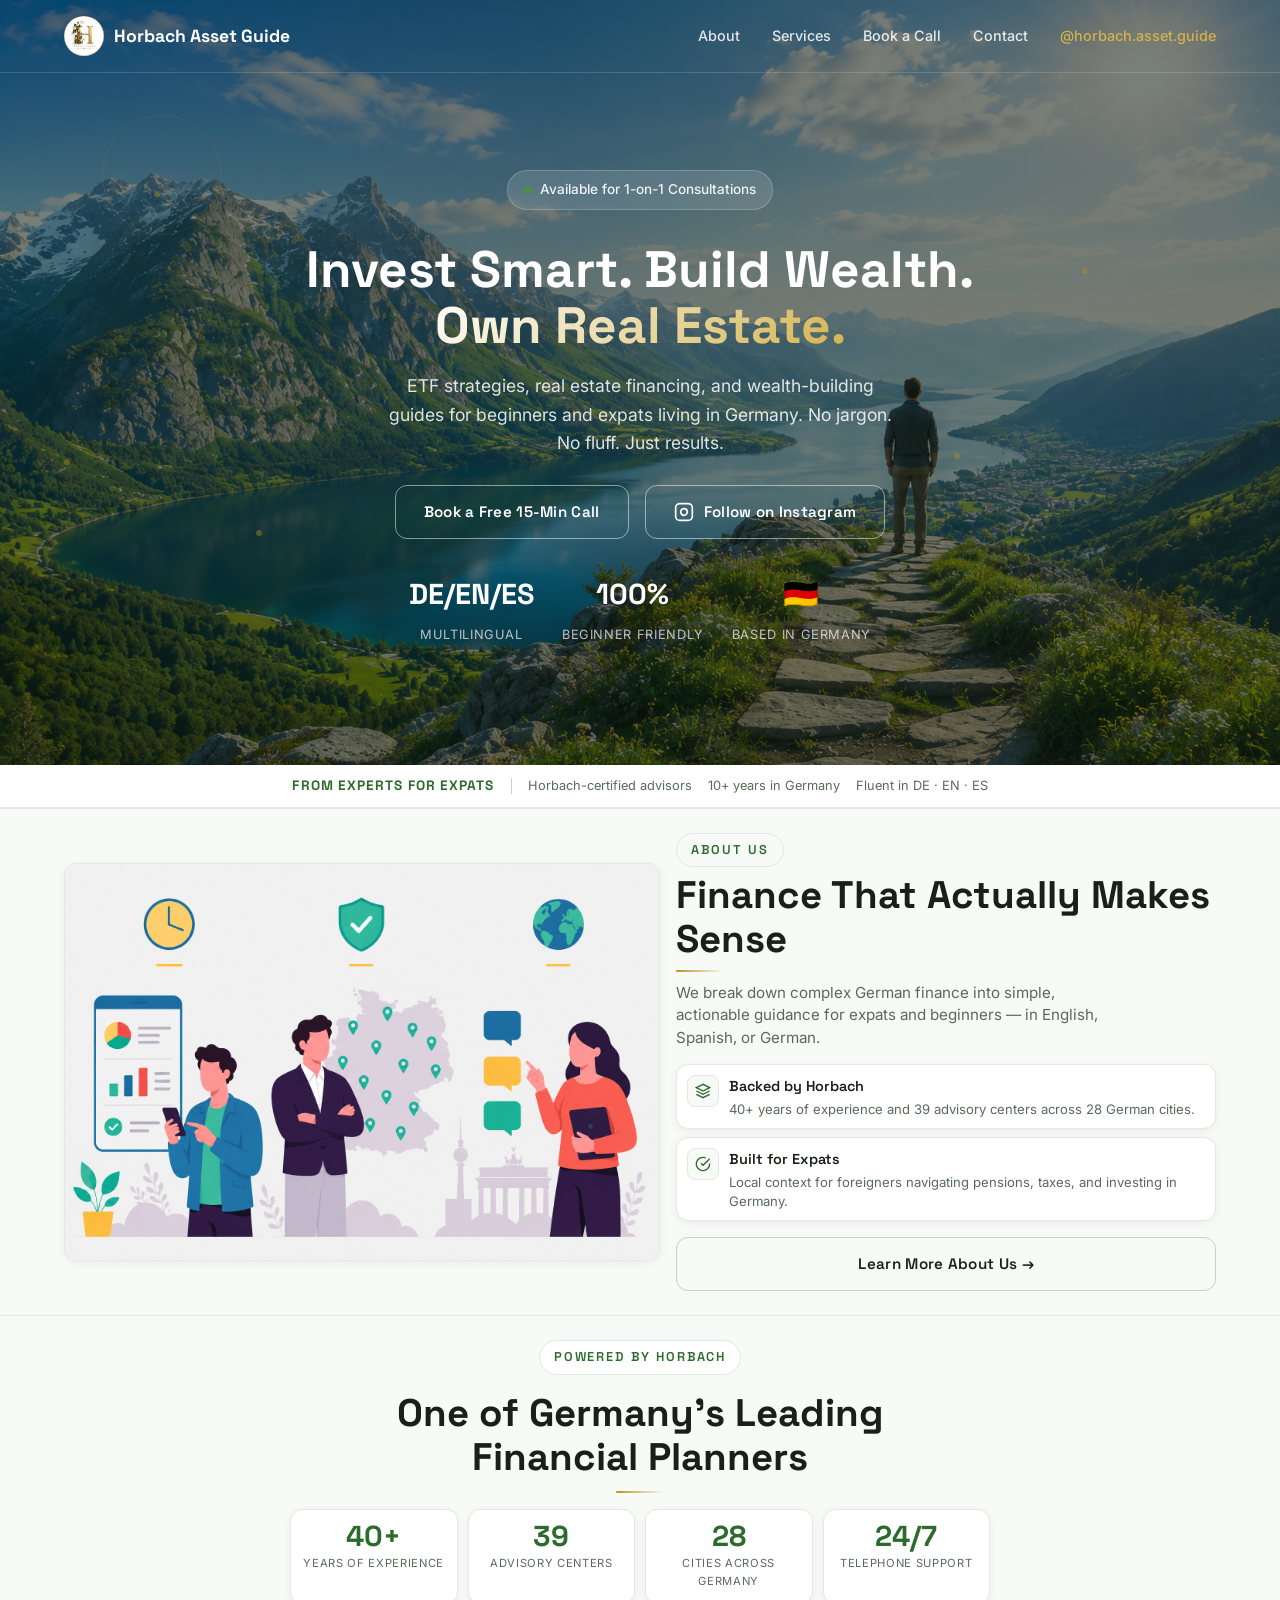
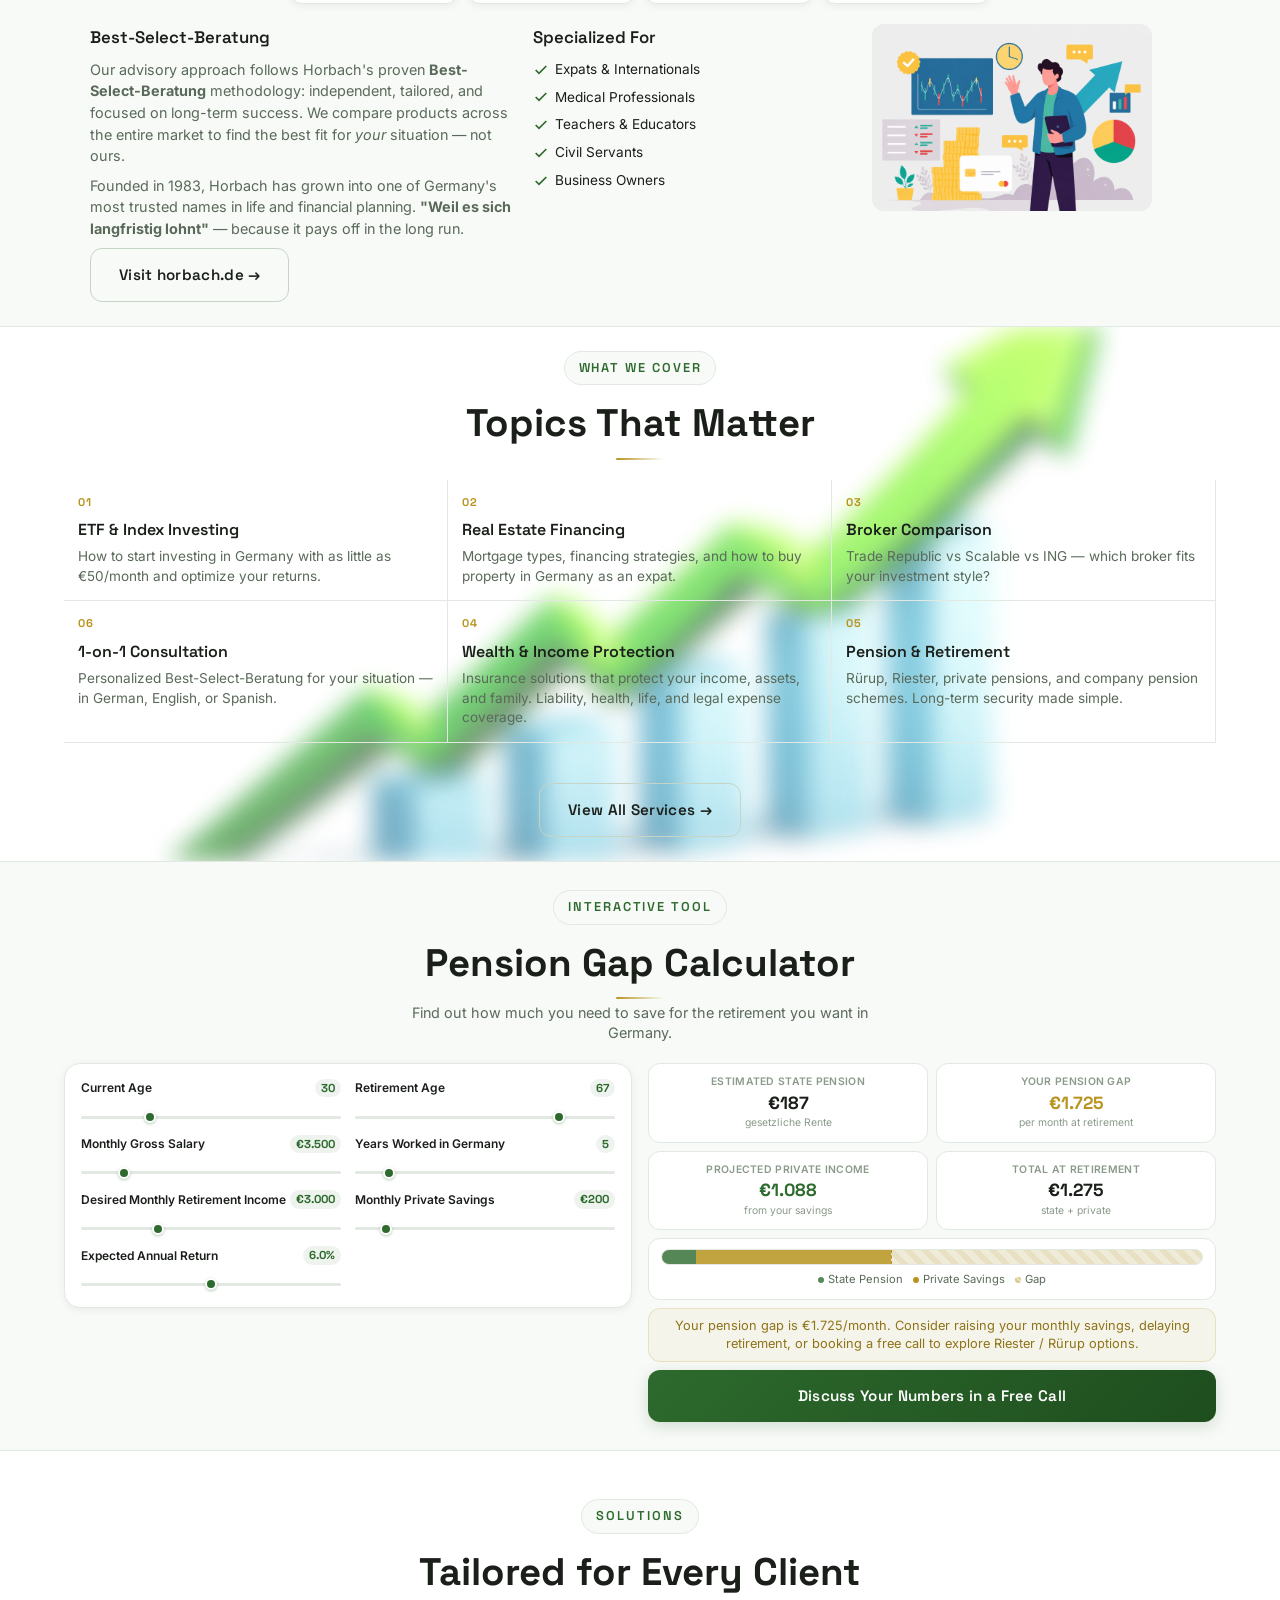
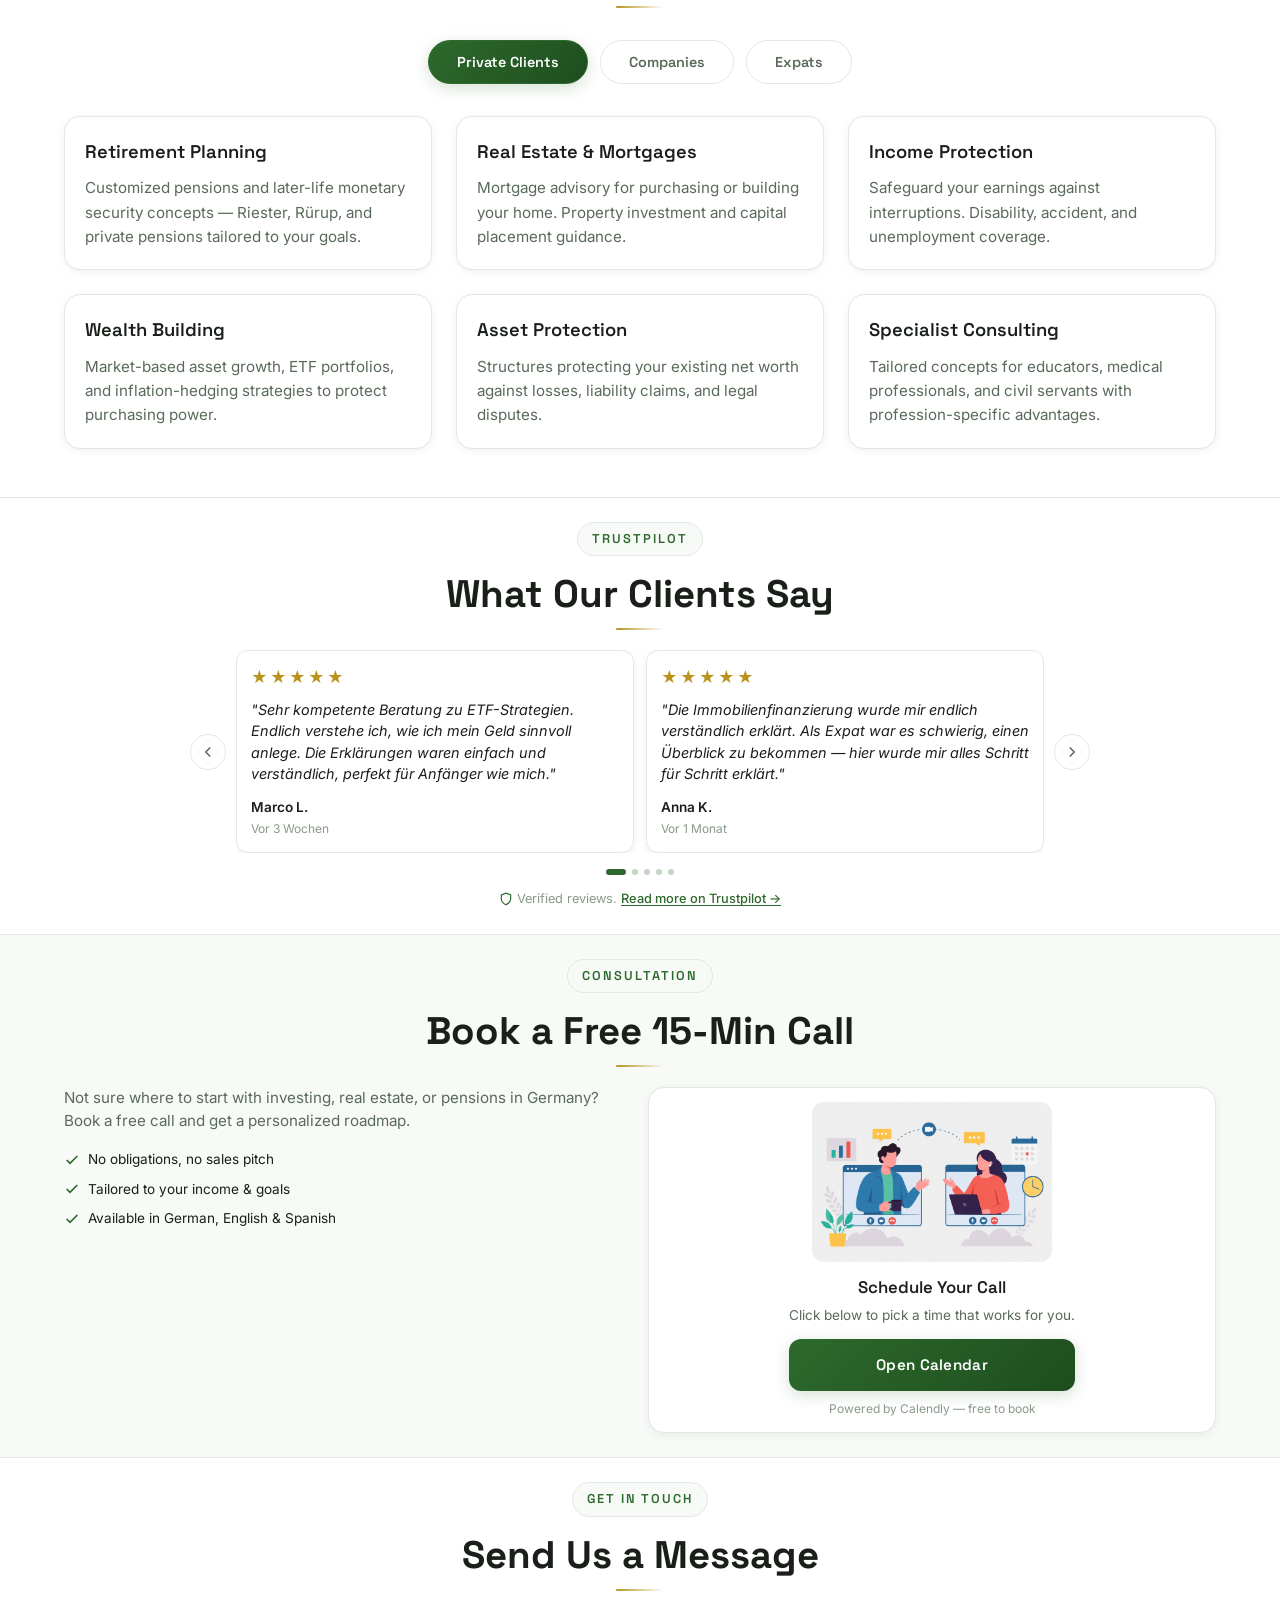
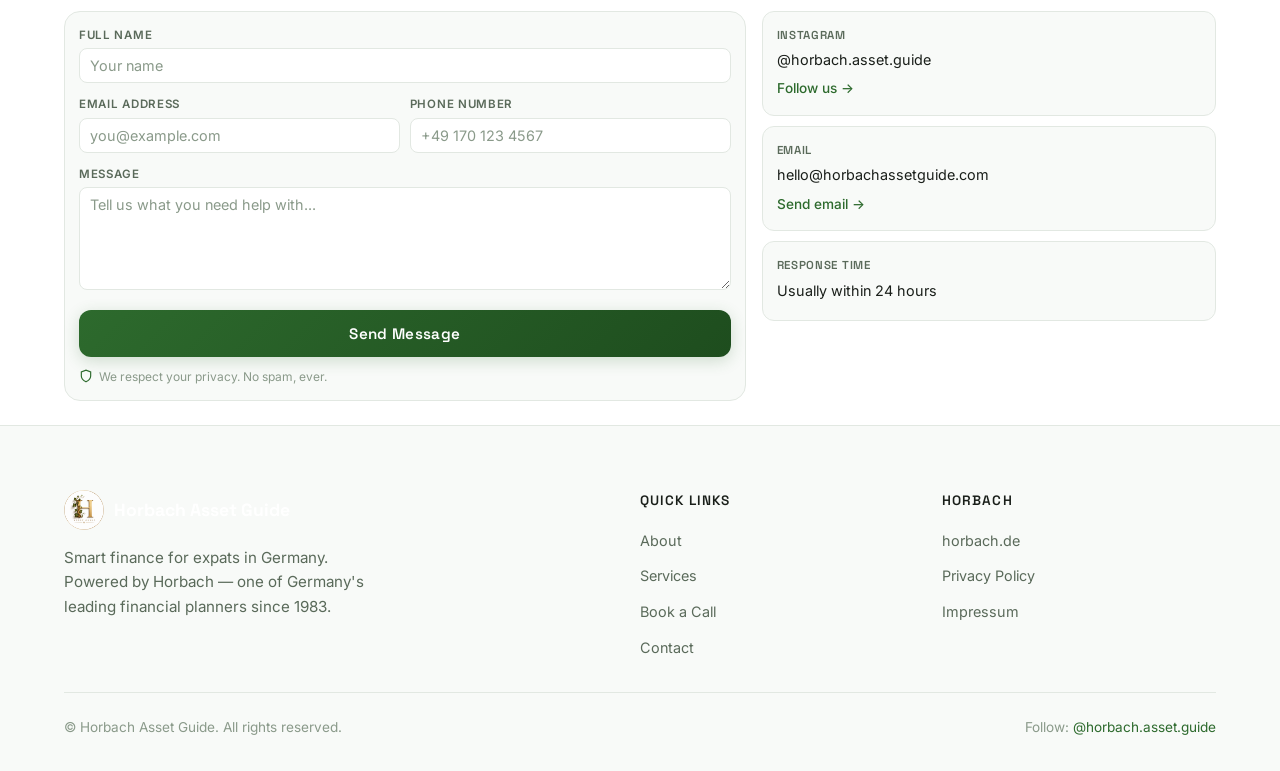
==== index.html @ 6520d043 "Initial website" ====
<!DOCTYPE html>
<html lang="en">
<head>
    <meta charset="UTF-8">
    <meta name="viewport" content="width=device-width, initial-scale=1.0">
    <title>Horbach Asset Guide — Smart Finance for Expats in Germany</title>
    <meta name="description" content="ETF investing, real estate financing, and wealth building for beginners and expats in Germany. Follow @horbach.asset.guide on Instagram.">
    <link rel="icon" type="image/png" href="logo.png">
    <link rel="preconnect" href="https://fonts.googleapis.com">
    <link rel="preconnect" href="https://fonts.gstatic.com" crossorigin>
    <link href="https://fonts.googleapis.com/css2?family=Inter:wght@300;400;500;600;700;800&family=Space+Grotesk:wght@400;500;600;700&display=swap" rel="stylesheet">
    <link rel="stylesheet" href="styles.css">
</head>
<body>
    <!-- Navigation -->
    <nav class="navbar">
        <div class="container nav-container">
            <a href="#" class="logo">
                <img src="logo.png" alt="Horbach Asset Guide" class="logo-img">
                <span class="logo-text">Horbach Asset Guide</span>
            </a>
            <button class="mobile-menu-btn" aria-label="Toggle menu">
                <span></span>
                <span></span>
                <span></span>
            </button>
            <ul class="nav-links">
                <li><a href="about.html">About</a></li>
                <li><a href="services.html">Services</a></li>
                <li><a href="#book">Book a Call</a></li>
                <li><a href="#contact">Contact</a></li>
                <li><a href="https://instagram.com/horbach.asset.guide" target="_blank" class="nav-ig">@horbach.asset.guide</a></li>
            </ul>
        </div>
    </nav>

    <!-- Hero Section -->
    <section class="hero">
        <div class="hero-bg"></div>
        <div class="hero-deco">
            <div class="deco-ring" style="top:15%;left:8%;"></div>
            <div class="deco-ring" style="bottom:20%;right:5%;width:80px;height:80px;"></div>
            <div class="deco-dot" style="top:25%;left:12%;"></div>
            <div class="deco-dot" style="top:35%;right:15%;"></div>
            <div class="deco-dot" style="bottom:30%;left:20%;"></div>
            <div class="deco-dot" style="bottom:40%;right:25%;"></div>
            <div class="deco-dot" style="top:60%;left:5%;"></div>
        </div>
        <div class="container hero-content">
            <div class="hero-badge">
                <span class="badge-dot"></span>
                Available for 1-on-1 Consultations
            </div>
            <h1 class="hero-title">
                Invest Smart. Build Wealth.<br>
                <span class="gradient-text">Own Real Estate.</span>
            </h1>
            <p class="hero-subtitle">
                ETF strategies, real estate financing, and wealth-building guides for beginners
                and expats living in Germany. No jargon. No fluff. Just results.
            </p>
            <div class="hero-cta">
                <a href="#book" class="btn btn-outline btn-white">Book a Free 15-Min Call</a>
                <a href="https://instagram.com/horbach.asset.guide" target="_blank" class="btn btn-outline btn-white">
                    <svg width="20" height="20" viewBox="0 0 24 24" fill="none" stroke="currentColor" stroke-width="2">
                        <rect x="2" y="2" width="20" height="20" rx="5" ry="5"/>
                        <path d="M16 11.37A4 4 0 1 1 12.63 8 4 4 0 0 1 16 11.37z"/>
                        <line x1="17.5" y1="6.5" x2="17.51" y2="6.5"/>
                    </svg>
                    Follow on Instagram
                </a>
            </div>
            <div class="hero-stats">
                <div class="stat">
                    <span class="stat-number">DE/EN/ES</span>
                    <span class="stat-label">Multilingual</span>
                </div>
                <div class="stat">
                    <span class="stat-number">100%</span>
                    <span class="stat-label">Beginner Friendly</span>
                </div>
                <div class="stat">
                    <span class="stat-number">🇩🇪</span>
                    <span class="stat-label">Based in Germany</span>
                </div>
            </div>
        </div>
    </section>

    <!-- Expert Trust Bar -->
    <section class="expert-bar">
        <div class="container">
            <div class="expert-bar-inner">
                <span class="expert-bar-tag">From experts for expats</span>
                <div class="expert-bar-divider"></div>
                <div class="expert-bar-items">
                    <span>Horbach-certified advisors</span>
                    <span>10+ years in Germany</span>
                    <span>Fluent in DE · EN · ES</span>
                </div>
            </div>
        </div>
    </section>

    <!-- About Section -->
    <section id="about" class="about">
        <div class="container">
            <div class="about-split">
                <div class="about-image-wrap">
                    <img src="about.png" alt="Financial advisory for expats in Germany">
                </div>
                <div class="about-content">
                    <div class="about-header">
                        <span class="section-tag">About Us</span>
                        <h2 class="section-title">Finance That Actually Makes Sense</h2>
                        <div class="deco-line"></div>
                        <p class="about-lead">We break down complex German finance into simple, actionable guidance for expats and beginners — in English, Spanish, or German.</p>
                    </div>
                    <div class="about-points">
                        <div class="about-point">
                            <div class="about-point-icon">
                                <svg viewBox="0 0 24 24" fill="none" stroke="currentColor" stroke-width="2">
                                    <path d="M12 2L2 7l10 5 10-5-10-5z"/>
                                    <path d="M2 17l10 5 10-5"/>
                                    <path d="M2 12l10 5 10-5"/>
                                </svg>
                            </div>
                            <div class="about-point-body">
                                <h4>Backed by Horbach</h4>
                                <p>40+ years of experience and 39 advisory centers across 28 German cities.</p>
                            </div>
                        </div>
                        <div class="about-point">
                            <div class="about-point-icon">
                                <svg viewBox="0 0 24 24" fill="none" stroke="currentColor" stroke-width="2">
                                    <path d="M22 11.08V12a10 10 0 1 1-5.93-9.14"/>
                                    <polyline points="22 4 12 14.01 9 11.01"/>
                                </svg>
                            </div>
                            <div class="about-point-body">
                                <h4>Built for Expats</h4>
                                <p>Local context for foreigners navigating pensions, taxes, and investing in Germany.</p>
                            </div>
                        </div>
                    </div>
                    <a href="about.html" class="btn btn-outline" style="margin-top:2px;">Learn More About Us →</a>
                </div>
            </div>
        </div>
    </section>

    <!-- Horbach Credibility Section -->
    <section class="horbach-cred">
        <div class="container">
            <div class="cred-header">
                <span class="section-tag">Powered by Horbach</span>
                <h2 class="section-title">One of Germany's Leading Financial Planners</h2>
                <div class="deco-line"></div>
            </div>
            <div class="cred-stats">
                <div class="cred-stat">
                    <span class="cred-number">40+</span>
                    <span class="cred-label">Years of Experience</span>
                </div>
                <div class="cred-stat">
                    <span class="cred-number">39</span>
                    <span class="cred-label">Advisory Centers</span>
                </div>
                <div class="cred-stat">
                    <span class="cred-number">28</span>
                    <span class="cred-label">Cities Across Germany</span>
                </div>
                <div class="cred-stat">
                    <span class="cred-number">24/7</span>
                    <span class="cred-label">Telephone Support</span>
                </div>
            </div>
            <div class="cred-body">
                <div class="cred-left">
                    <h3>Best-Select-Beratung</h3>
                    <p>Our advisory approach follows Horbach's proven <strong>Best-Select-Beratung</strong> methodology: independent, tailored, and focused on long-term success. We compare products across the entire market to find the best fit for <em>your</em> situation — not ours.</p>
                    <p>Founded in 1983, Horbach has grown into one of Germany's most trusted names in life and financial planning. <strong>"Weil es sich langfristig lohnt"</strong> — because it pays off in the long run.</p>
                    <a href="https://www.horbach.de" target="_blank" class="btn btn-outline">Visit horbach.de →</a>
                </div>
                <div class="cred-right">
                    <h3>Specialized For</h3>
                    <ul class="cred-list">
                        <li>
                            <svg viewBox="0 0 24 24" fill="none" stroke="currentColor" stroke-width="2.5"><polyline points="20 6 9 17 4 12"/></svg>
                            Expats &amp; Internationals
                        </li>
                        <li>
                            <svg viewBox="0 0 24 24" fill="none" stroke="currentColor" stroke-width="2.5"><polyline points="20 6 9 17 4 12"/></svg>
                            Medical Professionals
                        </li>
                        <li>
                            <svg viewBox="0 0 24 24" fill="none" stroke="currentColor" stroke-width="2.5"><polyline points="20 6 9 17 4 12"/></svg>
                            Teachers &amp; Educators
                        </li>
                        <li>
                            <svg viewBox="0 0 24 24" fill="none" stroke="currentColor" stroke-width="2.5"><polyline points="20 6 9 17 4 12"/></svg>
                            Civil Servants
                        </li>
                        <li>
                            <svg viewBox="0 0 24 24" fill="none" stroke="currentColor" stroke-width="2.5"><polyline points="20 6 9 17 4 12"/></svg>
                            Business Owners
                        </li>
                    </ul>
                </div>
                <div class="cred-visual">
                    <img src="advisor.png" alt="Financial planning illustration">
                </div>
            </div>
        </div>
    </section>

    <!-- Services Section -->
    <section id="services" class="services">
        <div class="container">
            <div class="section-header">
                <span class="section-tag">What We Cover</span>
                <h2 class="section-title">Topics That Matter</h2>
                <div class="deco-line"></div>
            </div>
            <div class="services-grid">
                <div class="service-item" style="grid-column:1; grid-row:1;">
                    <span class="service-num">01</span>
                    <h4>ETF &amp; Index Investing</h4>
                    <p>How to start investing in Germany with as little as €50/month and optimize your returns.</p>
                </div>
                <div class="service-item" style="grid-column:2; grid-row:1;">
                    <span class="service-num">02</span>
                    <h4>Real Estate Financing</h4>
                    <p>Mortgage types, financing strategies, and how to buy property in Germany as an expat.</p>
                </div>
                <div class="service-item" style="grid-column:3; grid-row:1;">
                    <span class="service-num">03</span>
                    <h4>Broker Comparison</h4>
                    <p>Trade Republic vs Scalable vs ING — which broker fits your investment style?</p>
                </div>
                <div class="service-item" style="grid-column:2; grid-row:2;">
                    <span class="service-num">04</span>
                    <h4>Wealth &amp; Income Protection</h4>
                    <p>Insurance solutions that protect your income, assets, and family. Liability, health, life, and legal expense coverage.</p>
                </div>
                <div class="service-item" style="grid-column:3; grid-row:2;">
                    <span class="service-num">05</span>
                    <h4>Pension &amp; Retirement</h4>
                    <p>Rürup, Riester, private pensions, and company pension schemes. Long-term security made simple.</p>
                </div>
                <div class="service-item" style="grid-column:1; grid-row:2;">
                    <span class="service-num">06</span>
                    <h4>1-on-1 Consultation</h4>
                    <p>Personalized Best-Select-Beratung for your situation — in German, English, or Spanish.</p>
                </div>
            </div>
            <div style="text-align:center; margin-top: 40px;">
                <a href="services.html" class="btn btn-outline">View All Services →</a>
            </div>
        </div>
    </section>

    <!-- Retirement Calculator Section -->
    <section id="calculator" class="calculator">
        <div class="container">
            <div class="section-header">
                <span class="section-tag">Interactive Tool</span>
                <h2 class="section-title">Pension Gap Calculator</h2>
                <div class="deco-line"></div>
                <p class="section-subtitle">Find out how much you need to save for the retirement you want in Germany.</p>
            </div>
            <div class="calc-grid">
                <div class="calc-inputs">
                    <div class="calc-group">
                        <label for="calcAge">Current Age <span class="calc-val" id="valAge">30</span></label>
                        <input type="range" id="calcAge" min="18" max="65" value="30" class="calc-slider">
                    </div>
                    <div class="calc-group">
                        <label for="calcRetire">Retirement Age <span class="calc-val" id="valRetire">67</span></label>
                        <input type="range" id="calcRetire" min="55" max="70" value="67" class="calc-slider">
                    </div>
                    <div class="calc-group">
                        <label for="calcSalary">Monthly Gross Salary <span class="calc-val" id="valSalary">€3,500</span></label>
                        <input type="range" id="calcSalary" min="1500" max="15000" step="100" value="3500" class="calc-slider">
                    </div>
                    <div class="calc-group">
                        <label for="calcYears">Years Worked in Germany <span class="calc-val" id="valYears">5</span></label>
                        <input type="range" id="calcYears" min="0" max="45" value="5" class="calc-slider">
                    </div>
                    <div class="calc-group">
                        <label for="calcDesired">Desired Monthly Retirement Income <span class="calc-val" id="valDesired">€3,000</span></label>
                        <input type="range" id="calcDesired" min="1000" max="8000" step="100" value="3000" class="calc-slider">
                    </div>
                    <div class="calc-group">
                        <label for="calcSaving">Monthly Private Savings <span class="calc-val" id="valSaving">€200</span></label>
                        <input type="range" id="calcSaving" min="0" max="2000" step="50" value="200" class="calc-slider">
                    </div>
                    <div class="calc-group">
                        <label for="calcReturn">Expected Annual Return <span class="calc-val" id="valReturn">6%</span></label>
                        <input type="range" id="calcReturn" min="2" max="10" step="0.5" value="6" class="calc-slider">
                    </div>
                </div>
                <div class="calc-results">
                    <div class="calc-result-cards">
                        <div class="calc-card">
                            <span class="calc-card-label">Estimated State Pension</span>
                            <span class="calc-card-value" id="resState">€0</span>
                            <span class="calc-card-note">gesetzliche Rente</span>
                        </div>
                        <div class="calc-card">
                            <span class="calc-card-label">Your Pension Gap</span>
                            <span class="calc-card-value calc-gap" id="resGap">€0</span>
                            <span class="calc-card-note">per month at retirement</span>
                        </div>
                        <div class="calc-card">
                            <span class="calc-card-label">Projected Private Income</span>
                            <span class="calc-card-value calc-good" id="resPrivate">€0</span>
                            <span class="calc-card-note">from your savings</span>
                        </div>
                        <div class="calc-card">
                            <span class="calc-card-label">Total at Retirement</span>
                            <span class="calc-card-value" id="resTotal">€0</span>
                            <span class="calc-card-note">state + private</span>
                        </div>
                    </div>
                    <div class="calc-chart-wrap">
                        <div class="calc-chart-bar">
                            <div class="calc-bar-track">
                                <div class="calc-bar-segment calc-bar-state" id="barState"></div>
                                <div class="calc-bar-segment calc-bar-private" id="barPrivate"></div>
                                <div class="calc-bar-segment calc-bar-gap" id="barGap"></div>
                            </div>
                            <div class="calc-bar-labels">
                                <span><span class="calc-dot calc-dot-state"></span> State Pension</span>
                                <span><span class="calc-dot calc-dot-private"></span> Private Savings</span>
                                <span><span class="calc-dot calc-dot-gap"></span> Gap</span>
                            </div>
                        </div>
                    </div>
                    <div class="calc-insight" id="calcInsight">
                        You are on track for a comfortable retirement.
                    </div>
                    <a href="#book" class="btn btn-primary btn-full">Discuss Your Numbers in a Free Call</a>
                </div>
            </div>
        </div>
    </section>

    <!-- Client Solutions Section -->
    <section id="clients" class="clients">
        <div class="container">
            <div class="section-header">
                <span class="section-tag">Solutions</span>
                <h2 class="section-title">Tailored for Every Client</h2>
                <div class="deco-line"></div>
            </div>
            <div class="clients-tabs">
                <button class="clients-tab active" data-tab="private">Private Clients</button>
                <button class="clients-tab" data-tab="companies">Companies</button>
                <button class="clients-tab" data-tab="expats">Expats</button>
            </div>
            <div class="clients-panels">
                <div class="clients-panel active" data-panel="private">
                    <div class="clients-panel-grid">
                        <div class="clients-panel-card">
                            <h4>Retirement Planning</h4>
                            <p>Customized pensions and later-life monetary security concepts — Riester, Rürup, and private pensions tailored to your goals.</p>
                        </div>
                        <div class="clients-panel-card">
                            <h4>Real Estate &amp; Mortgages</h4>
                            <p>Mortgage advisory for purchasing or building your home. Property investment and capital placement guidance.</p>
                        </div>
                        <div class="clients-panel-card">
                            <h4>Income Protection</h4>
                            <p>Safeguard your earnings against interruptions. Disability, accident, and unemployment coverage.</p>
                        </div>
                        <div class="clients-panel-card">
                            <h4>Wealth Building</h4>
                            <p>Market-based asset growth, ETF portfolios, and inflation-hedging strategies to protect purchasing power.</p>
                        </div>
                        <div class="clients-panel-card">
                            <h4>Asset Protection</h4>
                            <p>Structures protecting your existing net worth against losses, liability claims, and legal disputes.</p>
                        </div>
                        <div class="clients-panel-card">
                            <h4>Specialist Consulting</h4>
                            <p>Tailored concepts for educators, medical professionals, and civil servants with profession-specific advantages.</p>
                        </div>
                    </div>
                </div>
                <div class="clients-panel" data-panel="companies">
                    <div class="clients-panel-grid">
                        <div class="clients-panel-card">
                            <h4>Occupational Pensions</h4>
                            <p>Betriebliches Versorgungsmanagement — design and manage pension schemes for your entire workforce.</p>
                        </div>
                        <div class="clients-panel-card">
                            <h4>Corporate Financing</h4>
                            <p>Capital acquisition, business funding, and liquidity solutions tailored to your company's growth stage.</p>
                        </div>
                        <div class="clients-panel-card">
                            <h4>Healthcare Sector Advisory</h4>
                            <p>Dedicated consultancy for companies in medical services — from practices to clinics and care facilities.</p>
                        </div>
                        <div class="clients-panel-card">
                            <h4>Employee Benefits</h4>
                            <p>Comprehensive benefit packages to attract and retain talent: insurance, savings, and pension perks.</p>
                        </div>
                        <div class="clients-panel-card">
                            <h4>Business Insurance</h4>
                            <p>Protect your operations: liability, property, D&amp;O, and legal-expense coverage for enterprises.</p>
                        </div>
                        <div class="clients-panel-card">
                            <h4>Succession Planning</h4>
                            <p>Secure the future of your business with structured handover and continuity strategies.</p>
                        </div>
                    </div>
                </div>
                <div class="clients-panel" data-panel="expats">
                    <div class="clients-panel-grid">
                        <div class="clients-panel-card">
                            <h4>English Financial Consulting</h4>
                            <p>Holistic monetary guidance for foreign residents in Germany — no German required.</p>
                        </div>
                        <div class="clients-panel-card">
                            <h4>Health Insurance</h4>
                            <p>Public and private health plans that satisfy visa requirements and match your needs.</p>
                        </div>
                        <div class="clients-panel-card">
                            <h4>Personal Liability</h4>
                            <p>Protection against third-party bodily injury or property claims — essential in Germany.</p>
                        </div>
                        <div class="clients-panel-card">
                            <h4>Life &amp; Household Cover</h4>
                            <p>Long-term survivor benefits and home-contents protection for you and your family.</p>
                        </div>
                        <div class="clients-panel-card">
                            <h4>Legal Expense Insurance</h4>
                            <p>Reimbursement of court costs for private disputes — work, rental, traffic, and more.</p>
                        </div>
                        <div class="clients-panel-card">
                            <h4>Investment &amp; Pensions</h4>
                            <p>Start investing and plan retirement in Germany with expat-friendly, English-speaking advisors.</p>
                        </div>
                    </div>
                </div>
            </div>
        </div>
    </section>

    <!-- Reviews Section -->
    <section id="reviews" class="reviews">
        <div class="container">
            <div class="section-header">
                <span class="section-tag">Trustpilot</span>
                <h2 class="section-title">What Our Clients Say</h2>
                <div class="deco-line"></div>
            </div>
            <div class="reviews-carousel-wrapper">
                <button class="reviews-nav reviews-prev" aria-label="Previous review"><svg viewBox="0 0 24 24" fill="none" stroke="currentColor" stroke-width="2"><polyline points="15 18 9 12 15 6"/></svg></button>
                <div class="reviews-carousel" id="reviewsCarousel">
                    <div class="reviews-track" id="reviewsTrack">
                        <div class="review-card">
                            <div class="review-stars"><span>★★★★★</span></div>
                            <p class="review-text">"Sehr kompetente Beratung zu ETF-Strategien. Endlich verstehe ich, wie ich mein Geld sinnvoll anlege. Die Erklärungen waren einfach und verständlich, perfekt für Anfänger wie mich."</p>
                            <div class="review-author">
                                <span class="review-name">Marco L.</span>
                                <span class="review-date">Vor 3 Wochen</span>
                            </div>
                        </div>
                        <div class="review-card">
                            <div class="review-stars"><span>★★★★★</span></div>
                            <p class="review-text">"Die Immobilienfinanzierung wurde mir endlich verständlich erklärt. Als Expat war es schwierig, einen Überblick zu bekommen — hier wurde mir alles Schritt für Schritt erklärt."</p>
                            <div class="review-author">
                                <span class="review-name">Anna K.</span>
                                <span class="review-date">Vor 1 Monat</span>
                            </div>
                        </div>
                        <div class="review-card">
                            <div class="review-stars"><span>★★★★★</span></div>
                            <p class="review-text">"Endlich jemand, der Finanzthemen auf Spanisch erklären kann! Die Beratung war top und ich fühle mich jetzt sicherer bei meinen Entscheidungen in Deutschland."</p>
                            <div class="review-author">
                                <span class="review-name">Carlos M.</span>
                                <span class="review-date">Vor 2 Monaten</span>
                            </div>
                        </div>
                        <div class="review-card">
                            <div class="review-stars"><span>★★★★★</span></div>
                            <p class="review-text">"Ich habe endlich meinen Broker gewechselt und spare jetzt jährlich über €300 an Gebühren. Die Broker-Vergleichsberatung hat sich absolut gelohnt."</p>
                            <div class="review-author">
                                <span class="review-name">Felix B.</span>
                                <span class="review-date">Vor 2 Wochen</span>
                            </div>
                        </div>
                        <div class="review-card">
                            <div class="review-stars"><span>★★★★★</span></div>
                            <p class="review-text">"Die 15-minütige Beratung war kostenlos und hat mir mehr gebracht als Stunden im Internet lesen. Sehr professionell und individuell auf meine Situation abgestimmt."</p>
                            <div class="review-author">
                                <span class="review-name">Sophie R.</span>
                                <span class="review-date">Vor 5 Tagen</span>
                            </div>
                        </div>
                        <div class="review-card">
                            <div class="review-stars"><span>★★★★★</span></div>
                            <p class="review-text">"Als Expat in München hatte ich keine Ahnung von der deutschen Altersvorsorge. Die Riester/Rürup-Erklärung war gold wert. Jetzt habe ich einen klaren Plan."</p>
                            <div class="review-author">
                                <span class="review-name">David H.</span>
                                <span class="review-date">Vor 3 Monaten</span>
                            </div>
                        </div>
                    </div>
                </div>
                <button class="reviews-nav reviews-next" aria-label="Next review"><svg viewBox="0 0 24 24" fill="none" stroke="currentColor" stroke-width="2"><polyline points="9 18 15 12 9 6"/></svg></button>
            </div>
            <div class="reviews-dots" id="reviewsDots"></div>
            <p class="reviews-source">
                <svg viewBox="0 0 24 24" fill="none" stroke="currentColor" stroke-width="2">
                    <path d="M12 22s8-4 8-10V5l-8-3-8 3v7c0 6 8 10 8 10z"/>
                </svg>
                Verified reviews. <a href="https://de.trustpilot.com/review/horbach.de" target="_blank">Read more on Trustpilot →</a>
            </p>
        </div>
    </section>

    <!-- Booking Section -->
    <section id="book" class="booking">
        <div class="container">
            <div class="section-header">
                <span class="section-tag">Consultation</span>
                <h2 class="section-title">Book a Free 15-Min Call</h2>
                <div class="deco-line"></div>
            </div>
            <div class="booking-grid">
                <div class="booking-info">
                    <p class="booking-desc">
                        Not sure where to start with investing, real estate, or pensions in Germany?
                        Book a free call and get a personalized roadmap.
                    </p>
                    <ul class="booking-benefits">
                        <li>
                            <svg viewBox="0 0 24 24" fill="none" stroke="currentColor" stroke-width="2.5">
                                <polyline points="20 6 9 17 4 12"/>
                            </svg>
                            No obligations, no sales pitch
                        </li>
                        <li>
                            <svg viewBox="0 0 24 24" fill="none" stroke="currentColor" stroke-width="2.5">
                                <polyline points="20 6 9 17 4 12"/>
                            </svg>
                            Tailored to your income &amp; goals
                        </li>
                        <li>
                            <svg viewBox="0 0 24 24" fill="none" stroke="currentColor" stroke-width="2.5">
                                <polyline points="20 6 9 17 4 12"/>
                            </svg>
                            Available in German, English &amp; Spanish
                        </li>
                    </ul>
                </div>
                <div class="booking-widget">
                    <img src="booking-img.png" alt="Video consultation illustration" class="booking-img">
                    <div class="calendly-placeholder" id="calendly-widget">
                        <div class="calendly-fallback">
                            <h3>Schedule Your Call</h3>
                            <p>Click below to pick a time that works for you.</p>
                            <a href="https://calendly.com" target="_blank" class="btn btn-primary btn-full">
                                Open Calendar
                            </a>
                            <small>Powered by Calendly — free to book</small>
                        </div>
                    </div>
                </div>
            </div>
        </div>
    </section>

    <!-- Contact Section -->
    <section id="contact" class="contact">
        <div class="container">
            <div class="section-header">
                <span class="section-tag">Get in Touch</span>
                <h2 class="section-title">Send Us a Message</h2>
                <div class="deco-line"></div>
            </div>
            <div class="contact-grid">
                <form class="contact-form" id="contactForm" action="https://formspree.io/f/YOUR_FORM_ID">
                    <div class="form-group">
                        <label for="name">Full Name</label>
                        <input type="text" id="name" name="name" placeholder="Your name" required>
                    </div>
                    <div class="form-row">
                        <div class="form-group">
                            <label for="email">Email Address</label>
                            <input type="email" id="email" name="email" placeholder="you@example.com" required>
                        </div>
                        <div class="form-group">
                            <label for="phone">Phone Number</label>
                            <input type="tel" id="phone" name="phone" placeholder="+49 170 123 4567">
                        </div>
                    </div>
                    <div class="form-group">
                        <label for="message">Message</label>
                        <textarea id="message" name="message" rows="5" placeholder="Tell us what you need help with..." required></textarea>
                    </div>
                    <button type="submit" class="btn btn-primary btn-full">
                        <span class="btn-text">Send Message</span>
                        <span class="btn-loader" hidden>Sending...</span>
                    </button>
                    <p class="form-note">
                        <svg width="16" height="16" viewBox="0 0 24 24" fill="none" stroke="currentColor" stroke-width="2">
                            <path d="M12 22s8-4 8-10V5l-8-3-8 3v7c0 6 8 10 8 10z"/>
                        </svg>
                        We respect your privacy. No spam, ever.
                    </p>
                </form>
                <div class="contact-info">
                    <div class="info-card">
                        <h4>Instagram</h4>
                        <p>@horbach.asset.guide</p>
                        <a href="https://instagram.com/horbach.asset.guide" target="_blank">Follow us →</a>
                    </div>
                    <div class="info-card">
                        <h4>Email</h4>
                        <p>hello@horbachassetguide.com</p>
                        <a href="mailto:hello@horbachassetguide.com">Send email →</a>
                    </div>
                    <div class="info-card">
                        <h4>Response Time</h4>
                        <p>Usually within 24 hours</p>
                    </div>
                </div>
            </div>
        </div>
    </section>

    <!-- Footer -->
    <footer class="footer">
        <div class="container">
            <div class="footer-grid">
                <div class="footer-brand">
                    <a href="#" class="logo">
                        <img src="logo.png" alt="Horbach Asset Guide" class="logo-img">
                        <span class="logo-text">Horbach Asset Guide</span>
                    </a>
                    <p>Smart finance for expats in Germany. Powered by Horbach — one of Germany's leading financial planners since 1983.</p>
                </div>
                <div class="footer-links">
                    <h4>Quick Links</h4>
                    <ul>
                        <li><a href="#about">About</a></li>
                        <li><a href="#services">Services</a></li>
                        <li><a href="#book">Book a Call</a></li>
                        <li><a href="#contact">Contact</a></li>
                    </ul>
                </div>
                <div class="footer-links">
                    <h4>Horbach</h4>
                    <ul>
                        <li><a href="https://www.horbach.de" target="_blank">horbach.de</a></li>
                        <li><a href="#">Privacy Policy</a></li>
                        <li><a href="#">Impressum</a></li>
                    </ul>
                </div>
            </div>
            <div class="footer-bottom">
                <p>© Horbach Asset Guide. All rights reserved.</p>
                <p class="footer-ig">Follow: <a href="https://instagram.com/horbach.asset.guide" target="_blank">@horbach.asset.guide</a></p>
            </div>
        </div>
    </footer>

    <script src="script.js"></script>
</body>
</html>
---- styles.css ----
/* ============================================
   Horbach Asset Guide — Landing Page Styles
   Light, clean, professional finance aesthetic
   ============================================ */

/* CSS Variables */
:root {
    --color-bg: #ffffff;
    --color-bg-elevated: #f8faf8;
    --color-bg-card: #ffffff;
    --color-border: #e2e8e2;
    --color-border-hover: #c5d4c5;

    --color-gold: #b8941f;
    --color-gold-light: #d4b24a;
    --color-gold-dark: #8f7318;
    --color-gold-glow: rgba(184, 148, 31, 0.12);

    --color-green: #2d6a2d;
    --color-green-light: #4a8f4a;
    --color-green-dark: #1e4d1e;

    --color-text: #1a1f1a;
    --color-text-muted: #5a6a5a;
    --color-text-dim: #8a9a8a;

    --font-body: 'Inter', -apple-system, BlinkMacSystemFont, sans-serif;
    --font-display: 'Space Grotesk', sans-serif;

    --radius-sm: 8px;
    --radius-md: 12px;
    --radius-lg: 16px;
    --radius-xl: 24px;

    --shadow-sm: 0 2px 8px rgba(0,0,0,0.06);
    --shadow-md: 0 8px 32px rgba(0,0,0,0.08);
    --shadow-gold: 0 0 40px var(--color-gold-glow);

    --transition: 0.25s ease;
}

/* Reset & Base */
*, *::before, *::after {
    box-sizing: border-box;
    margin: 0;
    padding: 0;
}

html {
    scroll-behavior: smooth;
    -webkit-font-smoothing: antialiased;
    -moz-osx-font-smoothing: grayscale;
}

body {
    font-family: var(--font-body);
    background: var(--color-bg);
    color: var(--color-text);
    line-height: 1.6;
    overflow-x: hidden;
}

a {
    color: inherit;
    text-decoration: none;
    transition: color var(--transition);
}

img, svg {
    display: block;
    max-width: 100%;
}

/* Container */
.container {
    width: 100%;
    max-width: 1200px;
    margin: 0 auto;
    padding: 0 24px;
}

/* Buttons */
.btn {
    display: inline-flex;
    align-items: center;
    justify-content: center;
    gap: 10px;
    padding: 14px 28px;
    border-radius: var(--radius-md);
    font-family: var(--font-display);
    font-weight: 600;
    font-size: 0.95rem;
    letter-spacing: 0.02em;
    cursor: pointer;
    border: none;
    transition: all var(--transition);
    white-space: nowrap;
}

.btn-primary {
    background: linear-gradient(135deg, var(--color-green) 0%, var(--color-green-dark) 100%);
    color: #ffffff;
    box-shadow: 0 4px 16px rgba(45, 106, 45, 0.2);
}

.btn-primary:hover {
    transform: translateY(-2px);
    box-shadow: 0 8px 24px rgba(45, 106, 45, 0.3);
}

.btn-outline {
    background: transparent;
    color: var(--color-text);
    border: 1.5px solid var(--color-border-hover);
}

.btn-outline:hover {
    border-color: var(--color-green);
    color: var(--color-green);
}

.btn-full {
    width: 100%;
}

.btn-white {
    color: #ffffff !important;
    border-color: rgba(255,255,255,0.5) !important;
}

.btn-white:hover {
    border-color: var(--color-gold-light) !important;
    color: var(--color-gold-light) !important;
}

/* Section Headers */
.section-header {
    text-align: center;
    margin-bottom: 32px;
}

.section-tag {
    display: inline-block;
    font-family: var(--font-display);
    font-size: 0.8rem;
    font-weight: 600;
    letter-spacing: 0.15em;
    text-transform: uppercase;
    color: var(--color-green);
    margin-bottom: 16px;
    padding: 6px 14px;
    border: 1px solid var(--color-border);
    border-radius: 100px;
    background: var(--color-bg-elevated);
}

.section-title {
    font-family: var(--font-display);
    font-size: clamp(1.6rem, 3.5vw, 2.4rem);
    font-weight: 700;
    line-height: 1.15;
    color: var(--color-text);
    max-width: 600px;
    margin: 0 auto;
}

.section-subtitle {
    color: var(--color-text-muted);
    margin-top: 16px;
    font-size: 1.05rem;
    max-width: 500px;
    margin-left: auto;
    margin-right: auto;
}

/* ============================================
   NAVIGATION
   ============================================ */
.navbar {
    position: fixed;
    top: 0;
    left: 0;
    right: 0;
    z-index: 1000;
    padding: 16px 0;
    background: transparent;
    border-bottom: 1px solid rgba(255, 255, 255, 0.15);
    transition: padding var(--transition), background var(--transition), border-color var(--transition);
}

.navbar.scrolled {
    background: rgba(255, 255, 255, 0.92);
    backdrop-filter: blur(20px) saturate(1.2);
    border-bottom-color: var(--color-border);
    box-shadow: 0 2px 16px rgba(0, 0, 0, 0.06);
}

.nav-container {
    display: flex;
    align-items: center;
    justify-content: space-between;
}

.logo {
    display: flex;
    align-items: center;
    gap: 10px;
    font-family: var(--font-display);
    font-weight: 700;
    font-size: 1.1rem;
    color: #ffffff;
    transition: color var(--transition);
}

.navbar.scrolled .logo {
    color: var(--color-text);
}

.logo-icon {
    display: flex;
    align-items: center;
    justify-content: center;
    width: 36px;
    height: 36px;
    background: linear-gradient(135deg, var(--color-green) 0%, var(--color-green-dark) 100%);
    color: #ffffff;
    border-radius: var(--radius-sm);
    font-size: 0.85rem;
    font-weight: 800;
    letter-spacing: 0.05em;
}

.logo-img {
    width: 40px;
    height: 40px;
    border-radius: 50%;
    object-fit: cover;
    flex-shrink: 0;
}

.logo-text {
    display: none;
}

@media (min-width: 480px) {
    .logo-text {
        display: inline;
    }
}

.nav-links {
    display: flex;
    align-items: center;
    gap: 32px;
    list-style: none;
}

.nav-links a {
    font-size: 0.9rem;
    font-weight: 500;
    color: rgba(255, 255, 255, 0.85);
    position: relative;
    transition: color var(--transition);
}

.nav-links a:hover {
    color: #ffffff;
}

.nav-links a::after {
    content: '';
    position: absolute;
    bottom: -4px;
    left: 0;
    width: 0;
    height: 2px;
    background: var(--color-gold);
    transition: width var(--transition);
    border-radius: 2px;
}

.nav-links a:hover::after {
    width: 100%;
}

.navbar.scrolled .nav-links a {
    color: var(--color-text-muted);
}

.navbar.scrolled .nav-links a:hover {
    color: var(--color-text);
}

.navbar.scrolled .nav-links a::after {
    background: var(--color-green);
}

.nav-ig {
    color: var(--color-gold-light) !important;
}

.nav-ig:hover {
    color: #ffffff !important;
}

.navbar.scrolled .nav-ig {
    color: var(--color-green) !important;
}

.nav-ig::after {
    display: none !important;
}

/* Mobile Menu */
.mobile-menu-btn {
    display: none;
    flex-direction: column;
    gap: 5px;
    background: none;
    border: none;
    cursor: pointer;
    padding: 4px;
}

.mobile-menu-btn span {
    display: block;
    width: 24px;
    height: 2px;
    background: #ffffff;
    border-radius: 2px;
    transition: all var(--transition);
}

.navbar.scrolled .mobile-menu-btn span {
    background: var(--color-text);
}

@media (max-width: 768px) {
    .mobile-menu-btn {
        display: flex;
    }

    .nav-links {
        position: fixed;
        top: 68px;
        left: 0;
        right: 0;
        bottom: 0;
        background: var(--color-bg);
        flex-direction: column;
        align-items: flex-start;
        padding: 24px 20px;
        gap: 0;
        transform: translateX(100%);
        transition: transform 0.3s ease;
        border-top: 1px solid var(--color-border);
    }

    .nav-links.active {
        transform: translateX(0);
    }

    .nav-links li {
        width: 100%;
        border-bottom: 1px solid var(--color-border);
    }

    .nav-links a {
        display: block;
        padding: 16px 0;
        font-size: 1.1rem;
    }

    .nav-links a::after {
        display: none;
    }
}

/* ============================================
   HERO
   ============================================ */
.hero {
    position: relative;
    min-height: 85vh;
    display: flex;
    align-items: center;
    justify-content: center;
    padding: 100px 0 48px;
    overflow: hidden;
}

.hero-bg {
    position: absolute;
    inset: 0;
    background: url('hero-bg.png') center/cover no-repeat;
    z-index: 0;
}

.hero-bg::after {
    content: '';
    position: absolute;
    inset: 0;
    background: rgba(10, 25, 15, 0.55);
}

.hero-shapes {
    display: none;
}

.hero-content {
    position: relative;
    z-index: 1;
    text-align: center;
    max-width: 800px;
}

.hero-badge {
    display: inline-flex;
    align-items: center;
    gap: 8px;
    padding: 8px 16px;
    background: rgba(255,255,255,0.12);
    border: 1px solid rgba(255,255,255,0.2);
    border-radius: 100px;
    font-size: 0.85rem;
    font-weight: 500;
    color: rgba(255,255,255,0.9);
    margin-bottom: 32px;
    backdrop-filter: blur(8px);
}

.badge-dot {
    width: 8px;
    height: 8px;
    background: var(--color-green-light);
    border-radius: 50%;
    animation: pulse 2s ease-in-out infinite;
}

@keyframes pulse {
    0%, 100% { opacity: 1; }
    50% { opacity: 0.4; }
}

.hero-title {
    font-family: var(--font-display);
    font-size: clamp(2rem, 4.5vw, 3.2rem);
    font-weight: 700;
    line-height: 1.1;
    color: #ffffff;
    margin-bottom: 18px;
}

.gradient-text {
    background: linear-gradient(135deg, #ffffff 0%, var(--color-gold-light) 100%);
    -webkit-background-clip: text;
    -webkit-text-fill-color: transparent;
    background-clip: text;
}

.hero-subtitle {
    font-size: clamp(0.95rem, 1.8vw, 1.1rem);
    color: rgba(255,255,255,0.85);
    max-width: 520px;
    margin: 0 auto 28px;
    line-height: 1.6;
}

.hero-cta {
    display: flex;
    flex-wrap: wrap;
    gap: 16px;
    justify-content: center;
    margin-bottom: 32px;
}

.hero-cta .btn-outline {
    color: #ffffff;
    border-color: rgba(255,255,255,0.4);
}

.hero-cta .btn-outline:hover {
    border-color: var(--color-gold);
    color: var(--color-gold-light);
}

.hero-stats {
    display: flex;
    justify-content: center;
    gap: 28px;
    flex-wrap: wrap;
}

.stat {
    text-align: center;
}

.stat-number {
    display: block;
    font-family: var(--font-display);
    font-size: 1.8rem;
    font-weight: 700;
    color: #ffffff;
    margin-bottom: 4px;
}

.stat-label {
    font-size: 0.8rem;
    color: rgba(255,255,255,0.7);
    letter-spacing: 0.05em;
    text-transform: uppercase;
}

/* ============================================
   EXPERT TRUST BAR
   ============================================ */
.expert-bar {
    padding: 10px 0;
    background: var(--color-bg);
    border-bottom: 1px solid var(--color-border);
}

.expert-bar-inner {
    display: flex;
    align-items: center;
    justify-content: center;
    gap: 16px;
    flex-wrap: wrap;
}

.expert-bar-tag {
    font-family: var(--font-display);
    font-size: 0.85rem;
    font-weight: 700;
    color: var(--color-green);
    text-transform: uppercase;
    letter-spacing: 0.08em;
}

.expert-bar-divider {
    width: 1px;
    height: 16px;
    background: var(--color-border-hover);
}

.expert-bar-items {
    display: flex;
    gap: 16px;
    flex-wrap: wrap;
    font-size: 0.8rem;
    color: var(--color-text-muted);
}

.expert-bar-items span {
    display: inline-flex;
    align-items: center;
    gap: 4px;
}

@media (max-width: 640px) {
    .expert-bar-inner {
        flex-direction: column;
        gap: 6px;
    }
    .expert-bar-divider {
        display: none;
    }
    .expert-bar-items {
        gap: 10px;
        justify-content: center;
    }
}

.nav-links a.active {
    color: #ffffff;
    background: rgba(255,255,255,0.15);
    border: 1px solid rgba(255,255,255,0.25);
    padding: 6px 14px;
    border-radius: 100px;
    backdrop-filter: blur(4px);
}

.nav-links a.active::after {
    display: none;
}

.navbar.scrolled .nav-links a.active {
    color: var(--color-green);
    background: rgba(45, 106, 45, 0.08);
    border-color: rgba(45, 106, 45, 0.15);
}

.navbar.scrolled .nav-links a.active:hover {
    color: var(--color-green-dark);
}

/* ============================================
   ABOUT
   ============================================ */
.about {
    padding: 24px 0;
    background: var(--color-bg-elevated);
    border-top: 1px solid var(--color-border);
}

.about-split {
    display: grid;
    grid-template-columns: 1.05fr 0.95fr;
    gap: 16px;
    align-items: center;
}

.about-image-wrap {
    border-radius: var(--radius-md);
    overflow: hidden;
    box-shadow: var(--shadow-sm);
    border: 1px solid var(--color-border);
    background: var(--color-bg-card);
}

.about-image-wrap img {
    width: 100%;
    height: auto;
    display: block;
}

.about-content {
    display: flex;
    flex-direction: column;
    gap: 14px;
}

.about-header {
    text-align: left;
}

.about-header .section-tag {
    margin-bottom: 6px;
}

.about-header .section-title {
    margin-bottom: 0;
}

.about-header .deco-line {
    margin: 8px 0 0;
}

.about-lead {
    font-size: 0.95rem;
    color: var(--color-text-muted);
    line-height: 1.5;
    margin-top: 10px;
    max-width: 440px;
}

.about-points {
    display: flex;
    flex-direction: column;
    gap: 8px;
}

.about-point {
    display: flex;
    gap: 10px;
    align-items: flex-start;
    padding: 10px;
    background: var(--color-bg-card);
    border: 1px solid var(--color-border);
    border-radius: var(--radius-md);
    transition: all var(--transition);
    box-shadow: var(--shadow-sm);
}

.about-point:hover {
    border-color: var(--color-border-hover);
    transform: translateY(-2px);
    box-shadow: var(--shadow-md);
}

.about-point-icon {
    width: 32px;
    height: 32px;
    flex-shrink: 0;
    display: flex;
    align-items: center;
    justify-content: center;
    background: var(--color-bg-elevated);
    border: 1px solid var(--color-border);
    border-radius: var(--radius-sm);
    color: var(--color-green);
}

.about-point-icon svg {
    width: 16px;
    height: 16px;
}

.about-point-body h4 {
    font-family: var(--font-display);
    font-size: 0.9rem;
    font-weight: 600;
    margin-bottom: 2px;
    color: var(--color-text);
}

.about-point-body p {
    font-size: 0.82rem;
    color: var(--color-text-muted);
    line-height: 1.4;
}

@media (max-width: 900px) {
    .about-split {
        grid-template-columns: 1fr;
        gap: 20px;
    }
    .about-image-wrap {
        order: -1;
        max-width: 400px;
        margin: 0 auto;
    }
    .about-header {
        text-align: center;
    }
    .about-header .deco-line {
        margin: 8px auto 0;
    }
    .about-lead {
        margin: 10px auto 0;
    }
}

/* ============================================
   DECORATIVE ELEMENTS
   ============================================ */
.deco-dot {
    position: absolute;
    width: 6px;
    height: 6px;
    background: var(--color-gold);
    border-radius: 50%;
    opacity: 0.4;
}

.deco-ring {
    position: absolute;
    width: 120px;
    height: 120px;
    border: 1.5px solid var(--color-gold);
    border-radius: 50%;
    opacity: 0.12;
}

.deco-line {
    width: 48px;
    height: 2px;
    background: linear-gradient(90deg, var(--color-gold), transparent);
    margin: 12px auto 0;
    border-radius: 2px;
}

.section-header {
    text-align: center;
    margin-bottom: 32px;
    position: relative;
}

/* ============================================
   HORBACH CREDIBILITY
   ============================================ */
.horbach-cred {
    padding: 24px 0;
    background: var(--color-bg-elevated);
    border-top: 1px solid var(--color-border);
    border-bottom: 1px solid var(--color-border);
}

.horbach-cred .section-tag {
    background: var(--color-bg-card);
    border-color: var(--color-border);
    color: var(--color-green);
}

.horbach-cred .section-title {
    color: var(--color-text);
}

.cred-header {
    text-align: center;
    margin-bottom: 16px;
}

.cred-stats {
    display: grid;
    grid-template-columns: repeat(auto-fit, minmax(120px, 1fr));
    gap: 10px;
    max-width: 700px;
    margin: 0 auto 20px;
    text-align: center;
}

.cred-stat {
    display: flex;
    flex-direction: column;
    gap: 4px;
    padding: 12px 8px;
    background: var(--color-bg-card);
    border: 1px solid var(--color-border);
    border-radius: var(--radius-md);
    box-shadow: var(--shadow-sm);
}

.cred-number {
    font-family: var(--font-display);
    font-size: 1.8rem;
    font-weight: 700;
    color: var(--color-green);
    line-height: 1;
}

.cred-label {
    font-size: 0.7rem;
    color: var(--color-text-muted);
    text-transform: uppercase;
    letter-spacing: 0.06em;
}

.cred-body {
    display: grid;
    grid-template-columns: 1.2fr 0.8fr 1fr;
    gap: 16px;
    max-width: 1100px;
    margin: 0 auto;
    align-items: start;
}

@media (max-width: 900px) {
    .cred-body {
        grid-template-columns: 1fr 1fr;
        gap: 20px;
    }
    .cred-visual {
        display: none;
    }
}

@media (max-width: 640px) {
    .cred-body {
        grid-template-columns: 1fr;
    }
}

.cred-left h3,
.cred-right h3 {
    font-family: var(--font-display);
    font-size: 1.05rem;
    font-weight: 600;
    color: var(--color-text);
    margin-bottom: 8px;
}

.cred-left p {
    color: var(--color-text-muted);
    font-size: 0.9rem;
    line-height: 1.5;
    margin-bottom: 8px;
}

.cred-list {
    list-style: none;
    display: flex;
    flex-direction: column;
    gap: 6px;
}

.cred-list li {
    display: flex;
    align-items: center;
    gap: 6px;
    color: var(--color-text);
    font-size: 0.85rem;
}

.cred-list svg {
    flex-shrink: 0;
    color: var(--color-green);
    width: 16px;
    height: 16px;
}

.cred-visual {
    display: flex;
    align-items: center;
    justify-content: center;
}

.cred-visual img {
    width: 100%;
    max-width: 280px;
    height: auto;
    border-radius: var(--radius-md);
    object-fit: contain;
}

/* ============================================
   CLIENT TABS
   ============================================ */
.clients {
    padding: 48px 0;
    background: var(--color-bg);
    border-top: 1px solid var(--color-border);
}

.clients-tabs {
    display: flex;
    justify-content: center;
    gap: 12px;
    margin-bottom: 32px;
    flex-wrap: wrap;
}

.clients-tab {
    padding: 12px 28px;
    border: 1px solid var(--color-border);
    border-radius: 100px;
    background: var(--color-bg-card);
    color: var(--color-text-muted);
    font-family: var(--font-display);
    font-weight: 600;
    font-size: 0.9rem;
    cursor: pointer;
    transition: all var(--transition);
}

.clients-tab:hover {
    border-color: var(--color-green);
    color: var(--color-green);
}

.clients-tab.active {
    background: linear-gradient(135deg, var(--color-green) 0%, var(--color-green-dark) 100%);
    color: #ffffff;
    border-color: var(--color-green);
    box-shadow: 0 4px 16px rgba(45, 106, 45, 0.2);
}

.clients-panels {
    position: relative;
}

.clients-panel {
    display: none;
    animation: fadeIn 0.4s ease;
}

.clients-panel.active {
    display: block;
}

@keyframes fadeIn {
    from { opacity: 0; transform: translateY(10px); }
    to { opacity: 1; transform: translateY(0); }
}

.clients-panel-grid {
    display: grid;
    grid-template-columns: repeat(auto-fit, minmax(300px, 1fr));
    gap: 24px;
}

.clients-panel-card {
    background: var(--color-bg-card);
    border: 1px solid var(--color-border);
    border-radius: var(--radius-lg);
    padding: 20px;
    transition: all var(--transition);
    box-shadow: var(--shadow-sm);
}

.clients-panel-card:hover {
    border-color: var(--color-border-hover);
    transform: translateY(-4px);
    box-shadow: var(--shadow-md);
}

.clients-panel-card h4 {
    font-family: var(--font-display);
    font-size: 1.15rem;
    font-weight: 600;
    color: var(--color-text);
    margin-bottom: 10px;
}

.clients-panel-card p {
    color: var(--color-text-muted);
    font-size: 0.95rem;
    line-height: 1.6;
}

/* ============================================
   SERVICES
   ============================================ */
.services {
    position: relative;
    padding: 24px 0;
    background: var(--color-bg);
    overflow: hidden;
}

.services .section-header {
    margin-bottom: 20px;
}

.services::before {
    content: '';
    position: absolute;
    inset: 0;
    background: url('chart-bg.png') center/cover no-repeat;
    filter: blur(12px) saturate(1.4);
    opacity: 0.55;
    z-index: 0;
    pointer-events: none;
}

.services .container {
    position: relative;
    z-index: 1;
}

.services-grid {
    display: grid;
    grid-template-columns: repeat(3, 1fr);
    gap: 0;
}

@media (max-width: 800px) {
    .services-grid {
        grid-template-columns: 1fr;
    }
    .services-grid > .service-item {
        grid-column: auto !important;
        grid-row: auto !important;
    }
}

.service-item {
    padding: 14px;
    border-bottom: 1px solid var(--color-border);
    border-right: 1px solid var(--color-border);
    transition: background var(--transition);
}

.service-item:hover {
    background: var(--color-bg-elevated);
}

.service-num {
    font-family: var(--font-display);
    font-size: 0.7rem;
    font-weight: 700;
    color: var(--color-gold);
    letter-spacing: 0.1em;
    display: block;
    margin-bottom: 6px;
}

.service-item h4 {
    font-family: var(--font-display);
    font-size: 1rem;
    font-weight: 600;
    margin-bottom: 4px;
    color: var(--color-text);
}

.service-item p {
    color: var(--color-text-muted);
    font-size: 0.85rem;
    line-height: 1.45;
}

/* ============================================
   REVIEWS
   ============================================ */
.reviews {
    padding: 24px 0;
    background: var(--color-bg);
    border-top: 1px solid var(--color-border);
}

.reviews .section-header {
    margin-bottom: 20px;
}

.reviews-carousel-wrapper {
    position: relative;
    display: flex;
    align-items: center;
    gap: 10px;
    max-width: 900px;
    margin: 0 auto;
}

.reviews-carousel {
    overflow: hidden;
    flex: 1;
    cursor: grab;
    touch-action: pan-y;
}

.reviews-carousel:active {
    cursor: grabbing;
}

.reviews-track {
    display: flex;
    gap: 12px;
    transition: transform 0.4s cubic-bezier(0.16, 1, 0.3, 1);
    will-change: transform;
}

.review-card {
    flex: 0 0 100%;
    background: var(--color-bg-card);
    border: 1px solid var(--color-border);
    border-radius: var(--radius-md);
    padding: 14px;
    box-shadow: var(--shadow-sm);
    user-select: none;
}

@media (min-width: 640px) {
    .review-card {
        flex: 0 0 calc(50% - 6px);
    }
}

.review-stars {
    margin-bottom: 8px;
    font-size: 1rem;
    color: var(--color-gold);
    letter-spacing: 2px;
}

.review-text {
    font-size: 0.9rem;
    line-height: 1.5;
    color: var(--color-text);
    margin-bottom: 12px;
    font-style: italic;
}

.review-author {
    display: flex;
    flex-direction: column;
    gap: 0;
}

.review-name {
    font-weight: 600;
    font-size: 0.85rem;
    color: var(--color-text);
}

.review-date {
    font-size: 0.75rem;
    color: var(--color-text-dim);
}

.reviews-nav {
    width: 36px;
    height: 36px;
    display: flex;
    align-items: center;
    justify-content: center;
    background: var(--color-bg-card);
    border: 1px solid var(--color-border);
    border-radius: 50%;
    color: var(--color-text-muted);
    cursor: pointer;
    flex-shrink: 0;
    transition: all var(--transition);
    padding: 0;
}

.reviews-nav svg {
    width: 18px;
    height: 18px;
}

.reviews-nav:hover {
    border-color: var(--color-green);
    color: var(--color-green);
    transform: scale(1.05);
}

@media (max-width: 640px) {
    .reviews-nav {
        display: none;
    }
}

.reviews-dots {
    display: flex;
    justify-content: center;
    gap: 6px;
    margin-top: 16px;
}

.reviews-dots .dot {
    width: 6px;
    height: 6px;
    border-radius: 50%;
    background: var(--color-border-hover);
    border: none;
    cursor: pointer;
    transition: all var(--transition);
    padding: 0;
}

.reviews-dots .dot.active {
    background: var(--color-green);
    width: 20px;
    border-radius: 3px;
}

.reviews-source {
    text-align: center;
    margin-top: 14px;
    font-size: 0.8rem;
    color: var(--color-text-dim);
    display: flex;
    align-items: center;
    justify-content: center;
    gap: 4px;
}

.reviews-source svg {
    color: var(--color-green);
    flex-shrink: 0;
    width: 14px;
    height: 14px;
}

.reviews-source a {
    color: var(--color-green);
    font-weight: 500;
    text-decoration: underline;
    text-underline-offset: 2px;
}

.reviews-source a:hover {
    color: var(--color-green-dark);
}

/* ============================================
   RETIREMENT CALCULATOR
   ============================================ */
.calculator {
    padding: 28px 0;
    background: var(--color-bg-elevated);
    border-top: 1px solid var(--color-border);
}

.calculator .section-header {
    margin-bottom: 20px;
}

.calculator .section-subtitle {
    font-size: 0.9rem;
    color: var(--color-text-muted);
    max-width: 480px;
    margin: 4px auto 0;
    line-height: 1.4;
}

.calc-grid {
    display: grid;
    grid-template-columns: 1fr 1fr;
    gap: 16px;
    align-items: start;
}

@media (max-width: 900px) {
    .calc-grid {
        grid-template-columns: 1fr;
    }
}

.calc-inputs {
    background: var(--color-bg-card);
    border: 1px solid var(--color-border);
    border-radius: var(--radius-lg);
    padding: 14px 16px;
    box-shadow: var(--shadow-sm);
    display: grid;
    grid-template-columns: 1fr 1fr;
    gap: 8px 14px;
}

@media (max-width: 640px) {
    .calc-inputs {
        grid-template-columns: 1fr;
        gap: 6px 0;
    }
}

.calc-group {
    margin-bottom: 0;
}

.calc-group label {
    display: flex;
    justify-content: space-between;
    align-items: center;
    font-size: 0.75rem;
    font-weight: 600;
    color: var(--color-text);
    margin-bottom: 3px;
}

.calc-val {
    font-family: var(--font-display);
    font-size: 0.72rem;
    font-weight: 700;
    color: var(--color-green);
    background: rgba(45, 106, 45, 0.08);
    padding: 0 6px;
    border-radius: 20px;
}

.calc-slider {
    -webkit-appearance: none;
    appearance: none;
    width: 100%;
    height: 3px;
    background: var(--color-border);
    border-radius: 2px;
    outline: none;
    cursor: pointer;
}

.calc-slider::-webkit-slider-thumb {
    -webkit-appearance: none;
    appearance: none;
    width: 12px;
    height: 12px;
    border-radius: 50%;
    background: var(--color-green);
    border: 2px solid var(--color-bg);
    box-shadow: 0 1px 3px rgba(45, 106, 45, 0.35);
    cursor: pointer;
}

.calc-slider::-moz-range-thumb {
    width: 12px;
    height: 12px;
    border-radius: 50%;
    background: var(--color-green);
    border: 2px solid var(--color-bg);
    box-shadow: 0 1px 3px rgba(45, 106, 45, 0.35);
    cursor: pointer;
}

.calc-results {
    display: flex;
    flex-direction: column;
    gap: 8px;
}

.calc-result-cards {
    display: grid;
    grid-template-columns: 1fr 1fr;
    gap: 8px;
}

.calc-card {
    background: var(--color-bg-card);
    border: 1px solid var(--color-border);
    border-radius: var(--radius-md);
    padding: 10px 8px;
    text-align: center;
    transition: border-color 0.2s;
}

.calc-card-label {
    display: block;
    font-size: 0.65rem;
    font-weight: 600;
    text-transform: uppercase;
    letter-spacing: 0.3px;
    color: var(--color-text-dim);
    margin-bottom: 2px;
}

.calc-card-value {
    display: block;
    font-family: var(--font-display);
    font-size: 1.1rem;
    font-weight: 700;
    color: var(--color-text);
    line-height: 1.2;
}

.calc-card-value.calc-gap { color: var(--color-gold); }
.calc-card-value.calc-good { color: var(--color-green); }

.calc-card-note {
    display: block;
    font-size: 0.65rem;
    color: var(--color-text-dim);
    margin-top: 1px;
}

.calc-chart-wrap {
    background: var(--color-bg-card);
    border: 1px solid var(--color-border);
    border-radius: var(--radius-md);
    padding: 10px 12px;
}

.calc-chart-bar {
    display: flex;
    flex-direction: column;
    gap: 6px;
}

.calc-bar-track {
    display: flex;
    height: 16px;
    border-radius: var(--radius-sm);
    overflow: hidden;
    background: var(--color-bg-elevated);
    border: 1px solid var(--color-border);
}

.calc-bar-segment {
    transition: width 0.4s cubic-bezier(0.16, 1, 0.3, 1);
    min-width: 0;
}

.calc-bar-state {
    background: var(--color-green);
    opacity: 0.8;
}

.calc-bar-private {
    background: var(--color-gold);
    opacity: 0.85;
}

.calc-bar-gap {
    background: repeating-linear-gradient(
        45deg,
        rgba(184, 148, 31, 0.15),
        rgba(184, 148, 31, 0.15) 6px,
        rgba(184, 148, 31, 0.25) 6px,
        rgba(184, 148, 31, 0.25) 12px
    );
    border-left: 1px dashed var(--color-gold);
}

.calc-bar-labels {
    display: flex;
    justify-content: center;
    gap: 10px;
    flex-wrap: wrap;
    font-size: 0.7rem;
    color: var(--color-text-muted);
}

.calc-bar-labels span {
    display: inline-flex;
    align-items: center;
    gap: 4px;
}

.calc-dot {
    width: 6px;
    height: 6px;
    border-radius: 50%;
    display: inline-block;
}

.calc-dot-state {
    background: var(--color-green);
    opacity: 0.8;
}

.calc-dot-private { background: var(--color-gold); }

.calc-dot-gap {
    background: repeating-linear-gradient(
        45deg,
        rgba(184, 148, 31, 0.3),
        rgba(184, 148, 31, 0.3) 2px,
        rgba(184, 148, 31, 0.5) 2px,
        rgba(184, 148, 31, 0.5) 4px
    );
    border-radius: 2px;
}

.calc-insight {
    background: rgba(45, 106, 45, 0.06);
    border: 1px solid rgba(45, 106, 45, 0.15);
    border-radius: var(--radius-md);
    padding: 8px 12px;
    font-size: 0.8rem;
    color: var(--color-text-muted);
    text-align: center;
    line-height: 1.4;
}

.calc-insight.warning {
    background: rgba(184, 148, 31, 0.06);
    border-color: rgba(184, 148, 31, 0.2);
    color: var(--color-gold-dark);
}

/* ============================================
   BOOKING
   ============================================ */
.booking {
    padding: 24px 0;
    background: var(--color-bg-elevated);
    border-top: 1px solid var(--color-border);
    border-bottom: 1px solid var(--color-border);
}

.booking .section-header {
    margin-bottom: 20px;
}

.booking-grid {
    display: grid;
    grid-template-columns: 1fr 1fr;
    gap: 16px;
    align-items: start;
}

@media (max-width: 900px) {
    .booking-grid {
        grid-template-columns: 1fr;
        gap: 20px;
    }
}

.booking-desc {
    color: var(--color-text-muted);
    font-size: 0.95rem;
    line-height: 1.5;
    margin-bottom: 16px;
}

.booking-benefits {
    list-style: none;
    display: flex;
    flex-direction: column;
    gap: 8px;
}

.booking-benefits li {
    display: flex;
    align-items: center;
    gap: 8px;
    color: var(--color-text);
    font-size: 0.85rem;
}

.booking-benefits svg {
    flex-shrink: 0;
    color: var(--color-green);
    width: 16px;
    height: 16px;
}

.booking-widget {
    background: var(--color-bg-card);
    border: 1px solid var(--color-border);
    border-radius: var(--radius-lg);
    padding: 14px;
    box-shadow: var(--shadow-sm);
    display: flex;
    flex-direction: column;
    align-items: center;
    gap: 12px;
}

.booking-img {
    width: 100%;
    max-width: 240px;
    height: auto;
    border-radius: var(--radius-md);
    object-fit: contain;
}

.calendly-fallback {
    text-align: center;
}

.calendly-fallback h3 {
    font-family: var(--font-display);
    font-size: 1.05rem;
    font-weight: 600;
    margin-bottom: 4px;
    color: var(--color-text);
}

.calendly-fallback p {
    color: var(--color-text-muted);
    margin-bottom: 12px;
    font-size: 0.85rem;
}

.calendly-fallback small {
    display: block;
    margin-top: 8px;
    color: var(--color-text-dim);
    font-size: 0.75rem;
}

/* ============================================
   CONTACT
   ============================================ */
.contact {
    padding: 24px 0;
    background: var(--color-bg);
}

.contact .section-header {
    margin-bottom: 20px;
}

.contact-grid {
    display: grid;
    grid-template-columns: 1.2fr 0.8fr;
    gap: 16px;
    align-items: start;
}

@media (max-width: 900px) {
    .contact-grid {
        grid-template-columns: 1fr;
    }
}

.contact-form {
    background: var(--color-bg-elevated);
    border: 1px solid var(--color-border);
    border-radius: var(--radius-lg);
    padding: 14px;
}

.form-group {
    margin-bottom: 12px;
}

.form-row {
    display: grid;
    grid-template-columns: 1fr 1fr;
    gap: 10px;
}

@media (max-width: 500px) {
    .form-row {
        grid-template-columns: 1fr;
    }
}

.form-group label {
    display: block;
    font-size: 0.72rem;
    font-weight: 600;
    color: var(--color-text-muted);
    text-transform: uppercase;
    letter-spacing: 0.06em;
    margin-bottom: 4px;
}

.form-group input,
.form-group textarea {
    width: 100%;
    padding: 8px 10px;
    background: var(--color-bg-card);
    border: 1px solid var(--color-border);
    border-radius: var(--radius-sm);
    color: var(--color-text);
    font-family: var(--font-body);
    font-size: 0.9rem;
    transition: all var(--transition);
    outline: none;
}

.form-group input::placeholder,
.form-group textarea::placeholder {
    color: var(--color-text-dim);
}

.form-group input:focus,
.form-group textarea:focus {
    border-color: var(--color-green);
    box-shadow: 0 0 0 3px var(--color-gold-glow);
}

.form-group textarea {
    resize: vertical;
    min-height: 80px;
}

.form-note {
    display: flex;
    align-items: center;
    gap: 6px;
    margin-top: 10px;
    font-size: 0.75rem;
    color: var(--color-text-dim);
}

.form-note svg {
    flex-shrink: 0;
    color: var(--color-green);
    width: 14px;
    height: 14px;
}

.contact-info {
    display: flex;
    flex-direction: column;
    gap: 10px;
}

.info-card {
    background: var(--color-bg-elevated);
    border: 1px solid var(--color-border);
    border-radius: var(--radius-md);
    padding: 14px;
    transition: all var(--transition);
}

.info-card:hover {
    border-color: var(--color-border-hover);
}

.info-card h4 {
    font-family: var(--font-display);
    font-size: 0.72rem;
    font-weight: 600;
    color: var(--color-text-muted);
    text-transform: uppercase;
    letter-spacing: 0.06em;
    margin-bottom: 4px;
}

.info-card p {
    color: var(--color-text);
    font-size: 0.9rem;
    margin-bottom: 4px;
}

.info-card a {
    color: var(--color-green);
    font-size: 0.85rem;
    font-weight: 500;
}

.info-card a:hover {
    color: var(--color-green-light);
}

/* ============================================
   FOOTER
   ============================================ */
.footer {
    padding: 64px 0 32px;
    background: var(--color-bg-elevated);
    border-top: 1px solid var(--color-border);
}

.footer-grid {
    display: grid;
    grid-template-columns: 2fr 1fr 1fr;
    gap: 28px;
    margin-bottom: 32px;
}

@media (max-width: 768px) {
    .footer-grid {
        grid-template-columns: 1fr;
        gap: 32px;
    }
}

.footer-brand p {
    color: var(--color-text-muted);
    font-size: 0.95rem;
    margin-top: 16px;
    max-width: 320px;
}

.footer-links h4 {
    font-family: var(--font-display);
    font-size: 0.85rem;
    font-weight: 600;
    color: var(--color-text);
    text-transform: uppercase;
    letter-spacing: 0.08em;
    margin-bottom: 16px;
}

.footer-links ul {
    list-style: none;
    display: flex;
    flex-direction: column;
    gap: 10px;
}

.footer-links a {
    color: var(--color-text-muted);
    font-size: 0.9rem;
    transition: color var(--transition);
}

.footer-links a:hover {
    color: var(--color-green);
}

.footer-bottom {
    display: flex;
    justify-content: space-between;
    align-items: center;
    padding-top: 24px;
    border-top: 1px solid var(--color-border);
    flex-wrap: wrap;
    gap: 8px;
}

.footer-bottom p {
    color: var(--color-text-dim);
    font-size: 0.85rem;
}

.footer-ig a {
    color: var(--color-green);
}

/* ============================================
   ANIMATIONS
   ============================================ */
@media (prefers-reduced-motion: no-preference) {
    .about-card,
    .service-item,
    .info-card {
        opacity: 0;
        transform: translateY(20px);
        animation: fadeUp 0.6s ease forwards;
    }

    .about-card:nth-child(1) { animation-delay: 0.1s; }
    .about-card:nth-child(2) { animation-delay: 0.2s; }
    .about-card:nth-child(3) { animation-delay: 0.3s; }

    .service-item:nth-child(1) { animation-delay: 0.05s; }
    .service-item:nth-child(2) { animation-delay: 0.1s; }
    .service-item:nth-child(3) { animation-delay: 0.15s; }
    .service-item:nth-child(4) { animation-delay: 0.2s; }
    .service-item:nth-child(5) { animation-delay: 0.25s; }
    .service-item:nth-child(6) { animation-delay: 0.3s; }
}

@keyframes fadeUp {
    to {
        opacity: 1;
        transform: translateY(0);
    }
}

/* Scrollbar */
::-webkit-scrollbar {
    width: 8px;
}

::-webkit-scrollbar-track {
    background: var(--color-bg-elevated);
}

::-webkit-scrollbar-thumb {
    background: var(--color-border-hover);
    border-radius: 4px;
}

::-webkit-scrollbar-thumb:hover {
    background: var(--color-text-dim);
}
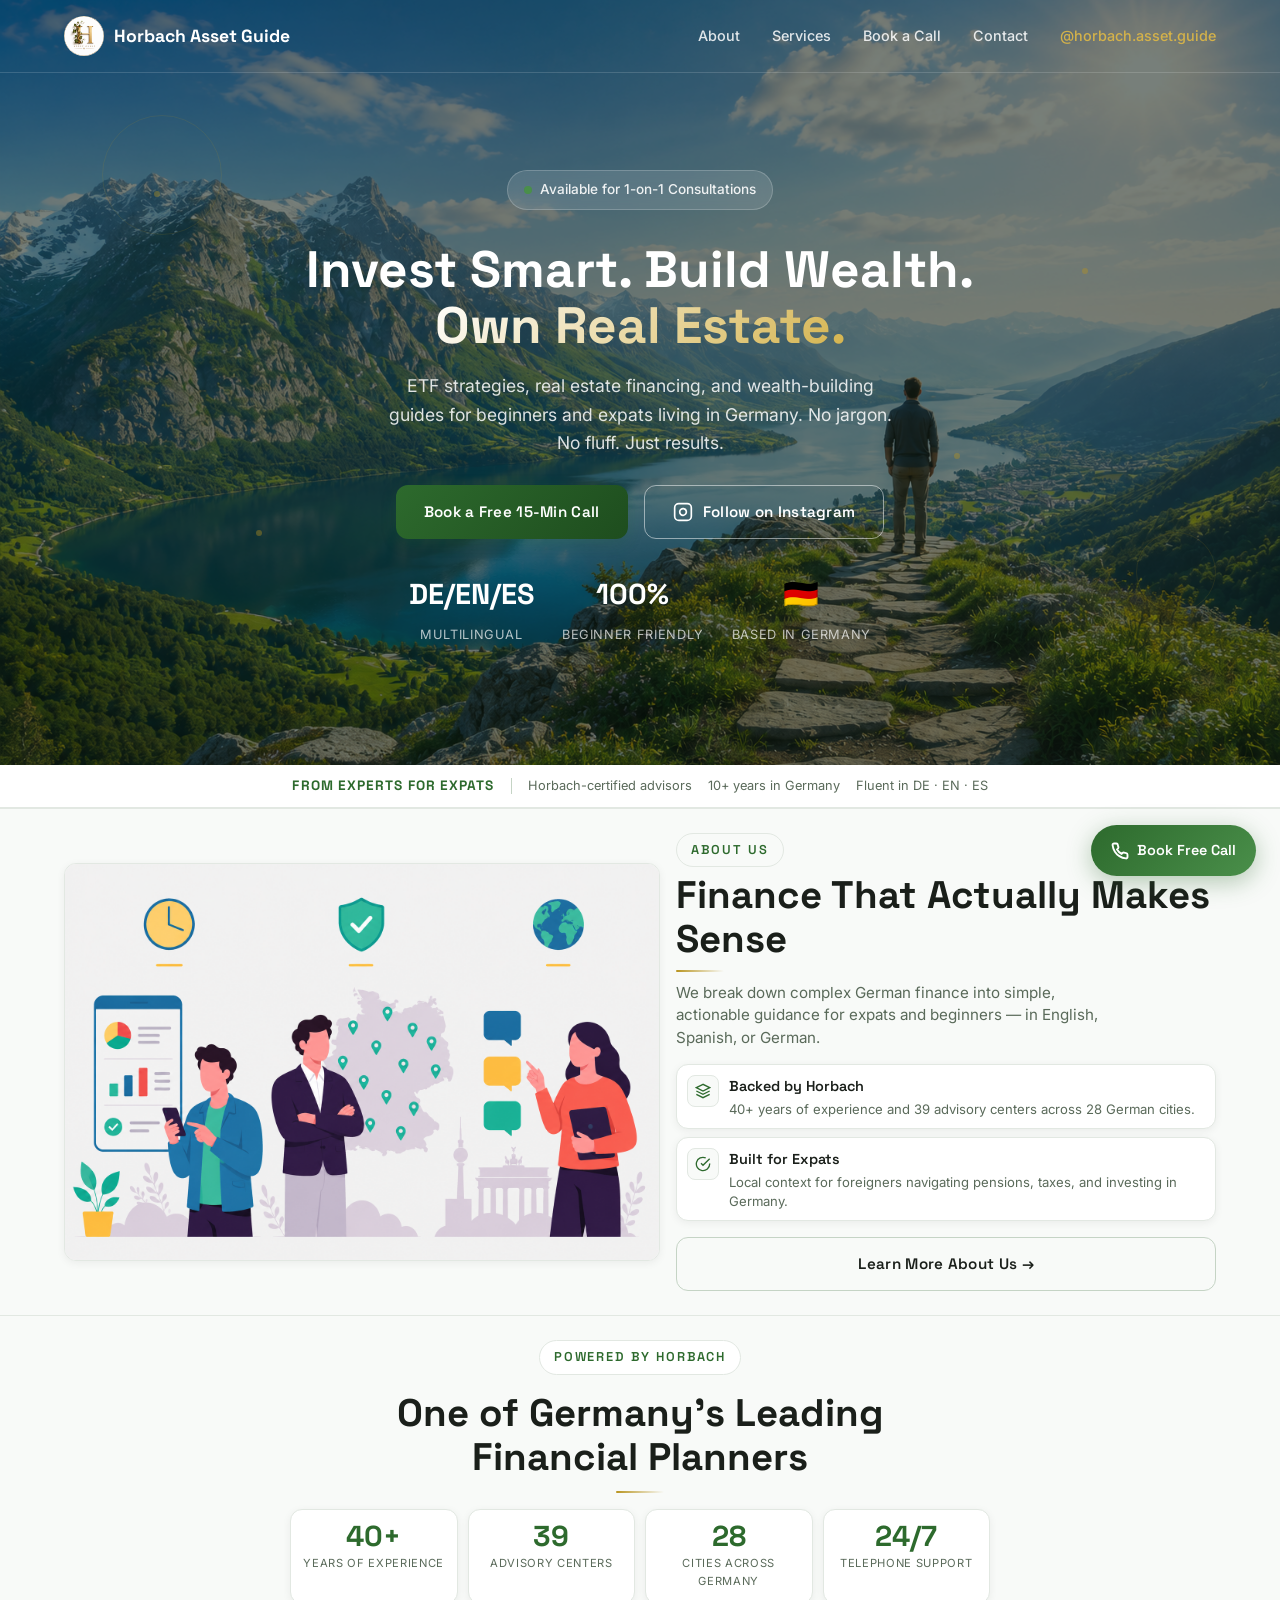
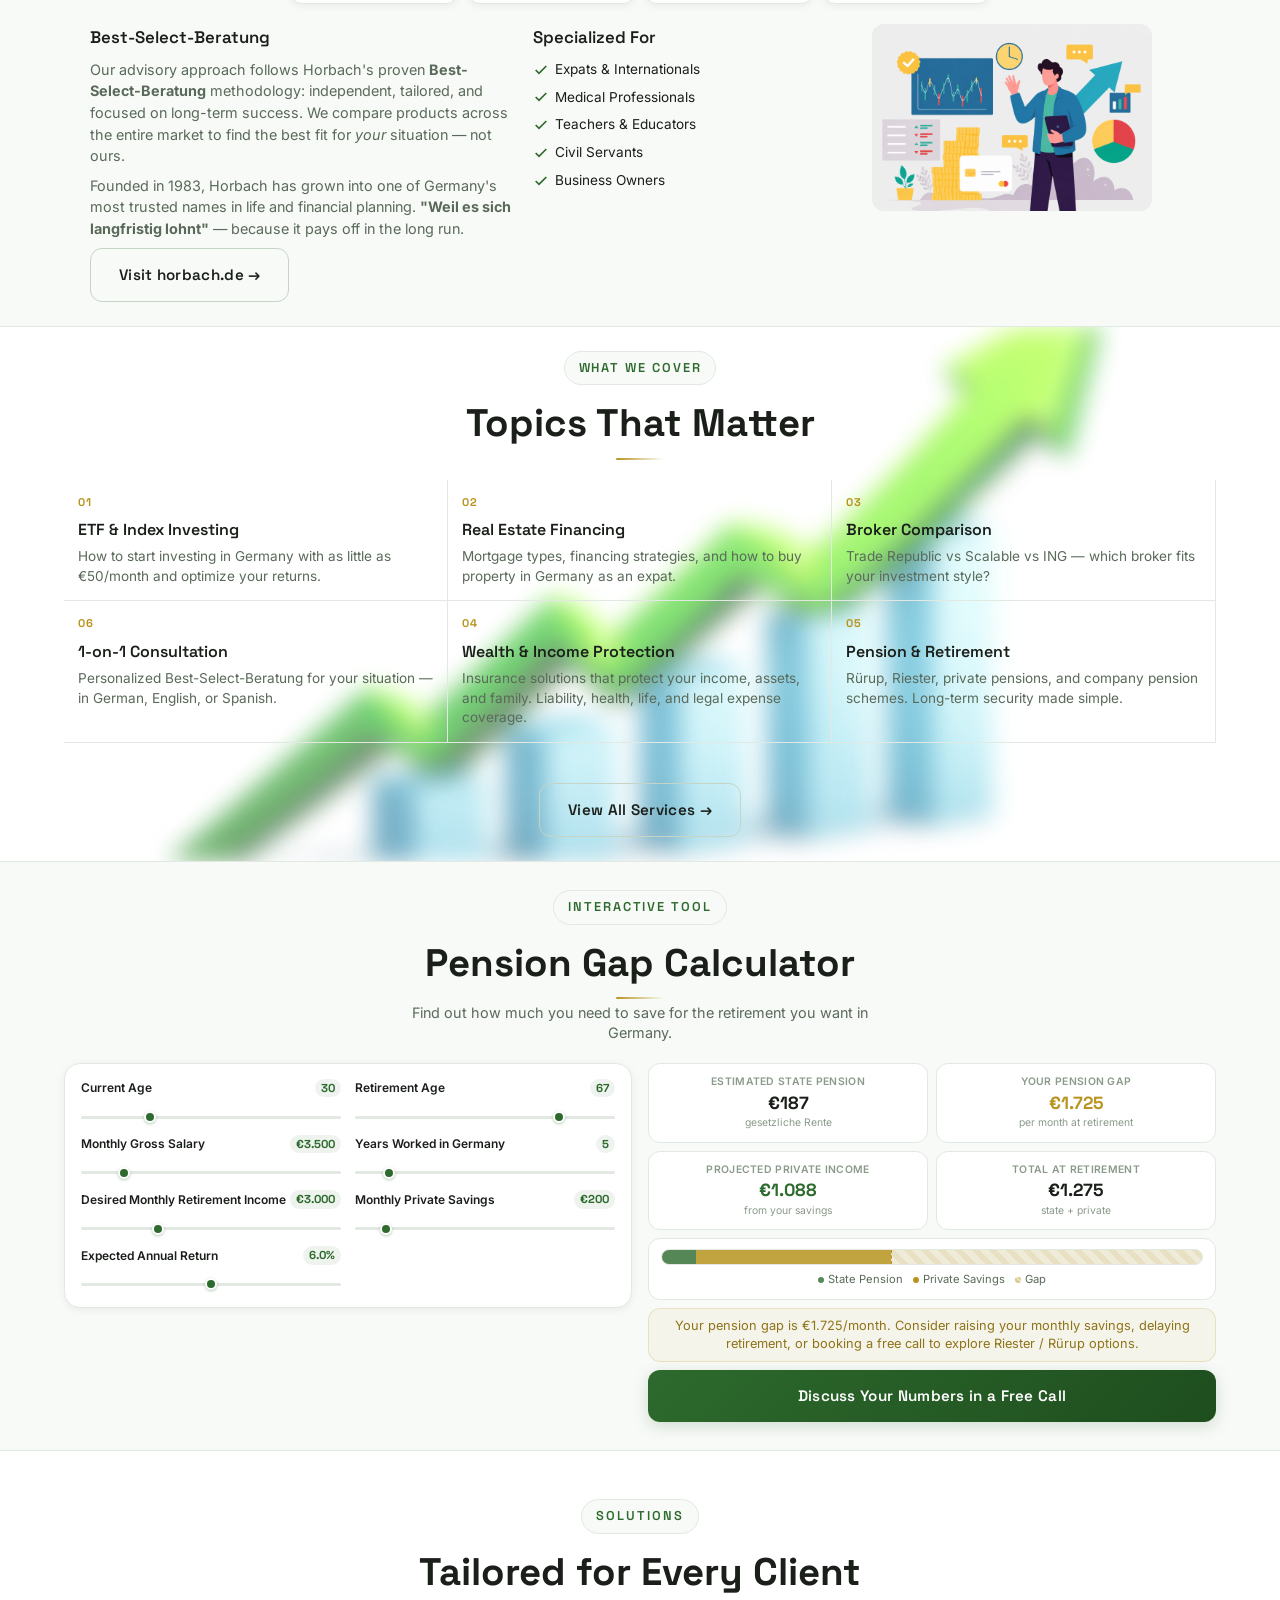
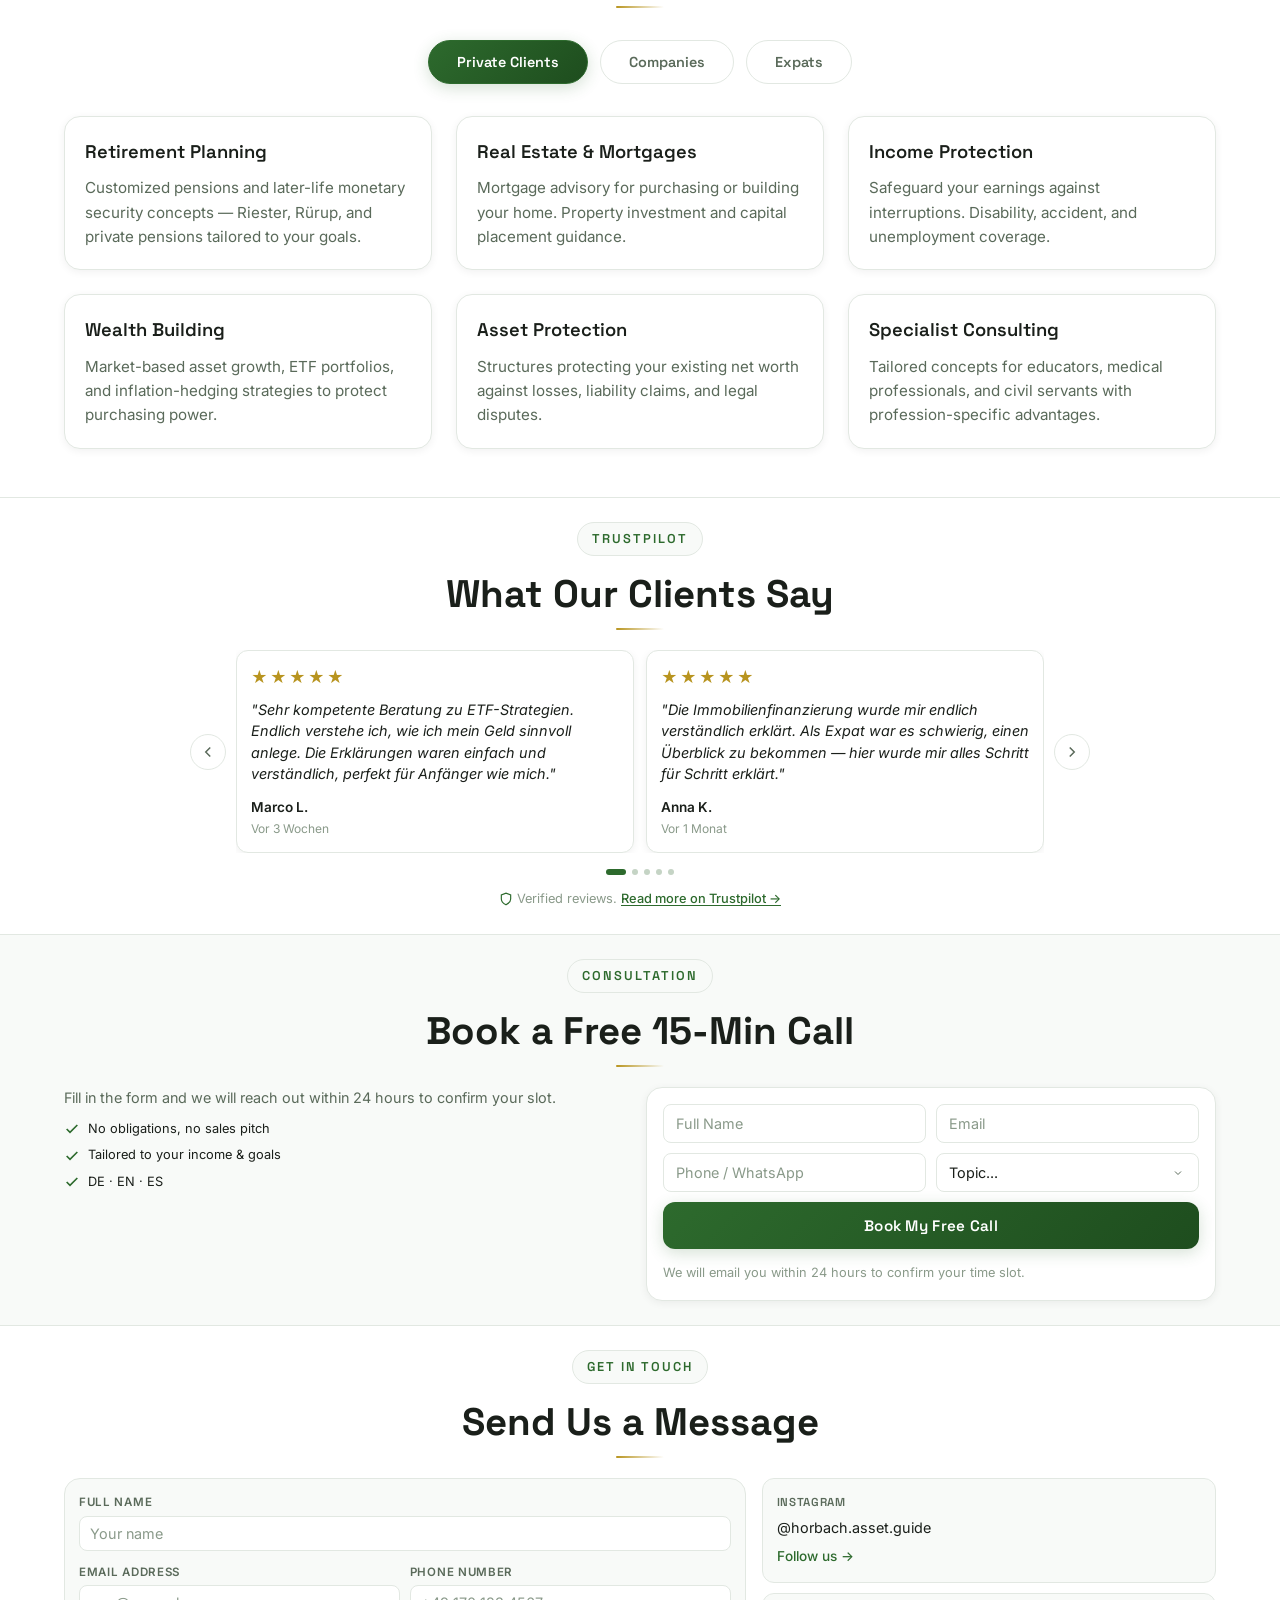
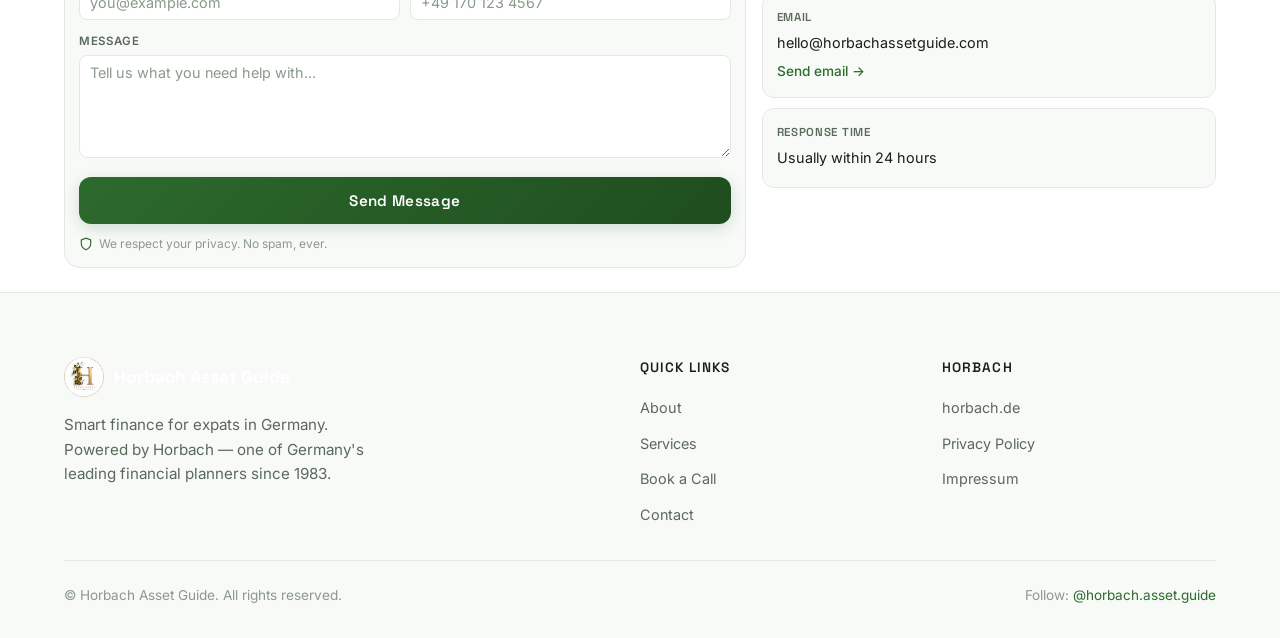
==== commit 41c4e334: "Compact booking section - Remove labels to save vertical space; use placeholders instead. - Remove o" ====
--- a/index.html
+++ b/index.html
@@ -5,6 +5,7 @@
     <meta name="viewport" content="width=device-width, initial-scale=1.0">
     <title>Horbach Asset Guide — Smart Finance for Expats in Germany</title>
     <meta name="description" content="ETF investing, real estate financing, and wealth building for beginners and expats in Germany. Follow @horbach.asset.guide on Instagram.">
+    <meta name="google-site-verification" content="Zt8kyW2O_lMLTM7zL164JAg1hlGTjxsIK2rzgvYcwA0" />
     <link rel="icon" type="image/png" href="logo.png">
     <link rel="preconnect" href="https://fonts.googleapis.com">
     <link rel="preconnect" href="https://fonts.gstatic.com" crossorigin>
@@ -60,7 +61,7 @@
                 and expats living in Germany. No jargon. No fluff. Just results.
             </p>
             <div class="hero-cta">
-                <a href="#book" class="btn btn-outline btn-white">Book a Free 15-Min Call</a>
+                <a href="#book" class="btn btn-primary">Book a Free 15-Min Call</a>
                 <a href="https://instagram.com/horbach.asset.guide" target="_blank" class="btn btn-outline btn-white">
                     <svg width="20" height="20" viewBox="0 0 24 24" fill="none" stroke="currentColor" stroke-width="2">
                         <rect x="2" y="2" width="20" height="20" rx="5" ry="5"/>
@@ -530,45 +531,37 @@
                 <h2 class="section-title">Book a Free 15-Min Call</h2>
                 <div class="deco-line"></div>
             </div>
-            <div class="booking-grid">
+            <div class="booking-grid compact">
                 <div class="booking-info">
-                    <p class="booking-desc">
-                        Not sure where to start with investing, real estate, or pensions in Germany?
-                        Book a free call and get a personalized roadmap.
-                    </p>
+                    <p class="booking-desc">Fill in the form and we will reach out within 24 hours to confirm your slot.</p>
                     <ul class="booking-benefits">
-                        <li>
-                            <svg viewBox="0 0 24 24" fill="none" stroke="currentColor" stroke-width="2.5">
-                                <polyline points="20 6 9 17 4 12"/>
-                            </svg>
-                            No obligations, no sales pitch
-                        </li>
-                        <li>
-                            <svg viewBox="0 0 24 24" fill="none" stroke="currentColor" stroke-width="2.5">
-                                <polyline points="20 6 9 17 4 12"/>
-                            </svg>
-                            Tailored to your income &amp; goals
-                        </li>
-                        <li>
-                            <svg viewBox="0 0 24 24" fill="none" stroke="currentColor" stroke-width="2.5">
-                                <polyline points="20 6 9 17 4 12"/>
-                            </svg>
-                            Available in German, English &amp; Spanish
-                        </li>
+                        <li><svg viewBox="0 0 24 24" fill="none" stroke="currentColor" stroke-width="2.5"><polyline points="20 6 9 17 4 12"/></svg>No obligations, no sales pitch</li>
+                        <li><svg viewBox="0 0 24 24" fill="none" stroke="currentColor" stroke-width="2.5"><polyline points="20 6 9 17 4 12"/></svg>Tailored to your income &amp; goals</li>
+                        <li><svg viewBox="0 0 24 24" fill="none" stroke="currentColor" stroke-width="2.5"><polyline points="20 6 9 17 4 12"/></svg>DE · EN · ES</li>
                     </ul>
                 </div>
-                <div class="booking-widget">
-                    <img src="booking-img.png" alt="Video consultation illustration" class="booking-img">
-                    <div class="calendly-placeholder" id="calendly-widget">
-                        <div class="calendly-fallback">
-                            <h3>Schedule Your Call</h3>
-                            <p>Click below to pick a time that works for you.</p>
-                            <a href="https://calendly.com" target="_blank" class="btn btn-primary btn-full">
-                                Open Calendar
-                            </a>
-                            <small>Powered by Calendly — free to book</small>
-                        </div>
-                    </div>
+                <div class="booking-widget compact">
+                    <form class="booking-form compact" id="bookingForm" action="https://formspree.io/f/YOUR_FORM_ID">
+                        <div class="form-row">
+                            <div class="form-group"><input type="text" id="bookName" name="name" placeholder="Full Name" required></div>
+                            <div class="form-group"><input type="email" id="bookEmail" name="email" placeholder="Email" required></div>
+                        </div>
+                        <div class="form-row">
+                            <div class="form-group"><input type="tel" id="bookPhone" name="phone" placeholder="Phone / WhatsApp" required></div>
+                            <div class="form-group">
+                                <select id="bookTopic" name="topic" required>
+                                    <option value="" disabled selected>Topic...</option>
+                                    <option value="investing">ETF &amp; Investing</option>
+                                    <option value="realestate">Real Estate</option>
+                                    <option value="pension">Pension</option>
+                                    <option value="insurance">Insurance</option>
+                                    <option value="general">General</option>
+                                </select>
+                            </div>
+                        </div>
+                        <button type="submit" class="btn btn-primary btn-full">Book My Free Call</button>
+                        <p class="form-note">We will email you within 24 hours to confirm your time slot.</p>
+                    </form>
                 </div>
             </div>
         </div>
@@ -669,6 +662,14 @@
         </div>
     </footer>
 
+    <!-- Sticky Book Button -->
+    <a href="#book" class="sticky-book-btn">
+        <svg width="18" height="18" viewBox="0 0 24 24" fill="none" stroke="currentColor" stroke-width="2.5">
+            <path d="M22 16.92v3a2 2 0 0 1-2.18 2 19.79 19.79 0 0 1-8.63-3.07 19.5 19.5 0 0 1-6-6 19.79 19.79 0 0 1-3.07-8.67A2 2 0 0 1 4.11 2h3a2 2 0 0 1 2 1.72c.127.96.361 1.903.7 2.81a2 2 0 0 1-.45 2.11L8.09 9.91a16 16 0 0 0 6 6l1.27-1.27a2 2 0 0 1 2.11-.45c.907.339 1.85.573 2.81.7A2 2 0 0 1 22 16.92z"/>
+        </svg>
+        Book Free Call
+    </a>
+
     <script src="script.js"></script>
 </body>
 </html>
--- a/styles.css
+++ b/styles.css
@@ -1578,45 +1578,116 @@
     background: var(--color-bg-card);
     border: 1px solid var(--color-border);
     border-radius: var(--radius-lg);
-    padding: 14px;
+    padding: 24px;
     box-shadow: var(--shadow-sm);
+}
+
+.booking-form {
     display: flex;
     flex-direction: column;
-    align-items: center;
+    gap: 16px;
+}
+
+.booking-form .form-group {
+    margin-bottom: 0;
+}
+
+.booking-form .form-group label {
+    font-size: 0.85rem;
+    font-weight: 600;
+    color: var(--color-text);
+    margin-bottom: 6px;
+    display: block;
+}
+
+.booking-form .form-group input,
+.booking-form .form-group select,
+.booking-form .form-group textarea {
+    width: 100%;
+    padding: 12px 14px;
+    border: 1px solid var(--color-border);
+    border-radius: var(--radius-sm);
+    font-family: var(--font-body);
+    font-size: 0.95rem;
+    color: var(--color-text);
+    background: var(--color-bg);
+    transition: border-color var(--transition), box-shadow var(--transition);
+}
+
+.booking-form .form-group input:focus,
+.booking-form .form-group select:focus,
+.booking-form .form-group textarea:focus {
+    outline: none;
+    border-color: var(--color-green);
+    box-shadow: 0 0 0 3px rgba(45, 106, 45, 0.1);
+}
+
+.booking-form .form-group select {
+    appearance: none;
+    background-image: url("data:image/svg+xml,%3Csvg xmlns='http://www.w3.org/2000/svg' width='12' height='12' viewBox='0 0 24 24' fill='none' stroke='%235a6a5a' stroke-width='2'%3E%3Cpolyline points='6 9 12 15 18 9'/%3E%3C/svg%3E");
+    background-repeat: no-repeat;
+    background-position: right 14px center;
+    padding-right: 40px;
+    cursor: pointer;
+}
+
+.booking-form .form-group select option:disabled {
+    color: var(--color-text-dim);
+}
+
+.booking-form .form-note {
+    margin-top: 8px;
+    margin-bottom: 0;
+}
+
+/* Compact Booking */
+.booking-grid.compact {
     gap: 12px;
 }
 
-.booking-img {
-    width: 100%;
-    max-width: 240px;
-    height: auto;
-    border-radius: var(--radius-md);
-    object-fit: contain;
-}
-
-.calendly-fallback {
-    text-align: center;
-}
-
-.calendly-fallback h3 {
-    font-family: var(--font-display);
-    font-size: 1.05rem;
-    font-weight: 600;
-    margin-bottom: 4px;
-    color: var(--color-text);
-}
-
-.calendly-fallback p {
-    color: var(--color-text-muted);
-    margin-bottom: 12px;
-    font-size: 0.85rem;
-}
-
-.calendly-fallback small {
-    display: block;
-    margin-top: 8px;
-    color: var(--color-text-dim);
-    font-size: 0.75rem;
+.booking-grid.compact .booking-desc {
+    margin-bottom: 10px;
+    font-size: 0.9rem;
+}
+
+.booking-grid.compact .booking-benefits {
+    gap: 6px;
+}
+
+.booking-grid.compact .booking-benefits li {
+    font-size: 0.8rem;
+}
+
+.booking-widget.compact {
+    padding: 16px;
+}
+
+.booking-form.compact {
+    gap: 10px;
+}
+
+.booking-form.compact .form-row {
+    display: grid;
+    grid-template-columns: 1fr 1fr;
+    gap: 10px;
+}
+
+.booking-form.compact .form-group input,
+.booking-form.compact .form-group select {
+    padding: 10px 12px;
+    font-size: 0.9rem;
+}
+
+.booking-form.compact .form-note {
+    font-size: 0.8rem;
+    margin-top: 4px;
+}
+
+@media (max-width: 640px) {
+    .booking-form.compact .form-row {
+        grid-template-columns: 1fr;
+        gap: 10px;
+    }
 }
 
 /* ============================================
@@ -1891,3 +1962,56 @@
 ::-webkit-scrollbar-thumb:hover {
     background: var(--color-text-dim);
 }
+
+/* ============================================
+   STICKY BOOK BUTTON
+   ============================================ */
+.sticky-book-btn {
+    position: fixed;
+    bottom: 24px;
+    right: 24px;
+    z-index: 999;
+    display: flex;
+    align-items: center;
+    gap: 8px;
+    padding: 14px 20px;
+    background: linear-gradient(135deg, var(--color-green), var(--color-green-light));
+    color: #fff;
+    font-family: var(--font-display);
+    font-weight: 600;
+    font-size: 0.9rem;
+    text-decoration: none;
+    border-radius: 50px;
+    box-shadow: 0 6px 24px rgba(45, 106, 45, 0.35);
+    transition: transform var(--transition), box-shadow var(--transition);
+    animation: floatIn 0.6s ease-out 1s both;
+}
+
+.sticky-book-btn:hover {
+    transform: translateY(-2px);
+    box-shadow: 0 10px 32px rgba(45, 106, 45, 0.45);
+}
+
+.sticky-book-btn svg {
+    flex-shrink: 0;
+}
+
+@keyframes floatIn {
+    from {
+        opacity: 0;
+        transform: translateY(20px) scale(0.95);
+    }
+    to {
+        opacity: 1;
+        transform: translateY(0) scale(1);
+    }
+}
+
+@media (max-width: 640px) {
+    .sticky-book-btn {
+        bottom: 16px;
+        right: 16px;
+        padding: 12px 16px;
+        font-size: 0.85rem;
+    }
+}
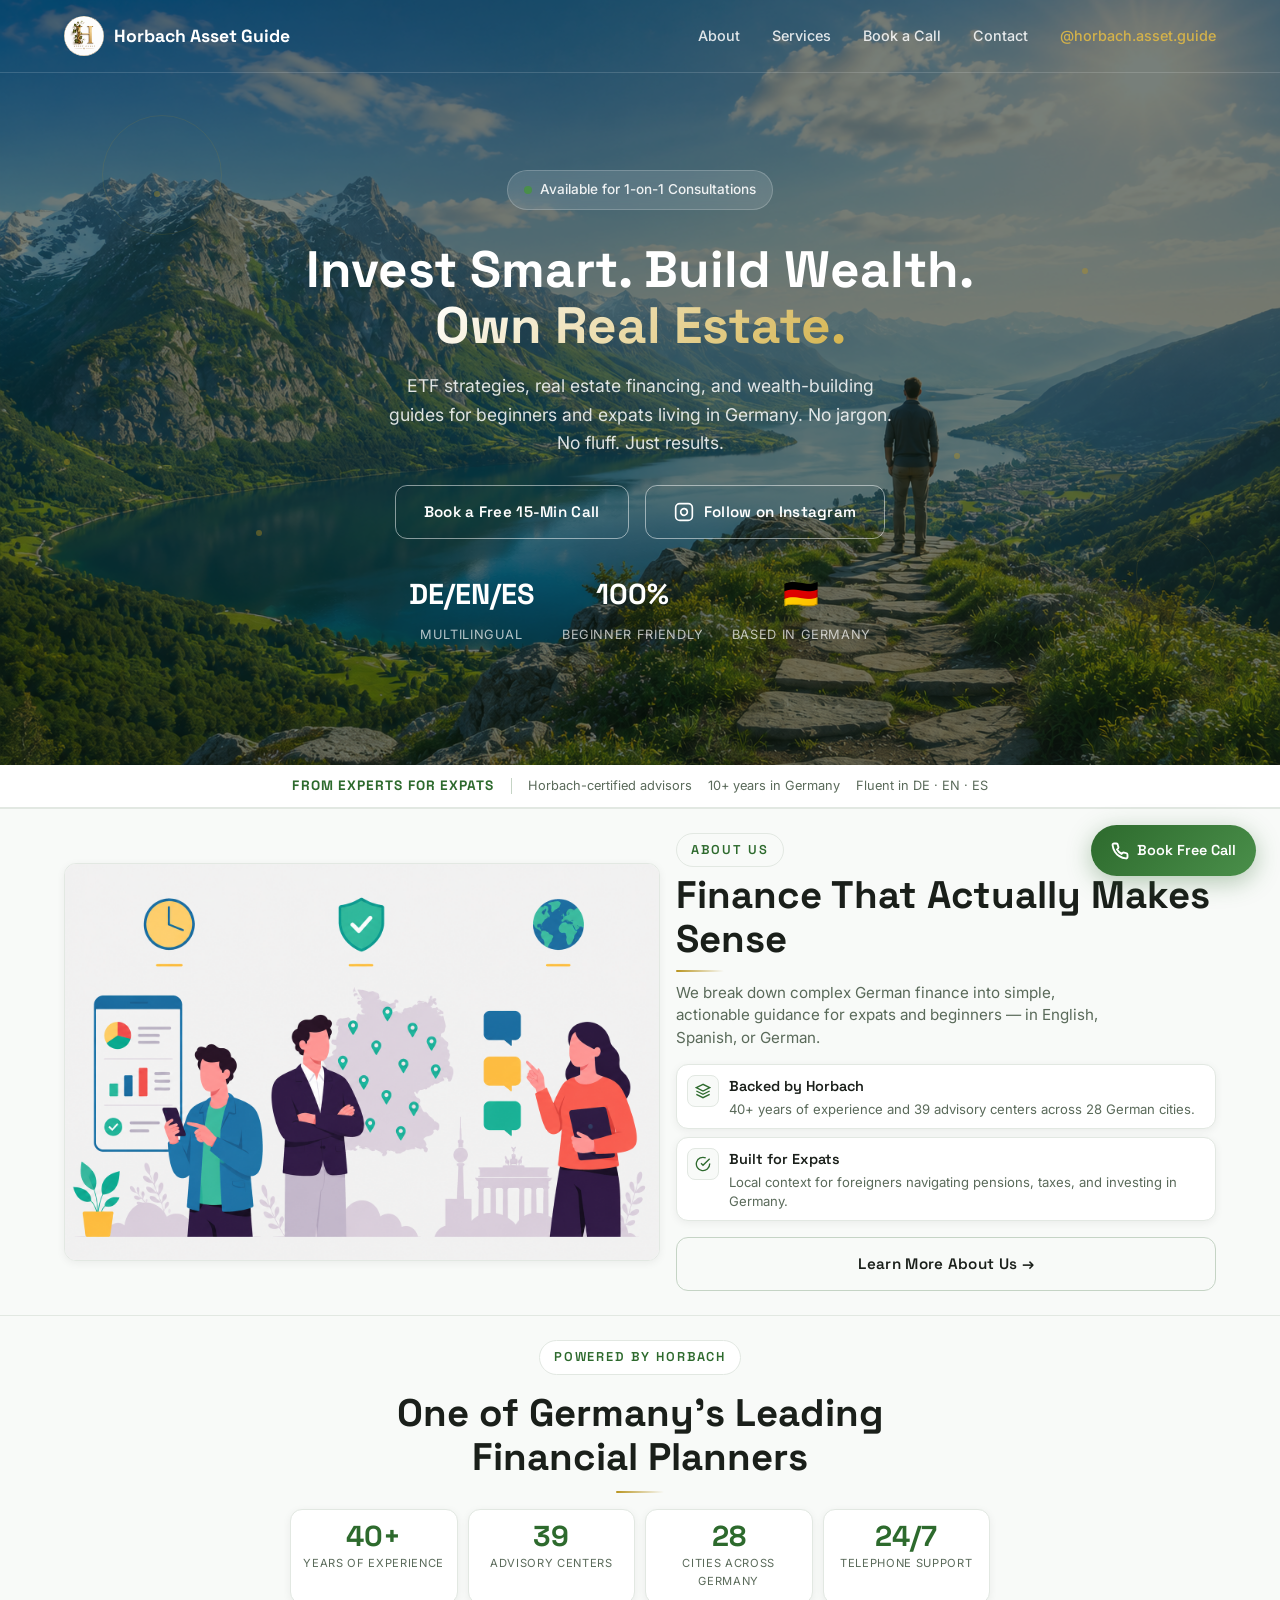
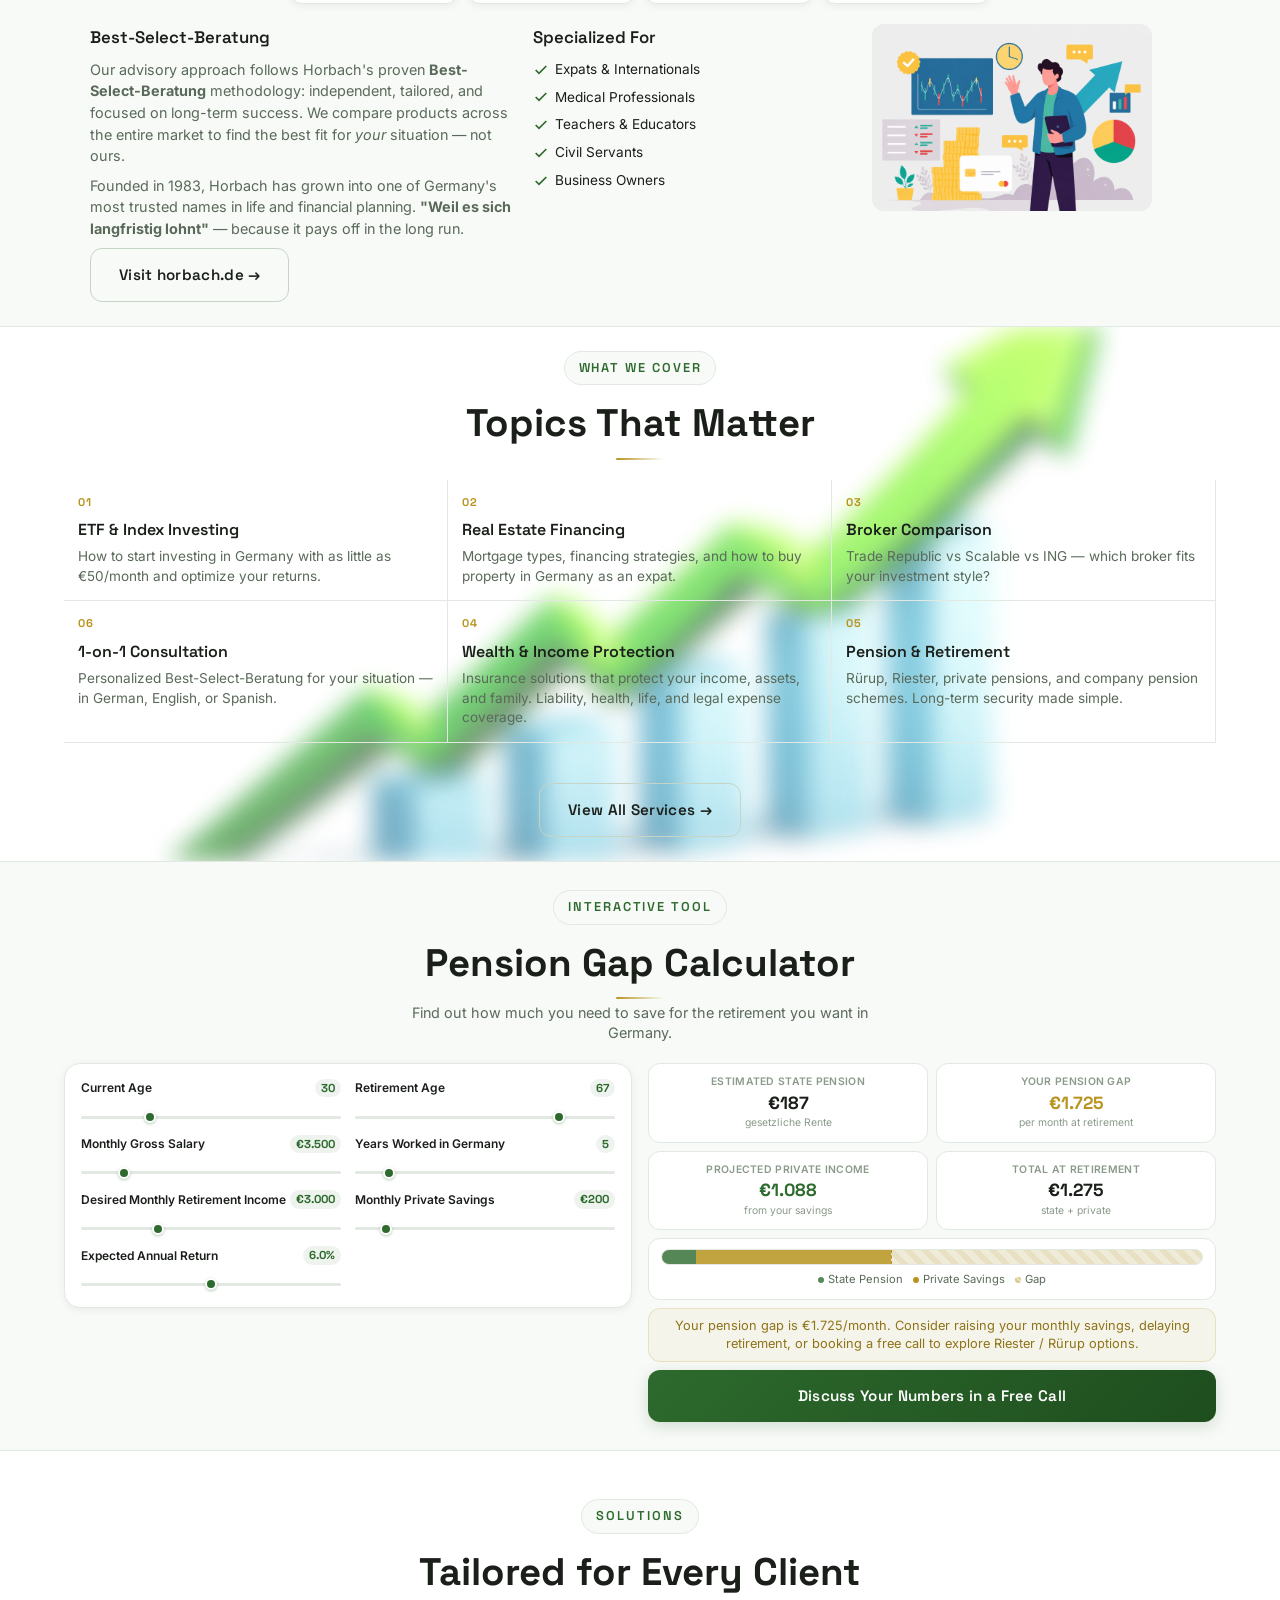
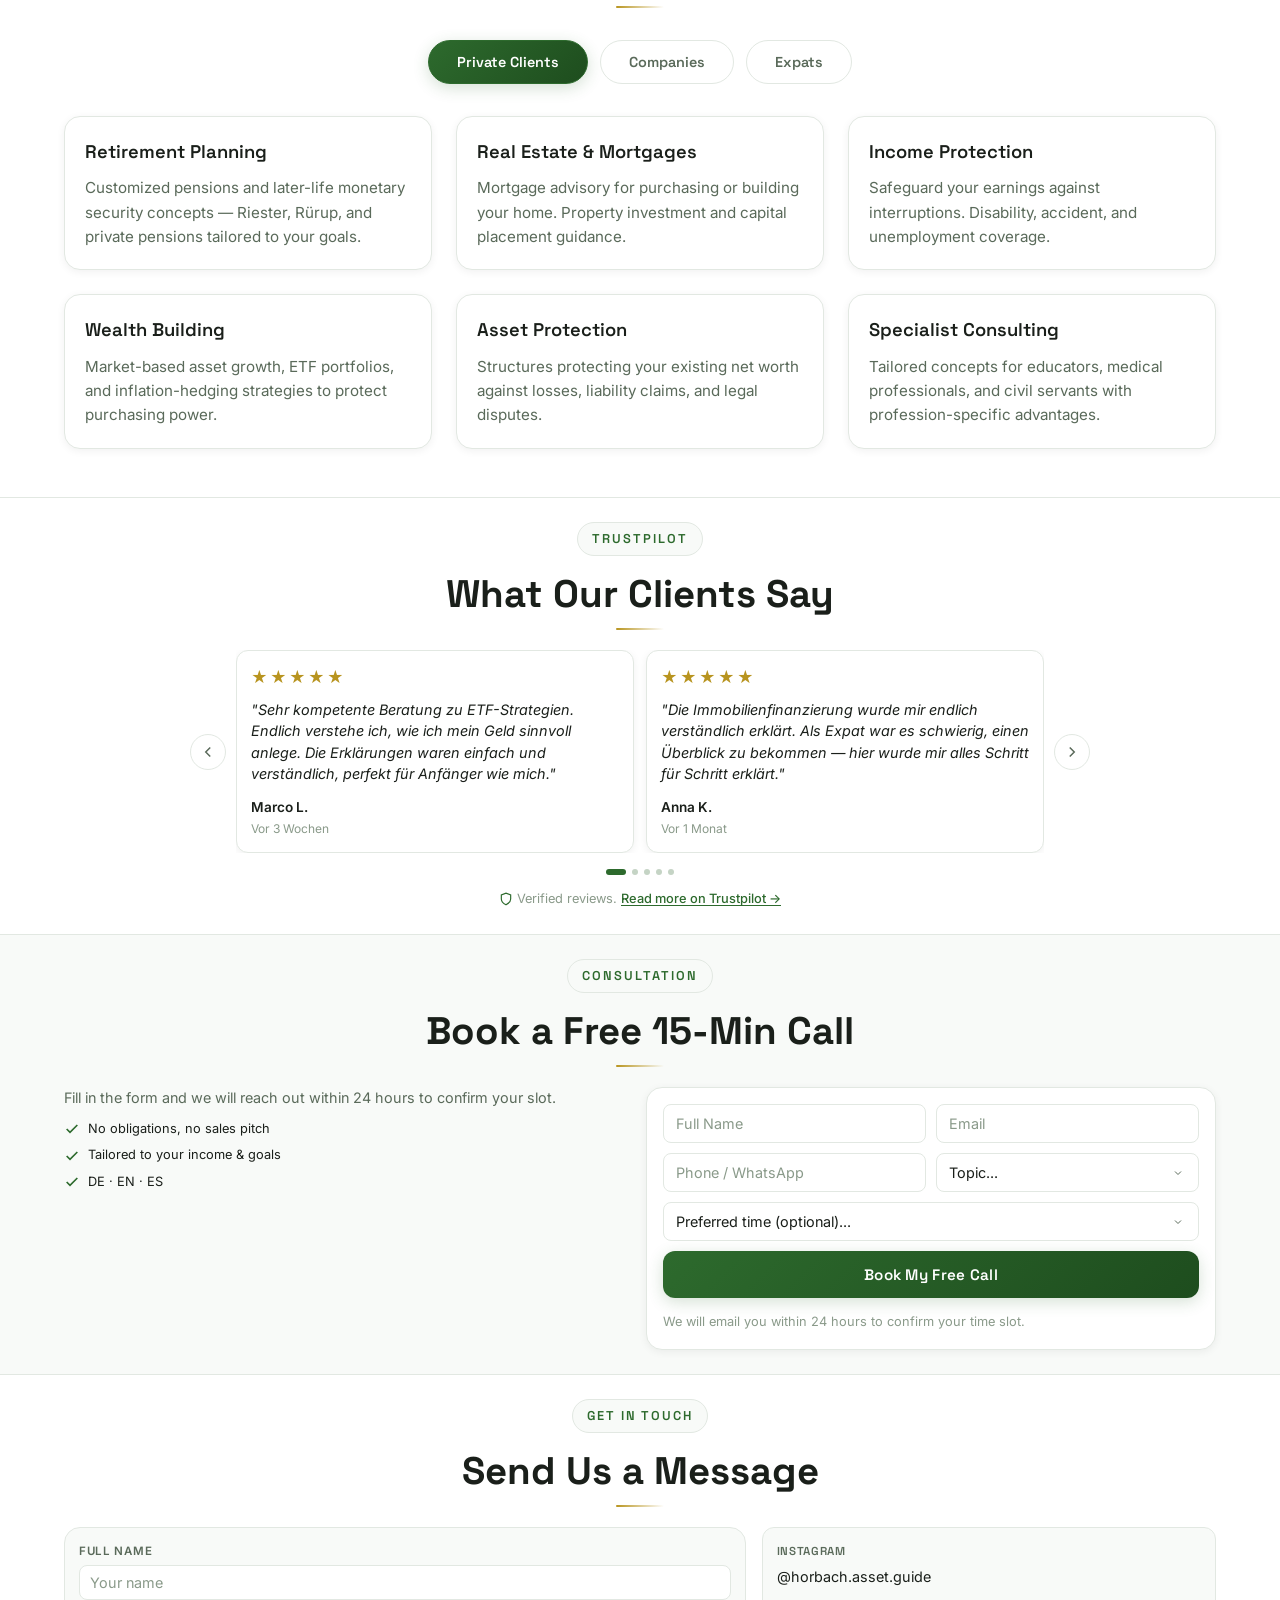
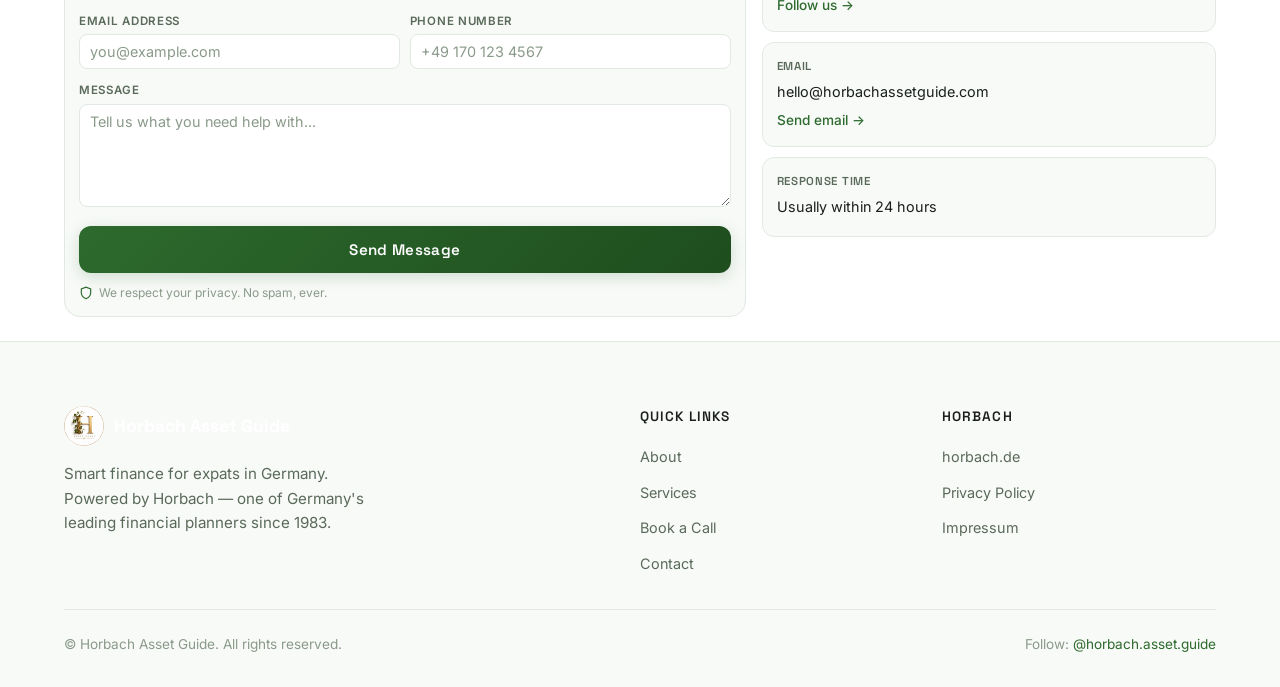
==== commit 328353d8: "Fix mobile menu visibility and hero CTA button style - Change hero Book a Call button from green sol" ====
--- a/index.html
+++ b/index.html
@@ -61,7 +61,7 @@
                 and expats living in Germany. No jargon. No fluff. Just results.
             </p>
             <div class="hero-cta">
-                <a href="#book" class="btn btn-primary">Book a Free 15-Min Call</a>
+                <a href="#book" class="btn btn-outline btn-white">Book a Free 15-Min Call</a>
                 <a href="https://instagram.com/horbach.asset.guide" target="_blank" class="btn btn-outline btn-white">
                     <svg width="20" height="20" viewBox="0 0 24 24" fill="none" stroke="currentColor" stroke-width="2">
                         <rect x="2" y="2" width="20" height="20" rx="5" ry="5"/>
@@ -541,7 +541,7 @@
                     </ul>
                 </div>
                 <div class="booking-widget compact">
-                    <form class="booking-form compact" id="bookingForm" action="https://formspree.io/f/YOUR_FORM_ID">
+                    <form class="booking-form compact" id="bookingForm" action="https://formspree.io/f/xredloyy" method="POST">
                         <div class="form-row">
                             <div class="form-group"><input type="text" id="bookName" name="name" placeholder="Full Name" required></div>
                             <div class="form-group"><input type="email" id="bookEmail" name="email" placeholder="Email" required></div>
@@ -559,6 +559,14 @@
                                 </select>
                             </div>
                         </div>
+                        <div class="form-group">
+                            <select id="bookTime" name="preferred_time">
+                                <option value="" disabled selected>Preferred time (optional)...</option>
+                                <option value="morning">Morning (9:00 – 12:00)</option>
+                                <option value="afternoon">Afternoon (12:00 – 17:00)</option>
+                                <option value="evening">Evening (17:00 – 20:00)</option>
+                            </select>
+                        </div>
                         <button type="submit" class="btn btn-primary btn-full">Book My Free Call</button>
                         <p class="form-note">We will email you within 24 hours to confirm your time slot.</p>
                     </form>
@@ -576,7 +584,7 @@
                 <div class="deco-line"></div>
             </div>
             <div class="contact-grid">
-                <form class="contact-form" id="contactForm" action="https://formspree.io/f/YOUR_FORM_ID">
+                <form class="contact-form" id="contactForm" action="https://formspree.io/f/xredloyy" method="POST">
                     <div class="form-group">
                         <label for="name">Full Name</label>
                         <input type="text" id="name" name="name" placeholder="Your name" required>
--- a/styles.css
+++ b/styles.css
@@ -369,10 +369,25 @@
         display: block;
         padding: 16px 0;
         font-size: 1.1rem;
+        color: var(--color-text);
+    }
+
+    .nav-links a:hover {
+        color: var(--color-green);
     }
 
     .nav-links a::after {
         display: none;
+    }
+
+    .nav-links .nav-ig,
+    .navbar.scrolled .nav-links .nav-ig {
+        color: var(--color-gold) !important;
+    }
+
+    .nav-links .nav-ig:hover,
+    .navbar.scrolled .nav-links .nav-ig:hover {
+        color: var(--color-gold-dark) !important;
     }
 }
 
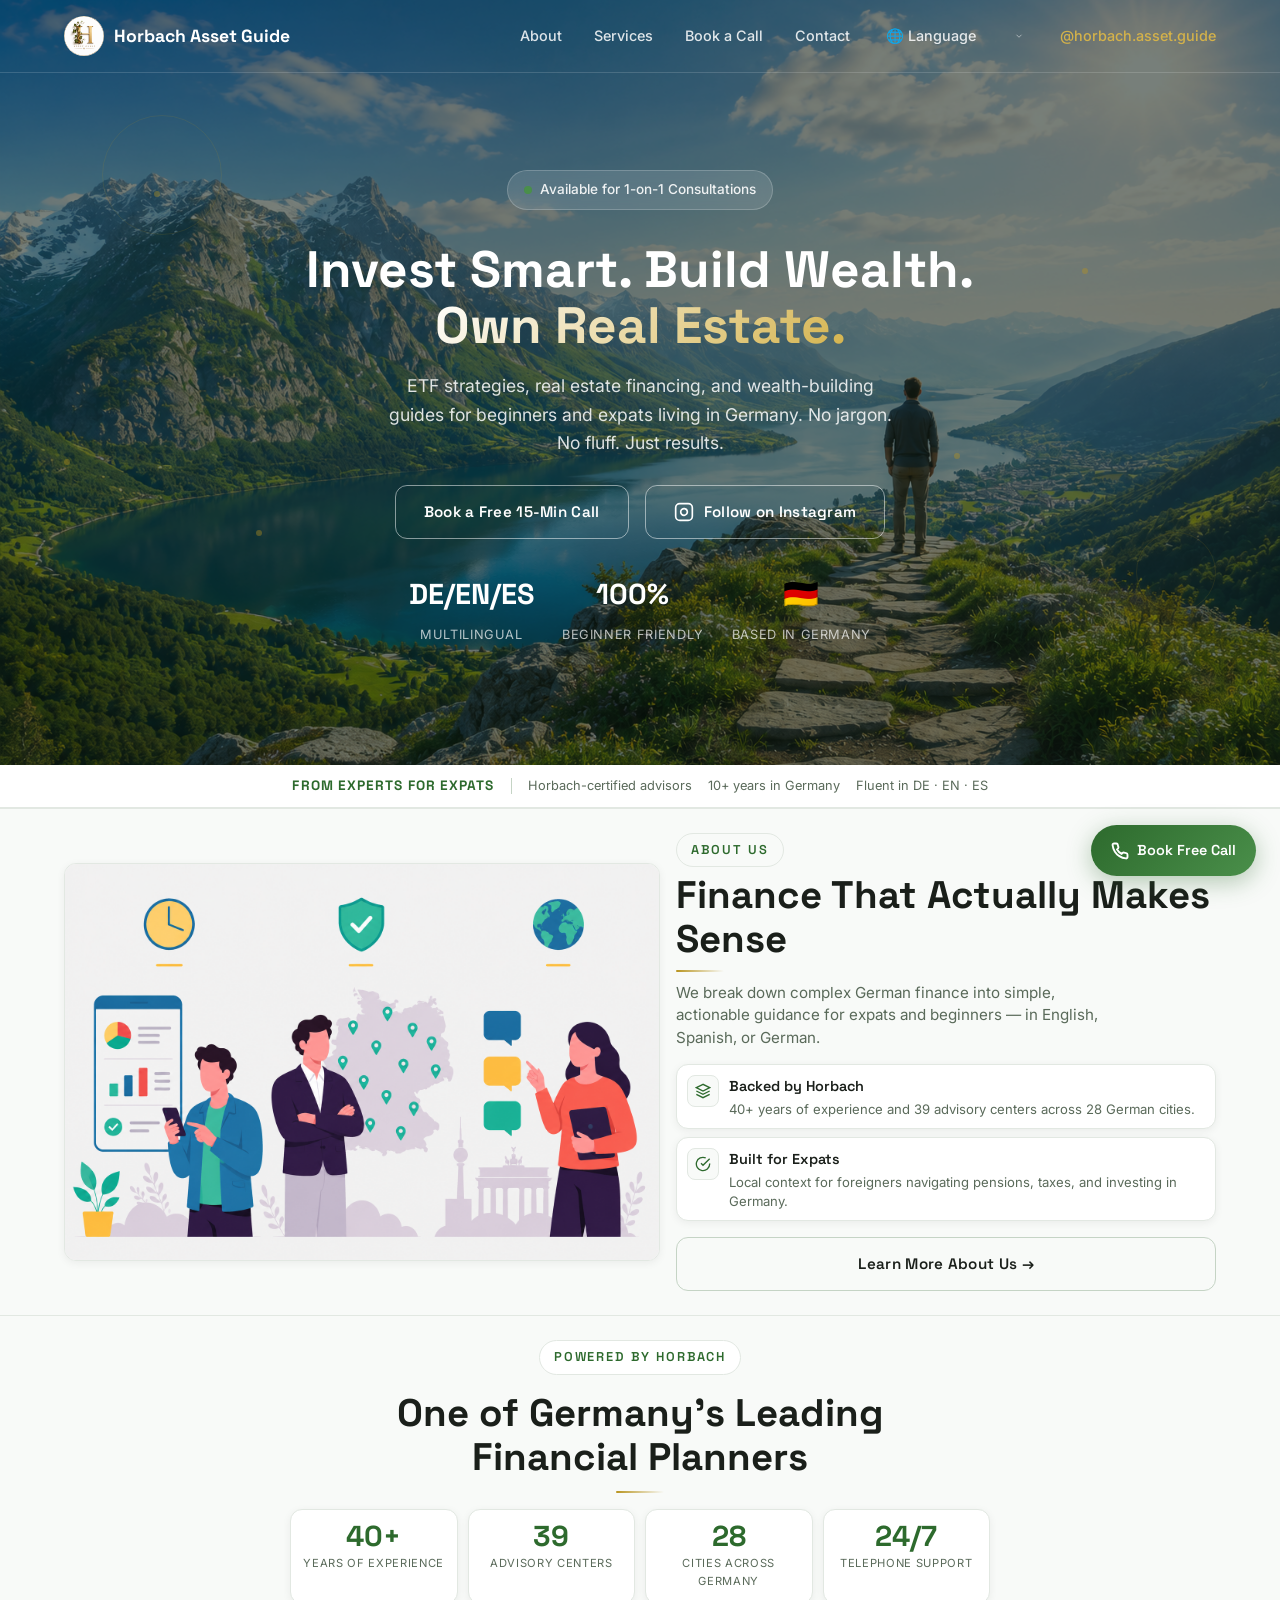
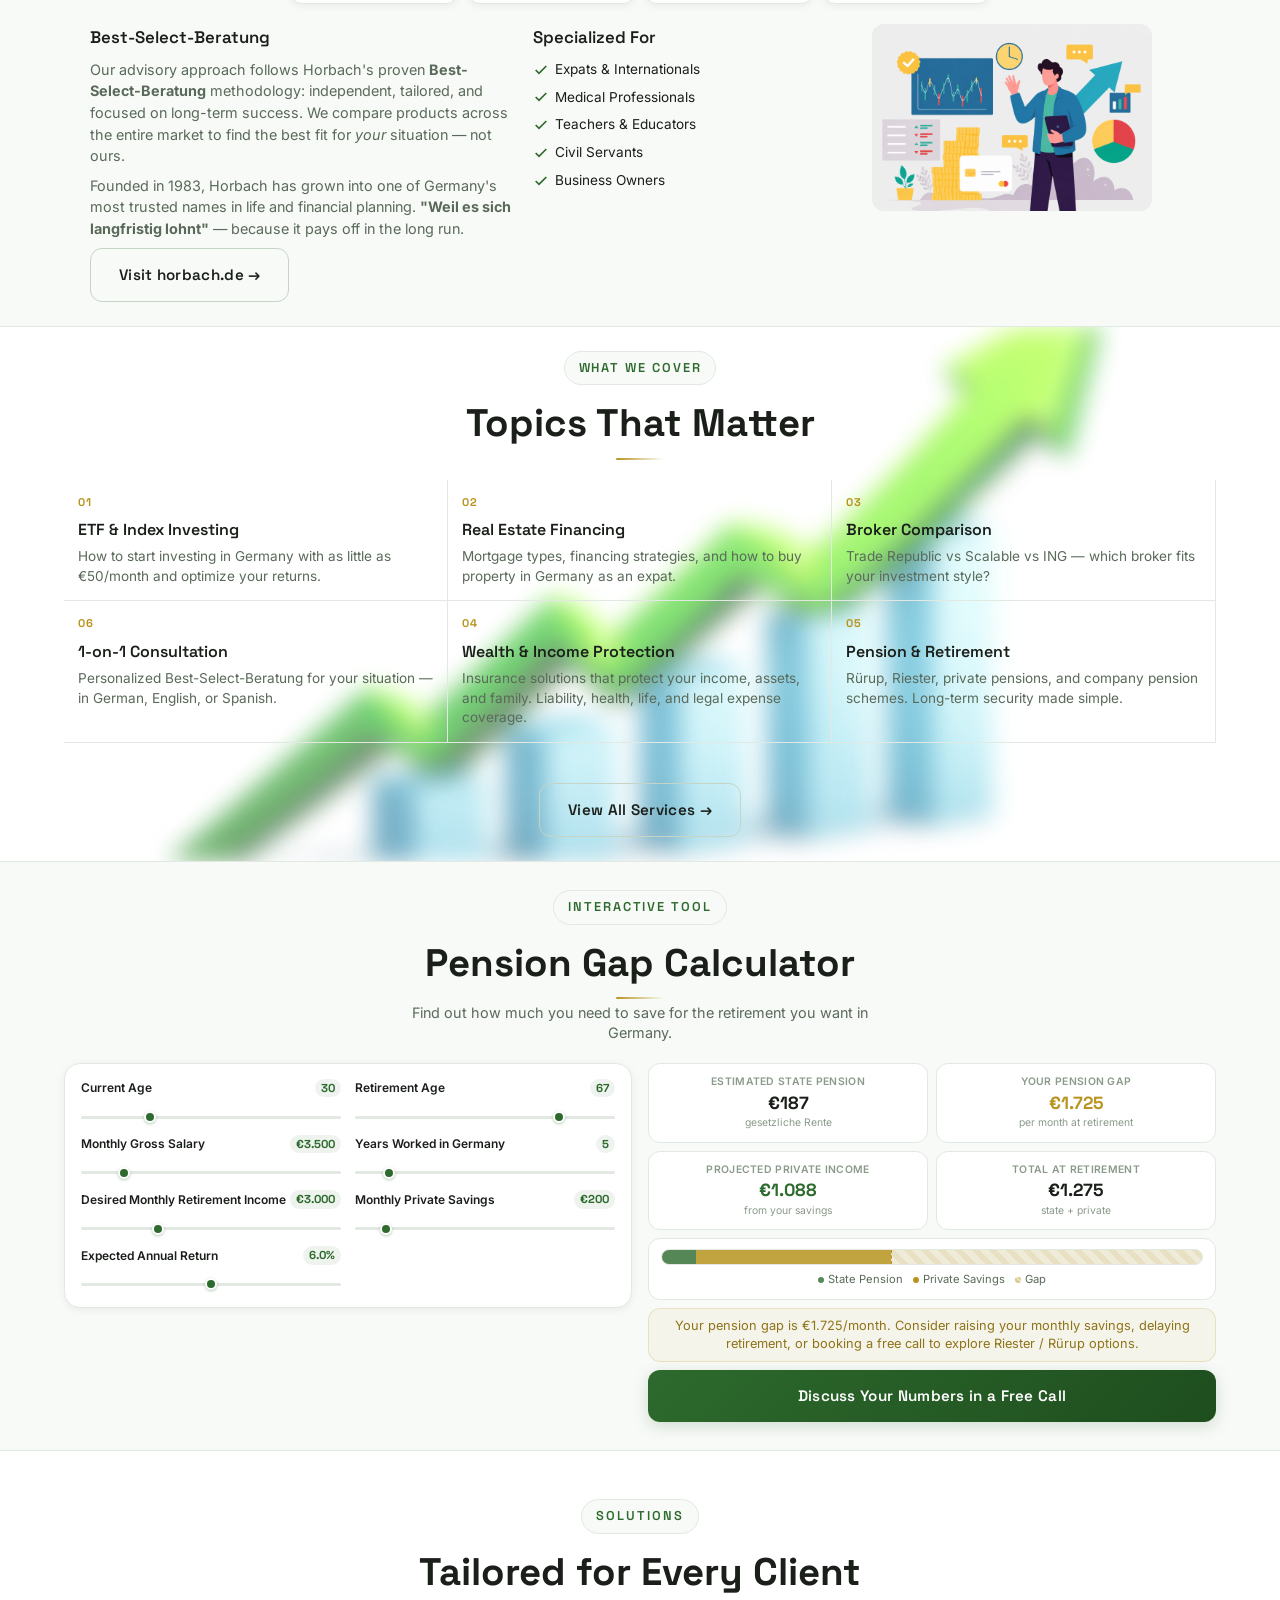
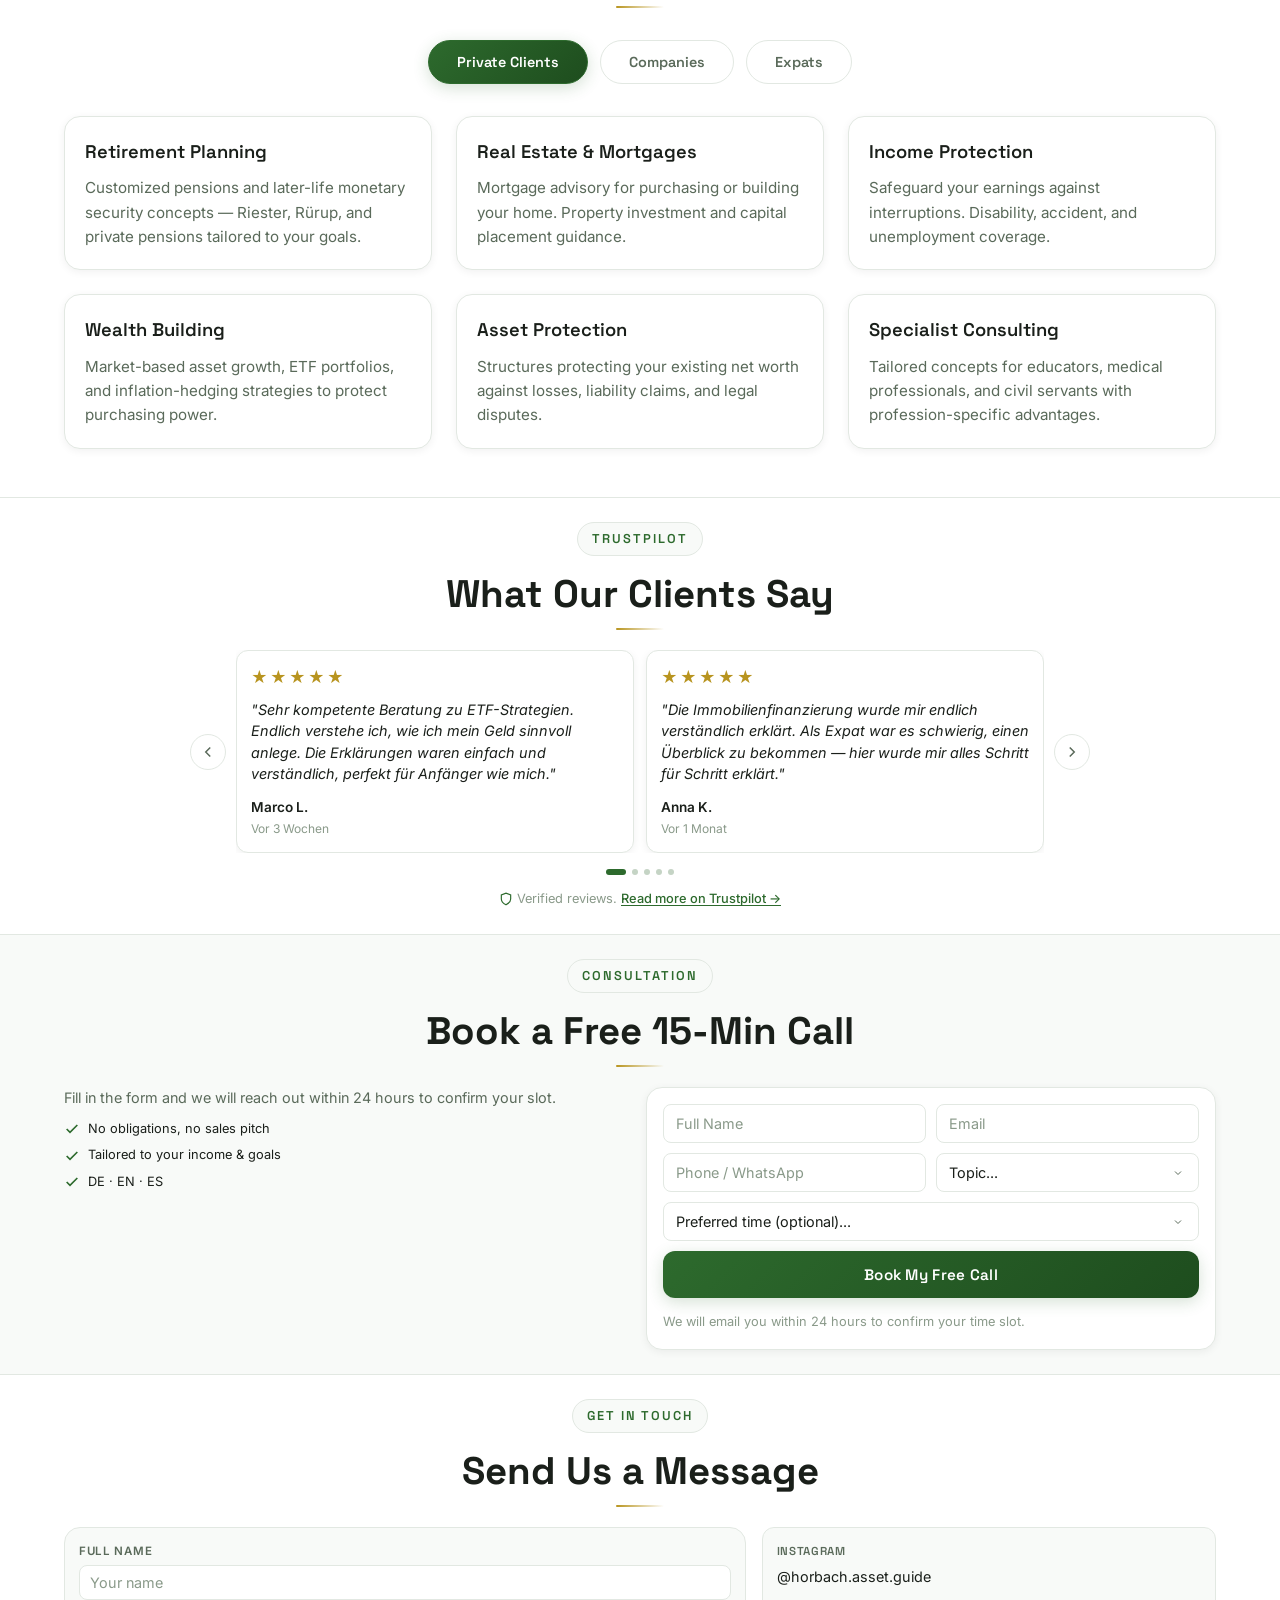
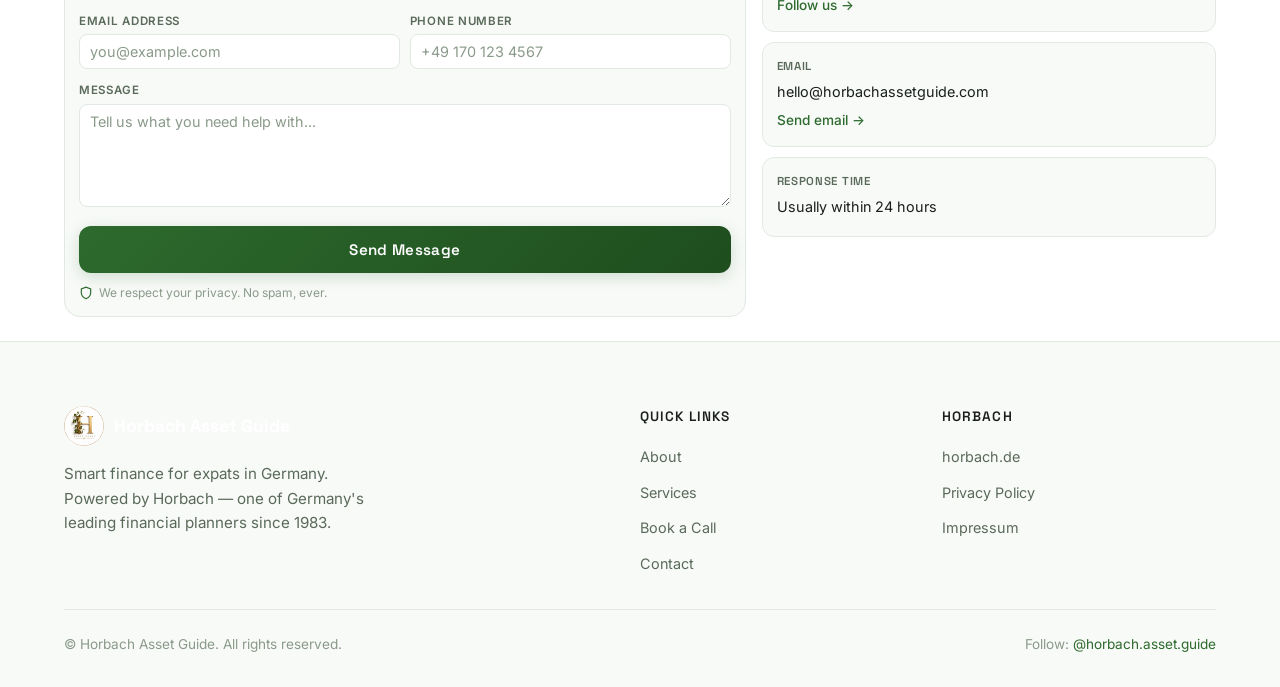
==== commit 8928de83: "Add language selector (25 languages) and sticky CTA to all pages - Language dropdown in nav bar on a" ====
--- a/index.html
+++ b/index.html
@@ -30,6 +30,36 @@
                 <li><a href="services.html">Services</a></li>
                 <li><a href="#book">Book a Call</a></li>
                 <li><a href="#contact">Contact</a></li>
+                <li class="nav-lang">
+                    <select class="lang-select" id="langSelect" onchange="if(this.value){const u=encodeURIComponent(window.location.href);window.location.href='https://translate.google.com/translate?sl=en&tl='+this.value+'&u='+u;}">
+                        <option value="" selected>🌐 Language</option>
+                        <option value="es">Español</option>
+                        <option value="fr">Français</option>
+                        <option value="de">Deutsch</option>
+                        <option value="zh-CN">中文</option>
+                        <option value="hi">हिन्दी</option>
+                        <option value="ar">العربية</option>
+                        <option value="bn">বাংলা</option>
+                        <option value="pt">Português</option>
+                        <option value="ru">Русский</option>
+                        <option value="ur">اردو</option>
+                        <option value="id">Bahasa Indonesia</option>
+                        <option value="ja">日本語</option>
+                        <option value="tr">Türkçe</option>
+                        <option value="vi">Tiếng Việt</option>
+                        <option value="ko">한국어</option>
+                        <option value="it">Italiano</option>
+                        <option value="pl">Polski</option>
+                        <option value="uk">Українська</option>
+                        <option value="ro">Română</option>
+                        <option value="ms">Melayu</option>
+                        <option value="ta">தமிழ்</option>
+                        <option value="te">తెలుగు</option>
+                        <option value="fa">فارسی</option>
+                        <option value="pa">ਪੰਜਾਬੀ</option>
+                        <option value="sw">Kiswahili</option>
+                    </select>
+                </li>
                 <li><a href="https://instagram.com/horbach.asset.guide" target="_blank" class="nav-ig">@horbach.asset.guide</a></li>
             </ul>
         </div>
@@ -675,7 +705,7 @@
         <svg width="18" height="18" viewBox="0 0 24 24" fill="none" stroke="currentColor" stroke-width="2.5">
             <path d="M22 16.92v3a2 2 0 0 1-2.18 2 19.79 19.79 0 0 1-8.63-3.07 19.5 19.5 0 0 1-6-6 19.79 19.79 0 0 1-3.07-8.67A2 2 0 0 1 4.11 2h3a2 2 0 0 1 2 1.72c.127.96.361 1.903.7 2.81a2 2 0 0 1-.45 2.11L8.09 9.91a16 16 0 0 0 6 6l1.27-1.27a2 2 0 0 1 2.11-.45c.907.339 1.85.573 2.81.7A2 2 0 0 1 22 16.92z"/>
         </svg>
-        Book Free Call
+        <span class="sticky-text">Book Free Call</span>
     </a>
 
     <script src="script.js"></script>
--- a/styles.css
+++ b/styles.css
@@ -311,6 +311,88 @@
     display: none !important;
 }
 
+/* Language Selector in Nav */
+.nav-lang {
+    position: relative;
+}
+
+.lang-select {
+    appearance: none;
+    -webkit-appearance: none;
+    background: transparent;
+    border: none;
+    font-family: var(--font-body);
+    font-size: 0.9rem;
+    font-weight: 500;
+    color: rgba(255, 255, 255, 0.85);
+    cursor: pointer;
+    padding: 4px 20px 4px 4px;
+    background-image: url("data:image/svg+xml,%3Csvg xmlns='http://www.w3.org/2000/svg' width='10' height='10' viewBox='0 0 24 24' fill='none' stroke='rgba(255,255,255,0.6)' stroke-width='2'%3E%3Cpolyline points='6 9 12 15 18 9'/%3E%3C/svg%3E");
+    background-repeat: no-repeat;
+    background-position: right 4px center;
+}
+
+.navbar.scrolled .lang-select {
+    color: var(--color-text-muted);
+    background-image: url("data:image/svg+xml,%3Csvg xmlns='http://www.w3.org/2000/svg' width='10' height='10' viewBox='0 0 24 24' fill='none' stroke='%235a6a5a' stroke-width='2'%3E%3Cpolyline points='6 9 12 15 18 9'/%3E%3C/svg%3E");
+}
+
+.lang-select:focus {
+    outline: none;
+}
+
+.lang-select option {
+    color: var(--color-text);
+    background: var(--color-bg-card);
+}
+
+@media (max-width: 768px) {
+    .nav-links .nav-lang {
+        width: auto;
+        border-bottom: none;
+        opacity: 0;
+        transform: translateX(40px);
+        transition: opacity 0.4s ease, transform 0.4s cubic-bezier(0.16, 1, 0.3, 1);
+    }
+
+    .nav-links.active .nav-lang {
+        opacity: 1;
+        transform: translateX(0);
+        transition-delay: 0.30s;
+    }
+
+    .nav-links .nav-lang .lang-select {
+        display: block;
+        padding: 14px 24px;
+        font-size: 0.95rem;
+        font-weight: 500;
+        color: rgba(255,255,255,0.82);
+        background: rgba(0,0,0,0.72);
+        border-radius: var(--radius-md);
+        backdrop-filter: blur(14px) saturate(1.2);
+        -webkit-backdrop-filter: blur(14px) saturate(1.2);
+        border: 1px solid rgba(255,255,255,0.08);
+        box-shadow: 0 6px 24px rgba(0,0,0,0.28);
+        width: auto;
+        min-width: 160px;
+        background-image: url("data:image/svg+xml,%3Csvg xmlns='http://www.w3.org/2000/svg' width='10' height='10' viewBox='0 0 24 24' fill='none' stroke='rgba(255,255,255,0.6)' stroke-width='2'%3E%3Cpolyline points='6 9 12 15 18 9'/%3E%3C/svg%3E");
+        background-repeat: no-repeat;
+        background-position: right 16px center;
+        padding-right: 36px;
+    }
+
+    .nav-links .nav-lang .lang-select:hover {
+        background: rgba(0,0,0,0.88);
+        color: #ffffff;
+        transform: translateX(-6px);
+    }
+
+    .nav-links .nav-lang .lang-select option {
+        color: var(--color-text);
+        background: #1a1a1a;
+    }
+}
+
 /* Mobile Menu */
 .mobile-menu-btn {
     display: none;
@@ -340,54 +422,101 @@
         display: flex;
     }
 
+    /* Animated hamburger → X when open */
+    .mobile-menu-btn.active span:nth-child(1) {
+        transform: translateY(7px) rotate(45deg);
+    }
+    .mobile-menu-btn.active span:nth-child(2) {
+        opacity: 0;
+    }
+    .mobile-menu-btn.active span:nth-child(3) {
+        transform: translateY(-7px) rotate(-45deg);
+    }
+
     .nav-links {
         position: fixed;
         top: 68px;
         left: 0;
         right: 0;
         bottom: 0;
-        background: var(--color-bg);
+        background: transparent;
         flex-direction: column;
-        align-items: flex-start;
+        align-items: flex-end;
+        justify-content: center;
         padding: 24px 20px;
-        gap: 0;
+        gap: 10px;
         transform: translateX(100%);
-        transition: transform 0.3s ease;
-        border-top: 1px solid var(--color-border);
+        transition: transform 0.4s cubic-bezier(0.16, 1, 0.3, 1);
+        border-top: none;
+        pointer-events: none;
     }
 
     .nav-links.active {
         transform: translateX(0);
+        pointer-events: auto;
     }
 
     .nav-links li {
-        width: 100%;
-        border-bottom: 1px solid var(--color-border);
-    }
+        width: auto;
+        border-bottom: none;
+        opacity: 0;
+        transform: translateX(40px);
+        transition: opacity 0.4s ease, transform 0.4s cubic-bezier(0.16, 1, 0.3, 1);
+    }
+
+    .nav-links.active li {
+        opacity: 1;
+        transform: translateX(0);
+    }
+
+    .nav-links.active li:nth-child(1) { transition-delay: 0.05s; }
+    .nav-links.active li:nth-child(2) { transition-delay: 0.10s; }
+    .nav-links.active li:nth-child(3) { transition-delay: 0.15s; }
+    .nav-links.active li:nth-child(4) { transition-delay: 0.20s; }
+    .nav-links.active li:nth-child(5) { transition-delay: 0.25s; }
 
     .nav-links a {
         display: block;
-        padding: 16px 0;
-        font-size: 1.1rem;
-        color: var(--color-text);
+        padding: 14px 24px;
+        font-size: 0.95rem;
+        font-weight: 500;
+        color: rgba(255,255,255,0.82);
+        background: rgba(0,0,0,0.72);
+        border-radius: var(--radius-md);
+        backdrop-filter: blur(14px) saturate(1.2);
+        -webkit-backdrop-filter: blur(14px) saturate(1.2);
+        border: 1px solid rgba(255,255,255,0.08);
+        box-shadow: 0 6px 24px rgba(0,0,0,0.28);
+        transition: all 0.25s ease;
     }
 
     .nav-links a:hover {
-        color: var(--color-green);
+        background: rgba(0,0,0,0.88);
+        color: #ffffff;
+        transform: translateX(-6px);
+        box-shadow: 0 8px 30px rgba(0,0,0,0.35);
     }
 
     .nav-links a::after {
         display: none;
     }
 
+    /* Override desktop scrolled color so mobile menu text stays white on dark cards */
+    .navbar.scrolled .nav-links a {
+        color: rgba(255,255,255,0.82);
+    }
+    .navbar.scrolled .nav-links a:hover {
+        color: #ffffff;
+    }
+
     .nav-links .nav-ig,
     .navbar.scrolled .nav-links .nav-ig {
-        color: var(--color-gold) !important;
+        color: rgba(255,255,255,0.82) !important;
     }
 
     .nav-links .nav-ig:hover,
     .navbar.scrolled .nav-links .nav-ig:hover {
-        color: var(--color-gold-dark) !important;
+        color: #ffffff !important;
     }
 }
 
@@ -1377,6 +1506,28 @@
     cursor: pointer;
 }
 
+@media (max-width: 640px) {
+    .calc-slider::-webkit-slider-thumb {
+        width: 18px;
+        height: 18px;
+        border: 3px solid var(--color-bg);
+        box-shadow: 0 2px 6px rgba(45, 106, 45, 0.4);
+    }
+    .calc-slider::-moz-range-thumb {
+        width: 18px;
+        height: 18px;
+        border: 3px solid var(--color-bg);
+        box-shadow: 0 2px 6px rgba(45, 106, 45, 0.4);
+    }
+    .calc-inputs {
+        padding: 16px;
+        gap: 10px 0;
+    }
+    .calc-card {
+        padding: 8px 6px;
+    }
+}
+
 .calc-results {
     display: flex;
     flex-direction: column;
@@ -2026,7 +2177,20 @@
     .sticky-book-btn {
         bottom: 16px;
         right: 16px;
-        padding: 12px 16px;
-        font-size: 0.85rem;
-    }
-}
+        padding: 0;
+        width: 50px;
+        height: 50px;
+        border-radius: 50%;
+        justify-content: center;
+        gap: 0;
+    }
+
+    .sticky-book-btn .sticky-text {
+        display: none;
+    }
+
+    .sticky-book-btn svg {
+        width: 20px;
+        height: 20px;
+    }
+}
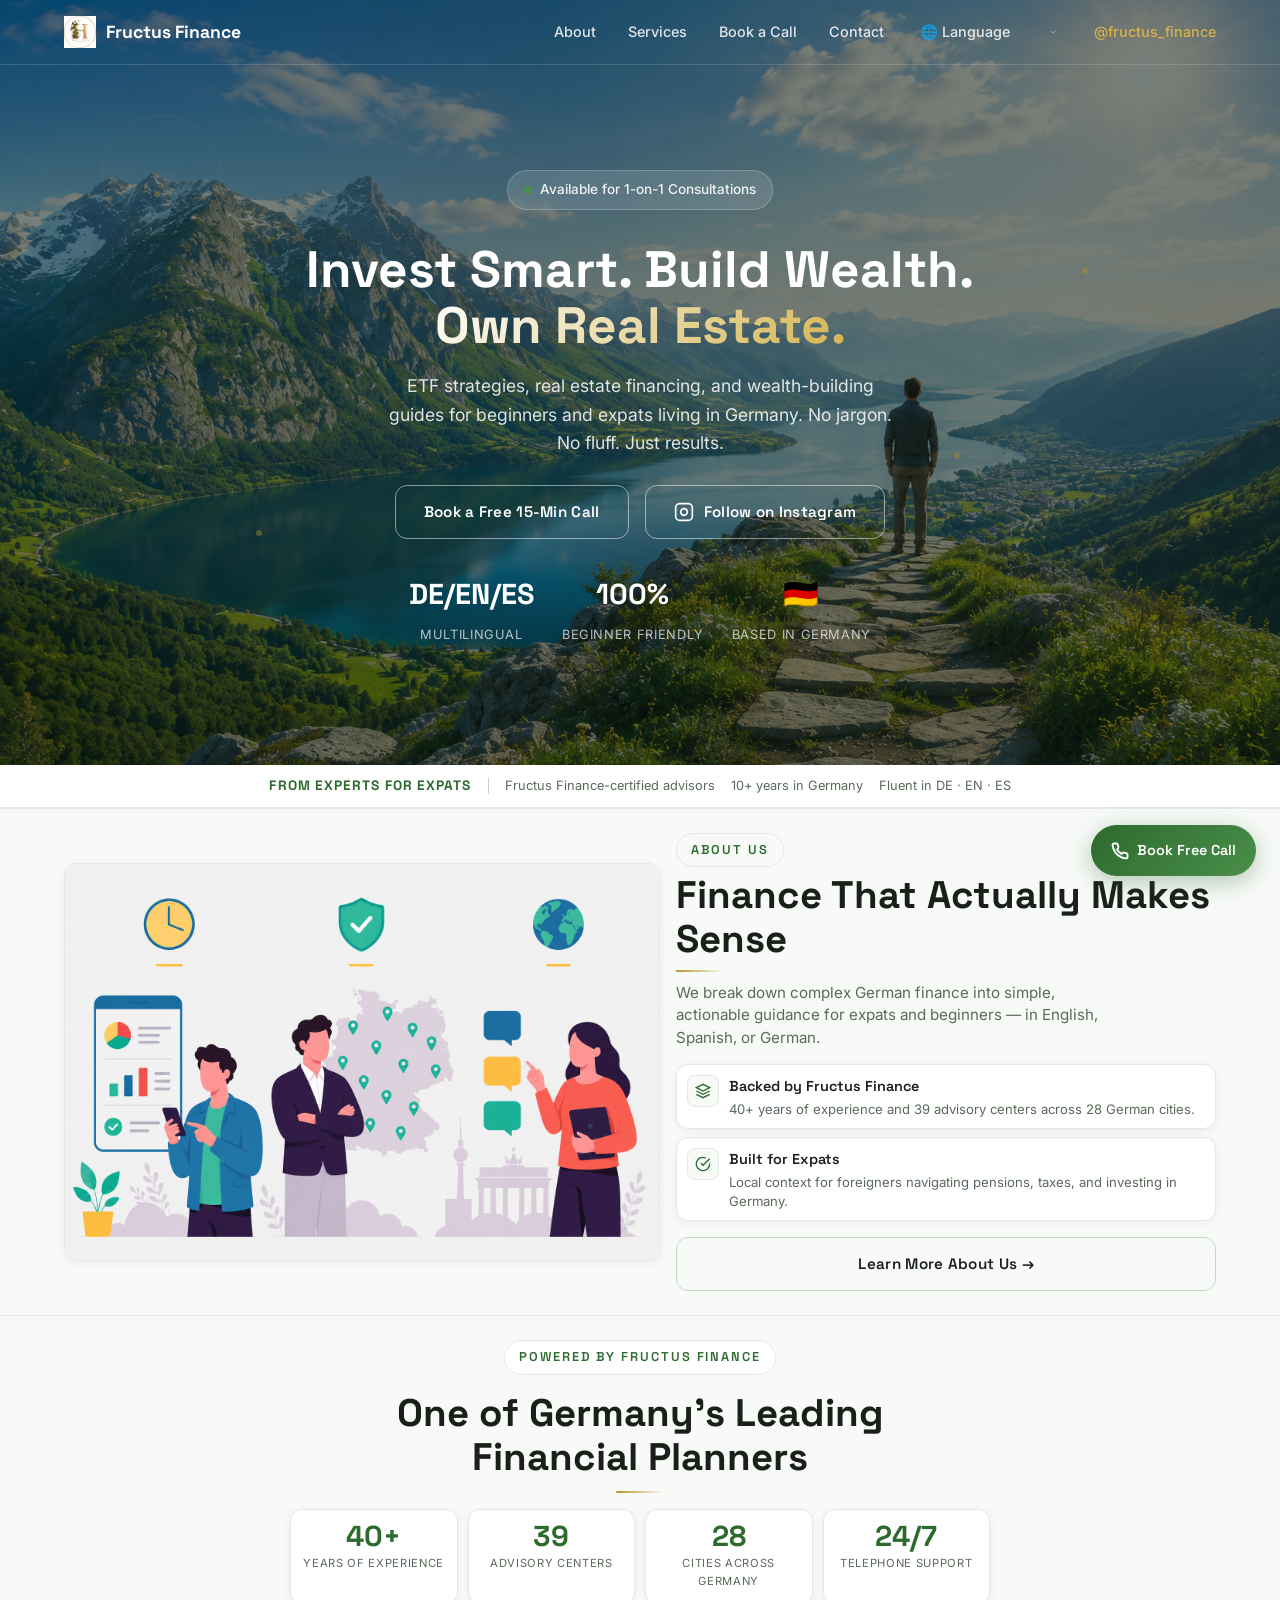
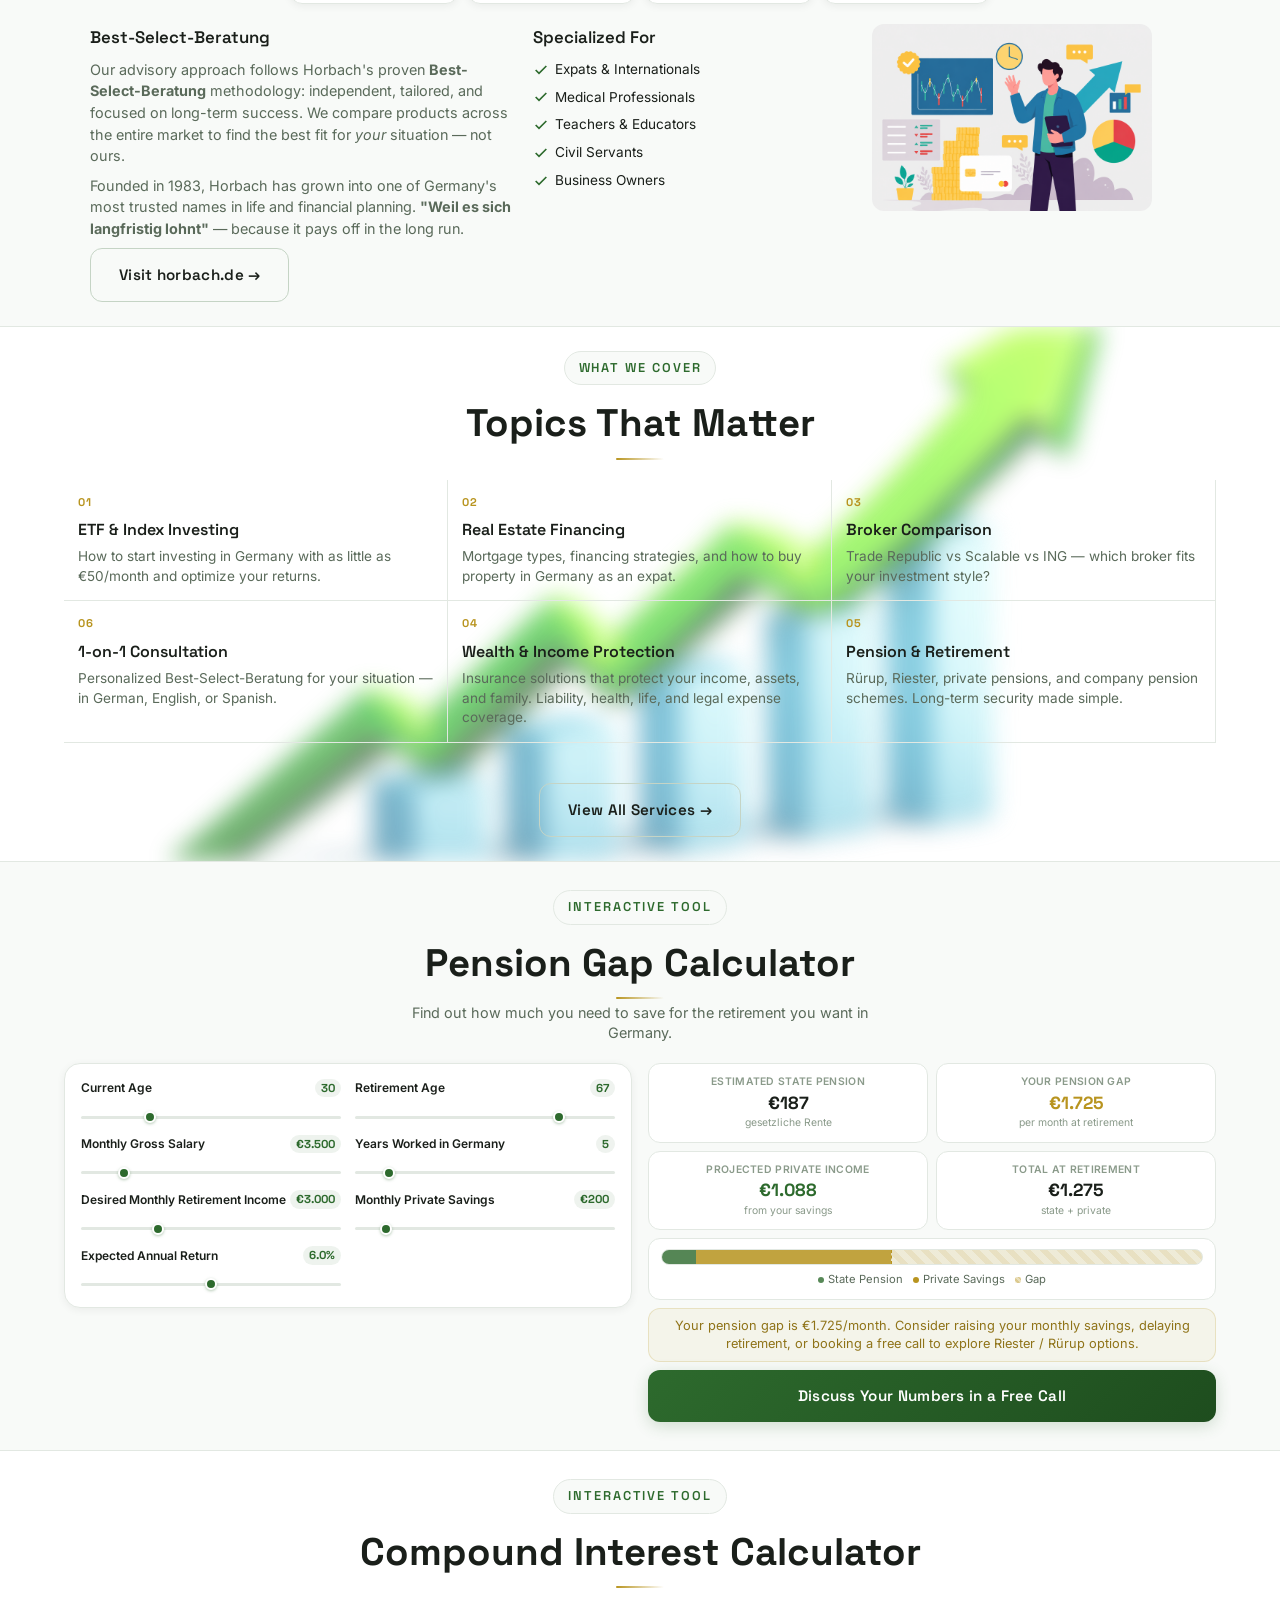
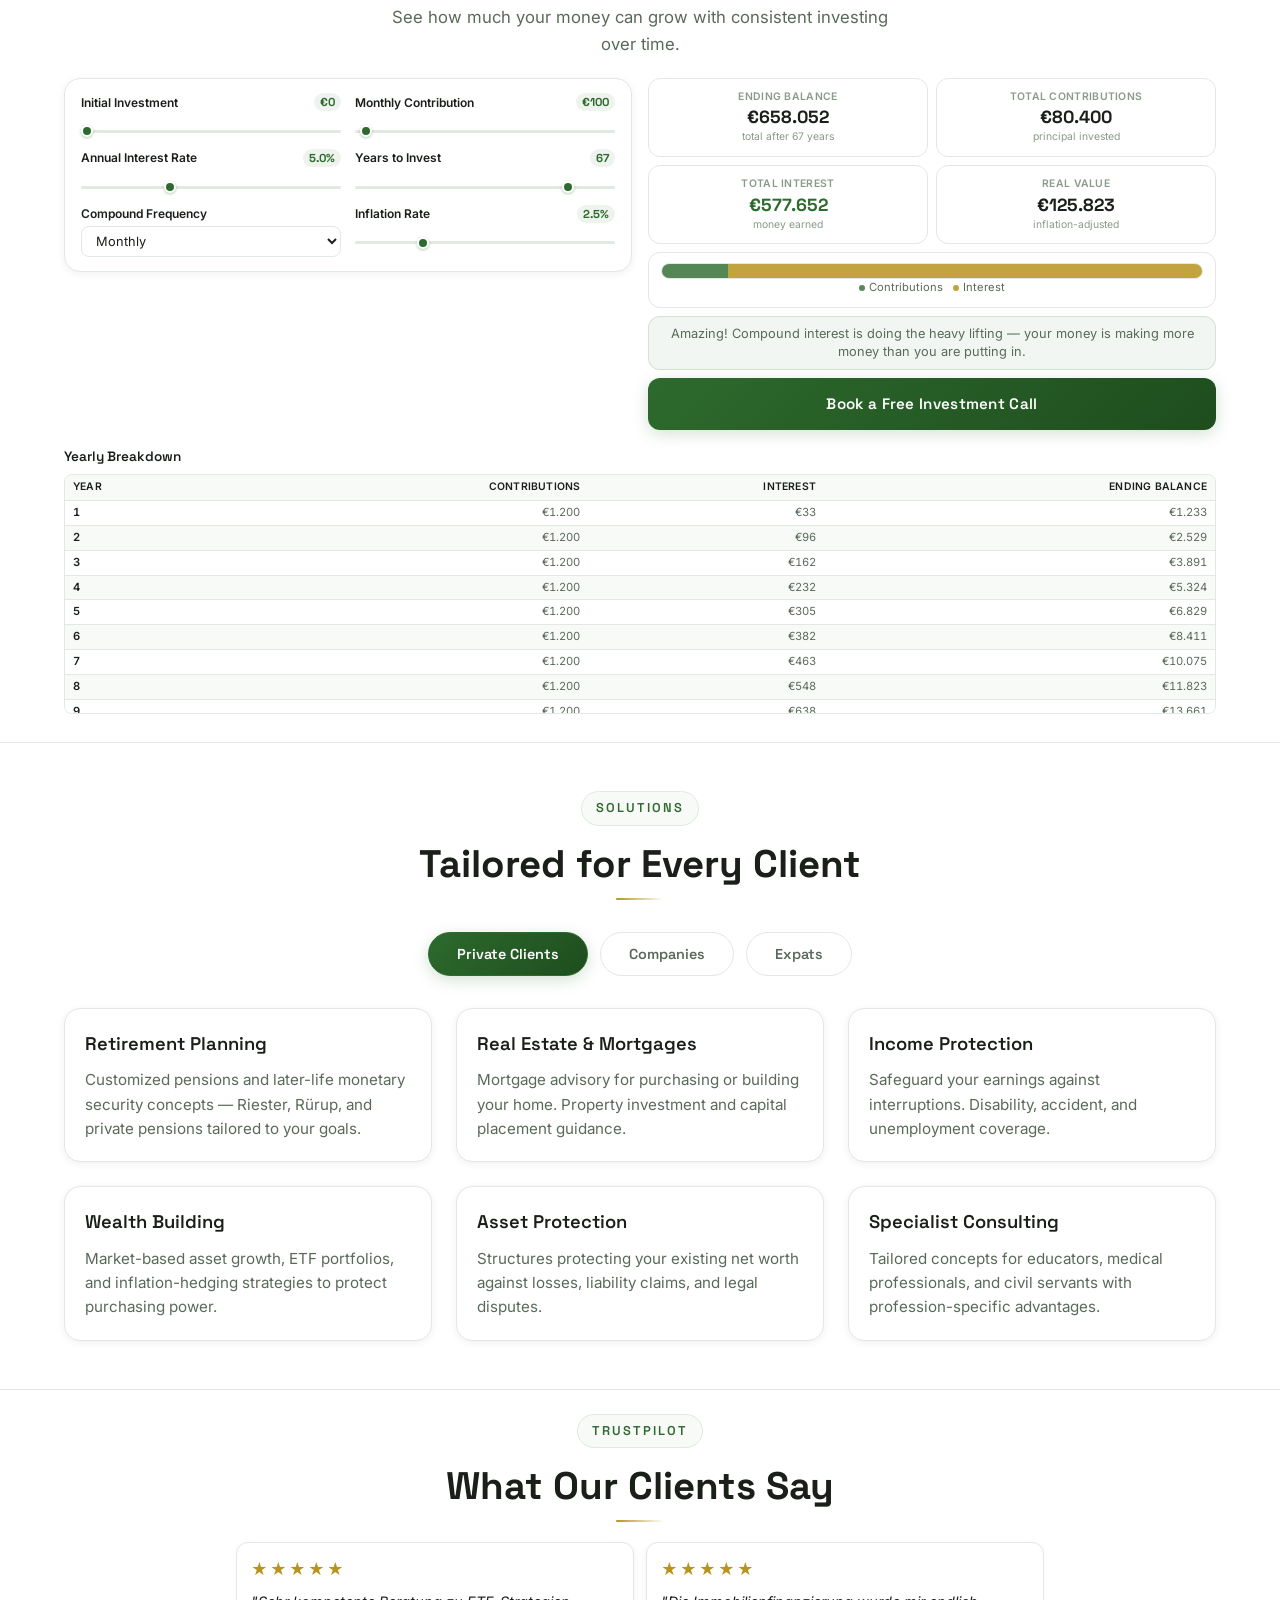
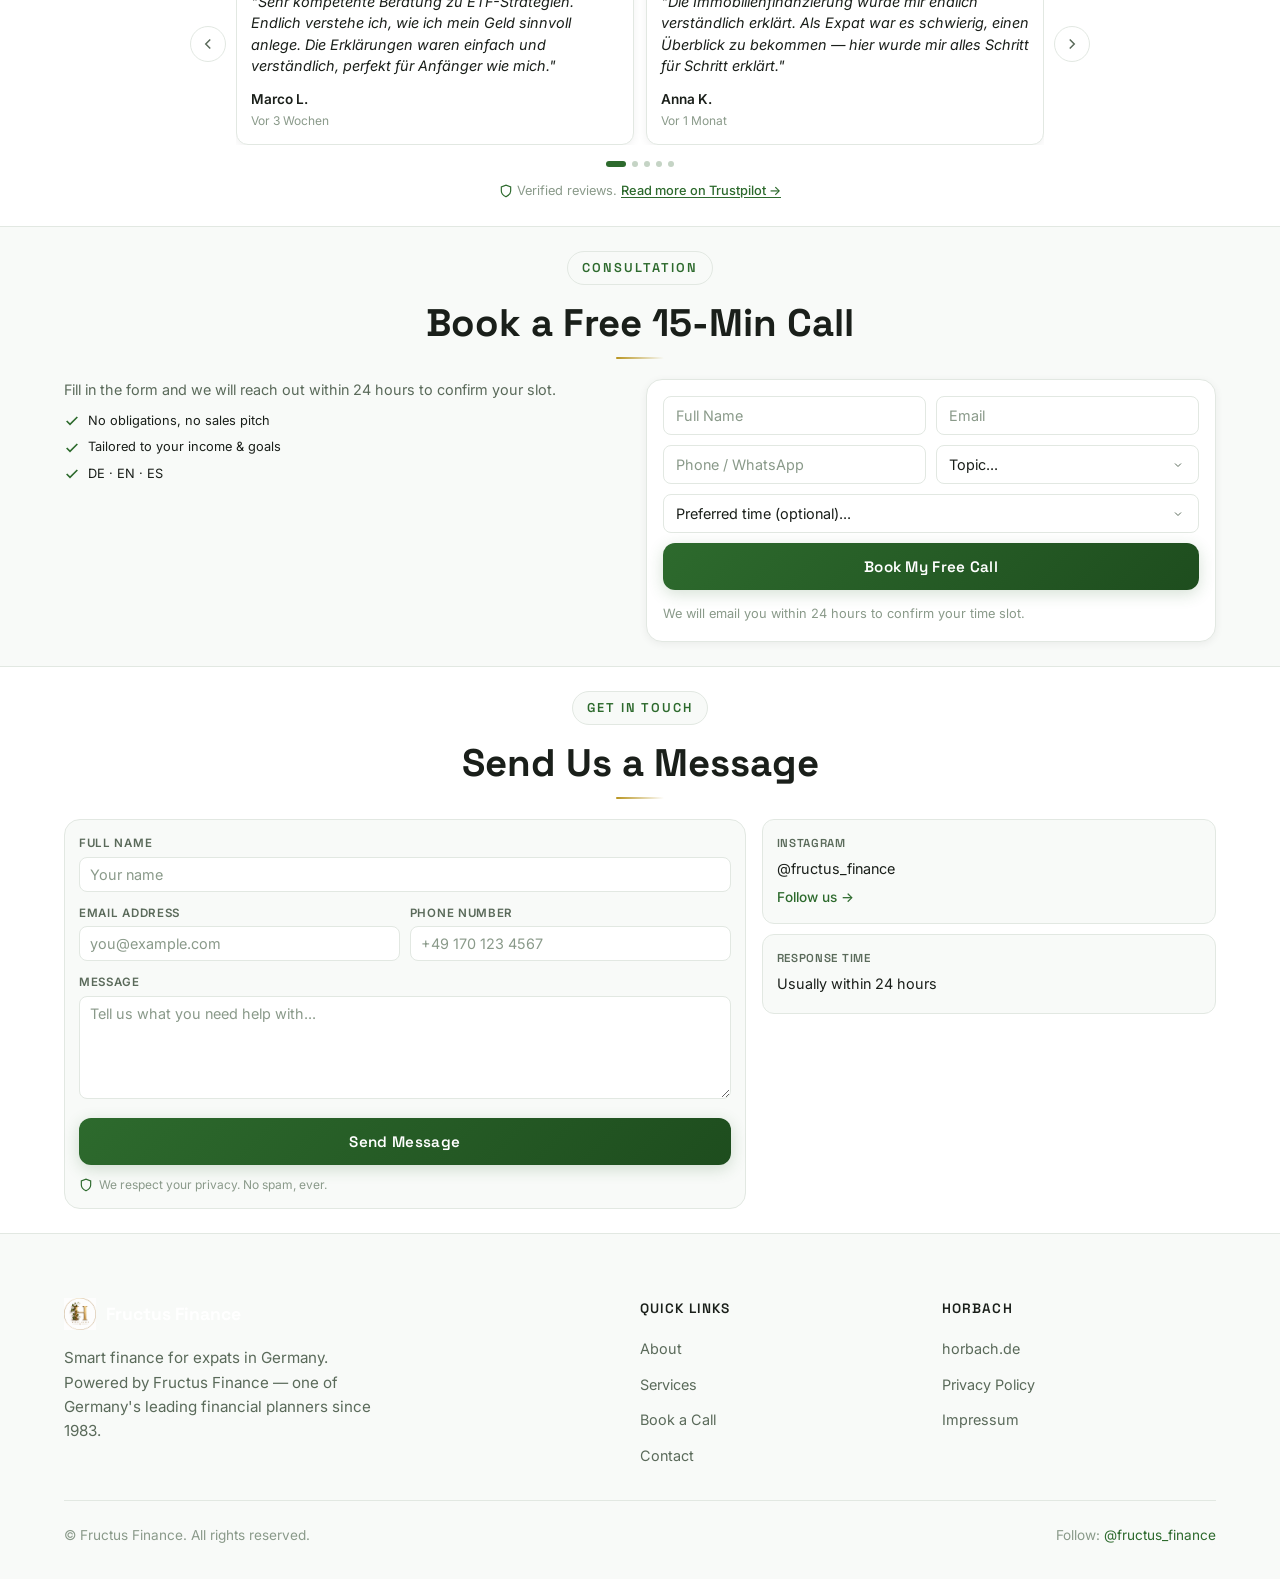
==== commit bdfb935b: "Fix duplicate ID for Years to Invest slider - Changed display span id from valYears to intValYears -" ====
--- a/index.html
+++ b/index.html
@@ -3,8 +3,8 @@
 <head>
     <meta charset="UTF-8">
     <meta name="viewport" content="width=device-width, initial-scale=1.0">
-    <title>Horbach Asset Guide — Smart Finance for Expats in Germany</title>
-    <meta name="description" content="ETF investing, real estate financing, and wealth building for beginners and expats in Germany. Follow @horbach.asset.guide on Instagram.">
+    <title>Fructus Finance — Smart Finance for Expats in Germany</title>
+    <meta name="description" content="ETF investing, real estate financing, and wealth building for beginners and expats in Germany. Follow @fructus_finance on Instagram.">
     <meta name="google-site-verification" content="Zt8kyW2O_lMLTM7zL164JAg1hlGTjxsIK2rzgvYcwA0" />
     <link rel="icon" type="image/png" href="logo.png">
     <link rel="preconnect" href="https://fonts.googleapis.com">
@@ -17,8 +17,8 @@
     <nav class="navbar">
         <div class="container nav-container">
             <a href="#" class="logo">
-                <img src="logo.png" alt="Horbach Asset Guide" class="logo-img">
-                <span class="logo-text">Horbach Asset Guide</span>
+                <img src="logo.png" alt="Fructus Finance" class="logo-img">
+                <span class="logo-text">Fructus Finance</span>
             </a>
             <button class="mobile-menu-btn" aria-label="Toggle menu">
                 <span></span>
@@ -31,36 +31,43 @@
                 <li><a href="#book">Book a Call</a></li>
                 <li><a href="#contact">Contact</a></li>
                 <li class="nav-lang">
-                    <select class="lang-select" id="langSelect" onchange="if(this.value){const u=encodeURIComponent(window.location.href);window.location.href='https://translate.google.com/translate?sl=en&tl='+this.value+'&u='+u;}">
+                    <div class="lang-card">
+                        <select class="lang-select" id="langSelect" onchange="translatePage(this.value)">
                         <option value="" selected>🌐 Language</option>
+                        <option value="de">Deutsch</option>
+                        <option value="tr">Türkçe</option>
+                        <option value="pl">Polski</option>
+                        <option value="ru">Русский</option>
+                        <option value="it">Italiano</option>
+                        <option value="ar">العربية</option>
                         <option value="es">Español</option>
                         <option value="fr">Français</option>
-                        <option value="de">Deutsch</option>
+                        <option value="ro">Română</option>
+                        <option value="hr">Hrvatski</option>
+                        <option value="bg">Български</option>
+                        <option value="el">Ελληνικά</option>
+                        <option value="pt">Português</option>
+                        <option value="uk">Українська</option>
+                        <option value="sr">Српски</option>
+                        <option value="hu">Magyar</option>
+                        <option value="nl">Nederlands</option>
+                        <option value="vi">Tiếng Việt</option>
                         <option value="zh-CN">中文</option>
                         <option value="hi">हिन्दी</option>
-                        <option value="ar">العربية</option>
                         <option value="bn">বাংলা</option>
-                        <option value="pt">Português</option>
-                        <option value="ru">Русский</option>
                         <option value="ur">اردو</option>
+                        <option value="fa">فارسی</option>
+                        <option value="ps">پښتو</option>
+                        <option value="ta">தமிழ்</option>
+                        <option value="ku">Kurdî</option>
+                        <option value="sq">Shqip</option>
+                        <option value="ja">日本語</option>
+                        <option value="ko">한국어</option>
                         <option value="id">Bahasa Indonesia</option>
-                        <option value="ja">日本語</option>
-                        <option value="tr">Türkçe</option>
-                        <option value="vi">Tiếng Việt</option>
-                        <option value="ko">한국어</option>
-                        <option value="it">Italiano</option>
-                        <option value="pl">Polski</option>
-                        <option value="uk">Українська</option>
-                        <option value="ro">Română</option>
-                        <option value="ms">Melayu</option>
-                        <option value="ta">தமிழ்</option>
-                        <option value="te">తెలుగు</option>
-                        <option value="fa">فارسی</option>
-                        <option value="pa">ਪੰਜਾਬੀ</option>
-                        <option value="sw">Kiswahili</option>
                     </select>
+                    </div>
                 </li>
-                <li><a href="https://instagram.com/horbach.asset.guide" target="_blank" class="nav-ig">@horbach.asset.guide</a></li>
+                <li><a href="https://www.instagram.com/fructus_finance/" target="_blank" class="nav-ig">@fructus_finance</a></li>
             </ul>
         </div>
     </nav>
@@ -92,7 +99,7 @@
             </p>
             <div class="hero-cta">
                 <a href="#book" class="btn btn-outline btn-white">Book a Free 15-Min Call</a>
-                <a href="https://instagram.com/horbach.asset.guide" target="_blank" class="btn btn-outline btn-white">
+                <a href="https://www.instagram.com/fructus_finance/" target="_blank" class="btn btn-outline btn-white">
                     <svg width="20" height="20" viewBox="0 0 24 24" fill="none" stroke="currentColor" stroke-width="2">
                         <rect x="2" y="2" width="20" height="20" rx="5" ry="5"/>
                         <path d="M16 11.37A4 4 0 1 1 12.63 8 4 4 0 0 1 16 11.37z"/>
@@ -125,7 +132,7 @@
                 <span class="expert-bar-tag">From experts for expats</span>
                 <div class="expert-bar-divider"></div>
                 <div class="expert-bar-items">
-                    <span>Horbach-certified advisors</span>
+                    <span>Fructus Finance-certified advisors</span>
                     <span>10+ years in Germany</span>
                     <span>Fluent in DE · EN · ES</span>
                 </div>
@@ -157,7 +164,7 @@
                                 </svg>
                             </div>
                             <div class="about-point-body">
-                                <h4>Backed by Horbach</h4>
+                                <h4>Backed by Fructus Finance</h4>
                                 <p>40+ years of experience and 39 advisory centers across 28 German cities.</p>
                             </div>
                         </div>
@@ -180,11 +187,11 @@
         </div>
     </section>
 
-    <!-- Horbach Credibility Section -->
-    <section class="horbach-cred">
+    <!-- Credibility Section -->
+    <section class="credibility">
         <div class="container">
             <div class="cred-header">
-                <span class="section-tag">Powered by Horbach</span>
+                <span class="section-tag">Powered by Fructus Finance</span>
                 <h2 class="section-title">One of Germany's Leading Financial Planners</h2>
                 <div class="deco-line"></div>
             </div>
@@ -377,6 +384,106 @@
         </div>
     </section>
 
+    <!-- Compound Interest Calculator Section -->
+    <section id="interest-calculator" class="interest-calculator">
+        <div class="container">
+            <div class="section-header">
+                <span class="section-tag">Interactive Tool</span>
+                <h2 class="section-title">Compound Interest Calculator</h2>
+                <div class="deco-line"></div>
+                <p class="section-subtitle">See how much your money can grow with consistent investing over time.</p>
+            </div>
+            <div class="calc-grid">
+                <div class="calc-inputs">
+                    <div class="calc-group">
+                        <label for="intInitial">Initial Investment <span class="calc-val" id="valInitial">€0</span></label>
+                        <input type="range" id="intInitial" min="0" max="100000" step="1000" value="0" class="calc-slider">
+                    </div>
+                    <div class="calc-group">
+                        <label for="intMonthly">Monthly Contribution <span class="calc-val" id="valMonthly">€100</span></label>
+                        <input type="range" id="intMonthly" min="0" max="5000" step="50" value="100" class="calc-slider">
+                    </div>
+                    <div class="calc-group">
+                        <label for="intRate">Annual Interest Rate <span class="calc-val" id="valRate">5%</span></label>
+                        <input type="range" id="intRate" min="0" max="15" step="0.5" value="5" class="calc-slider">
+                    </div>
+                    <div class="calc-group">
+                        <label for="intYears">Years to Invest <span class="calc-val" id="intValYears">67</span></label>
+                        <input type="range" id="intYears" min="1" max="80" step="1" value="67" class="calc-slider">
+                    </div>
+                    <div class="calc-group">
+                        <label for="intCompound">Compound Frequency</label>
+                        <select id="intCompound" class="calc-select">
+                            <option value="12" selected>Monthly</option>
+                            <option value="1">Annually</option>
+                            <option value="4">Quarterly</option>
+                            <option value="52">Weekly</option>
+                            <option value="365">Daily</option>
+                        </select>
+                    </div>
+                    <div class="calc-group">
+                        <label for="intInflation">Inflation Rate <span class="calc-val" id="valInflation">2.5%</span></label>
+                        <input type="range" id="intInflation" min="0" max="10" step="0.5" value="2.5" class="calc-slider">
+                    </div>
+                </div>
+                <div class="calc-results">
+                    <div class="calc-result-cards">
+                        <div class="calc-card">
+                            <span class="calc-card-label">Ending Balance</span>
+                            <span class="calc-card-value" id="resBalance">€0</span>
+                            <span class="calc-card-note">total after <span id="resYears">67</span> years</span>
+                        </div>
+                        <div class="calc-card">
+                            <span class="calc-card-label">Total Contributions</span>
+                            <span class="calc-card-value" id="resContributions">€0</span>
+                            <span class="calc-card-note">principal invested</span>
+                        </div>
+                        <div class="calc-card">
+                            <span class="calc-card-label">Total Interest</span>
+                            <span class="calc-card-value calc-good" id="resInterest">€0</span>
+                            <span class="calc-card-note">money earned</span>
+                        </div>
+                        <div class="calc-card">
+                            <span class="calc-card-label">Real Value</span>
+                            <span class="calc-card-value" id="resReal">€0</span>
+                            <span class="calc-card-note">inflation-adjusted</span>
+                        </div>
+                    </div>
+                    <div class="calc-chart-wrap">
+                        <div class="interest-bar-track">
+                            <div class="interest-bar-segment interest-bar-contrib" id="barContrib"></div>
+                            <div class="interest-bar-segment interest-bar-interest" id="barInterest"></div>
+                        </div>
+                        <div class="calc-bar-labels">
+                            <span><span class="calc-dot interest-dot-contrib"></span> Contributions</span>
+                            <span><span class="calc-dot interest-dot-interest"></span> Interest</span>
+                        </div>
+                    </div>
+                    <div class="calc-insight" id="intInsight">
+                        Start early. Even €100/month can grow into hundreds of thousands over decades.
+                    </div>
+                    <a href="#book" class="btn btn-primary btn-full">Book a Free Investment Call</a>
+                </div>
+            </div>
+            <div class="interest-table-wrap">
+                <h3 class="interest-table-title">Yearly Breakdown</h3>
+                <div class="interest-table-scroll">
+                    <table class="interest-table" id="intTable">
+                        <thead>
+                            <tr>
+                                <th>Year</th>
+                                <th>Contributions</th>
+                                <th>Interest</th>
+                                <th>Ending Balance</th>
+                            </tr>
+                        </thead>
+                        <tbody id="intTableBody"></tbody>
+                    </table>
+                </div>
+            </div>
+        </div>
+    </section>
+
     <!-- Client Solutions Section -->
     <section id="clients" class="clients">
         <div class="container">
@@ -647,13 +754,8 @@
                 <div class="contact-info">
                     <div class="info-card">
                         <h4>Instagram</h4>
-                        <p>@horbach.asset.guide</p>
-                        <a href="https://instagram.com/horbach.asset.guide" target="_blank">Follow us →</a>
-                    </div>
-                    <div class="info-card">
-                        <h4>Email</h4>
-                        <p>hello@horbachassetguide.com</p>
-                        <a href="mailto:hello@horbachassetguide.com">Send email →</a>
+                        <p>@fructus_finance</p>
+                        <a href="https://www.instagram.com/fructus_finance/" target="_blank">Follow us →</a>
                     </div>
                     <div class="info-card">
                         <h4>Response Time</h4>
@@ -670,10 +772,10 @@
             <div class="footer-grid">
                 <div class="footer-brand">
                     <a href="#" class="logo">
-                        <img src="logo.png" alt="Horbach Asset Guide" class="logo-img">
-                        <span class="logo-text">Horbach Asset Guide</span>
+                        <img src="logo.png" alt="Fructus Finance" class="logo-img">
+                        <span class="logo-text">Fructus Finance</span>
                     </a>
-                    <p>Smart finance for expats in Germany. Powered by Horbach — one of Germany's leading financial planners since 1983.</p>
+                    <p>Smart finance for expats in Germany. Powered by Fructus Finance — one of Germany's leading financial planners since 1983.</p>
                 </div>
                 <div class="footer-links">
                     <h4>Quick Links</h4>
@@ -694,8 +796,8 @@
                 </div>
             </div>
             <div class="footer-bottom">
-                <p>© Horbach Asset Guide. All rights reserved.</p>
-                <p class="footer-ig">Follow: <a href="https://instagram.com/horbach.asset.guide" target="_blank">@horbach.asset.guide</a></p>
+                <p>© Fructus Finance. All rights reserved.</p>
+                <p class="footer-ig">Follow: <a href="https://www.instagram.com/fructus_finance/" target="_blank">@fructus_finance</a></p>
             </div>
         </div>
     </footer>
--- a/styles.css
+++ b/styles.css
@@ -1,5 +1,5 @@
 /* ============================================
-   Horbach Asset Guide — Landing Page Styles
+   Fructus Finance — Landing Page Styles
    Light, clean, professional finance aesthetic
    ============================================ */
 
@@ -231,21 +231,17 @@
 }
 
 .logo-img {
-    width: 40px;
-    height: 40px;
-    border-radius: 50%;
-    object-fit: cover;
+    height: 32px;
+    width: auto;
+    object-fit: contain;
+    display: block;
     flex-shrink: 0;
 }
 
 .logo-text {
-    display: none;
-}
-
-@media (min-width: 480px) {
-    .logo-text {
-        display: inline;
-    }
+    display: inline;
+    font-size: 1.1rem;
+    font-weight: 700;
 }
 
 .nav-links {
@@ -361,33 +357,51 @@
         transition-delay: 0.30s;
     }
 
-    .nav-links .nav-lang .lang-select {
-        display: block;
-        padding: 14px 24px;
-        font-size: 0.95rem;
-        font-weight: 500;
-        color: rgba(255,255,255,0.82);
-        background: rgba(0,0,0,0.72);
+    .nav-links .nav-lang .lang-card {
+        display: flex;
+        align-items: center;
+        padding: 10px 20px;
+        background: rgba(0,0,0,0.6);
         border-radius: var(--radius-md);
         backdrop-filter: blur(14px) saturate(1.2);
         -webkit-backdrop-filter: blur(14px) saturate(1.2);
         border: 1px solid rgba(255,255,255,0.08);
-        box-shadow: 0 6px 24px rgba(0,0,0,0.28);
+        box-shadow: 0 4px 16px rgba(0,0,0,0.2);
         width: auto;
-        min-width: 160px;
+        min-width: 140px;
+        transition: all 0.25s ease;
+        cursor: pointer;
+        gap: 6px;
+    }
+
+    .nav-links .nav-lang .lang-card:hover {
+        background: rgba(0,0,0,0.8);
+        transform: translateX(-4px);
+        box-shadow: 0 6px 20px rgba(0,0,0,0.3);
+    }
+
+    .nav-links .nav-lang .lang-card .lang-select {
+        appearance: none;
+        -webkit-appearance: none;
+        background: transparent;
+        border: none;
+        font-family: var(--font-body);
+        font-size: 0.95rem;
+        font-weight: 500;
+        color: rgba(255,255,255,0.82);
+        cursor: pointer;
+        padding: 0 20px 0 0;
+        flex: 1;
         background-image: url("data:image/svg+xml,%3Csvg xmlns='http://www.w3.org/2000/svg' width='10' height='10' viewBox='0 0 24 24' fill='none' stroke='rgba(255,255,255,0.6)' stroke-width='2'%3E%3Cpolyline points='6 9 12 15 18 9'/%3E%3C/svg%3E");
         background-repeat: no-repeat;
-        background-position: right 16px center;
-        padding-right: 36px;
-    }
-
-    .nav-links .nav-lang .lang-select:hover {
-        background: rgba(0,0,0,0.88);
-        color: #ffffff;
-        transform: translateX(-6px);
-    }
-
-    .nav-links .nav-lang .lang-select option {
+        background-position: right center;
+    }
+
+    .nav-links .nav-lang .lang-card .lang-select:focus {
+        outline: none;
+    }
+
+    .nav-links .nav-lang .lang-card .lang-select option {
         color: var(--color-text);
         background: #1a1a1a;
     }
@@ -402,6 +416,8 @@
     border: none;
     cursor: pointer;
     padding: 4px;
+    position: relative;
+    z-index: 1002;
 }
 
 .mobile-menu-btn span {
@@ -423,32 +439,61 @@
     }
 
     /* Animated hamburger → X when open */
+    .mobile-menu-btn.active {
+        background: rgba(0,0,0,0.6);
+        border-radius: 50%;
+        width: 40px;
+        height: 40px;
+        align-items: center;
+        justify-content: center;
+        gap: 0;
+        padding: 0;
+        backdrop-filter: blur(8px);
+        -webkit-backdrop-filter: blur(8px);
+        border: 1px solid rgba(255,255,255,0.15);
+    }
+    .mobile-menu-btn.active span {
+        background: #ffffff;
+        position: absolute;
+        width: 20px;
+    }
     .mobile-menu-btn.active span:nth-child(1) {
-        transform: translateY(7px) rotate(45deg);
+        transform: translateY(0) rotate(45deg);
     }
     .mobile-menu-btn.active span:nth-child(2) {
         opacity: 0;
     }
     .mobile-menu-btn.active span:nth-child(3) {
-        transform: translateY(-7px) rotate(-45deg);
+        transform: translateY(0) rotate(-45deg);
     }
 
     .nav-links {
         position: fixed;
-        top: 68px;
+        top: 0;
         left: 0;
-        right: 0;
-        bottom: 0;
-        background: transparent;
+        width: 100%;
+        height: 100vh;
+        height: 100dvh;
+        max-height: 100dvh;
+        min-height: -webkit-fill-available;
+        background: rgba(10, 20, 12, 0.82);
+        backdrop-filter: blur(16px) saturate(1.2);
+        -webkit-backdrop-filter: blur(16px) saturate(1.2);
         flex-direction: column;
-        align-items: flex-end;
-        justify-content: center;
-        padding: 24px 20px;
-        gap: 10px;
+        align-items: stretch;
+        justify-content: flex-start;
+        padding: 80px 20px 100px;
+        gap: 8px;
         transform: translateX(100%);
         transition: transform 0.4s cubic-bezier(0.16, 1, 0.3, 1);
         border-top: none;
         pointer-events: none;
+        overflow-y: auto;
+        overflow-x: hidden;
+        -webkit-overflow-scrolling: touch;
+        overscroll-behavior-y: contain;
+        touch-action: pan-y;
+        z-index: 1001;
     }
 
     .nav-links.active {
@@ -457,7 +502,7 @@
     }
 
     .nav-links li {
-        width: auto;
+        width: 100%;
         border-bottom: none;
         opacity: 0;
         transform: translateX(40px);
@@ -477,28 +522,50 @@
 
     .nav-links a {
         display: block;
-        padding: 14px 24px;
-        font-size: 0.95rem;
+        padding: 10px 20px;
+        font-size: 0.9rem;
         font-weight: 500;
-        color: rgba(255,255,255,0.82);
-        background: rgba(0,0,0,0.72);
+        color: rgba(255,255,255,0.9);
+        background: rgba(0,0,0,0.6);
         border-radius: var(--radius-md);
         backdrop-filter: blur(14px) saturate(1.2);
         -webkit-backdrop-filter: blur(14px) saturate(1.2);
         border: 1px solid rgba(255,255,255,0.08);
-        box-shadow: 0 6px 24px rgba(0,0,0,0.28);
+        box-shadow: 0 4px 16px rgba(0,0,0,0.2);
         transition: all 0.25s ease;
+        flex-shrink: 0;
     }
 
     .nav-links a:hover {
-        background: rgba(0,0,0,0.88);
+        background: rgba(0,0,0,0.8);
         color: #ffffff;
-        transform: translateX(-6px);
-        box-shadow: 0 8px 30px rgba(0,0,0,0.35);
+        transform: translateX(-4px);
+        box-shadow: 0 6px 20px rgba(0,0,0,0.3);
     }
 
     .nav-links a::after {
         display: none;
+    }
+
+    /* Override desktop .active styles inside mobile menu */
+    .nav-links a.active,
+    .navbar.scrolled .nav-links a.active {
+        color: rgba(255,255,255,0.9);
+        background: rgba(0,0,0,0.6);
+        border: 1px solid rgba(255,255,255,0.08);
+        border-radius: var(--radius-md);
+        padding: 10px 20px;
+        backdrop-filter: blur(14px) saturate(1.2);
+        -webkit-backdrop-filter: blur(14px) saturate(1.2);
+        box-shadow: 0 4px 16px rgba(0,0,0,0.2);
+    }
+
+    .nav-links a.active:hover,
+    .navbar.scrolled .nav-links a.active:hover {
+        background: rgba(0,0,0,0.8);
+        color: #ffffff;
+        transform: translateX(-4px);
+        box-shadow: 0 6px 20px rgba(0,0,0,0.3);
     }
 
     /* Override desktop scrolled color so mobile menu text stays white on dark cards */
@@ -911,22 +978,22 @@
 }
 
 /* ============================================
-   HORBACH CREDIBILITY
+   CREDIBILITY
    ============================================ */
-.horbach-cred {
+.credibility {
     padding: 24px 0;
     background: var(--color-bg-elevated);
     border-top: 1px solid var(--color-border);
     border-bottom: 1px solid var(--color-border);
 }
 
-.horbach-cred .section-tag {
+.credibility .section-tag {
     background: var(--color-bg-card);
     border-color: var(--color-border);
     color: var(--color-green);
 }
 
-.horbach-cred .section-title {
+.credibility .section-title {
     color: var(--color-text);
 }
 
@@ -1684,6 +1751,137 @@
 }
 
 /* ============================================
+   COMPOUND INTEREST CALCULATOR
+   ============================================ */
+.interest-calculator {
+    padding: 28px 0;
+    background: var(--color-bg);
+    border-top: 1px solid var(--color-border);
+}
+
+.interest-calculator .section-header {
+    margin-bottom: 20px;
+}
+
+.calc-select {
+    width: 100%;
+    padding: 6px 10px;
+    font-size: 0.8rem;
+    font-family: var(--font-body);
+    border: 1px solid var(--color-border);
+    border-radius: var(--radius-sm);
+    background: var(--color-bg);
+    color: var(--color-text);
+    cursor: pointer;
+}
+
+.interest-bar-track {
+    display: flex;
+    height: 16px;
+    border-radius: var(--radius-sm);
+    overflow: hidden;
+    background: var(--color-bg-elevated);
+    border: 1px solid var(--color-border);
+}
+
+.interest-bar-segment {
+    transition: width 0.4s cubic-bezier(0.16, 1, 0.3, 1);
+    min-width: 0;
+}
+
+.interest-bar-contrib {
+    background: var(--color-green);
+    opacity: 0.8;
+}
+
+.interest-bar-interest {
+    background: var(--color-gold);
+    opacity: 0.85;
+}
+
+.interest-dot-contrib {
+    background: var(--color-green);
+    opacity: 0.8;
+}
+
+.interest-dot-interest {
+    background: var(--color-gold);
+    opacity: 0.85;
+}
+
+.interest-table-wrap {
+    margin-top: 16px;
+}
+
+.interest-table-title {
+    font-family: var(--font-display);
+    font-size: 0.85rem;
+    font-weight: 600;
+    color: var(--color-text);
+    margin-bottom: 6px;
+}
+
+.interest-table-scroll {
+    max-height: 240px;
+    overflow-y: auto;
+    border: 1px solid var(--color-border);
+    border-radius: var(--radius-sm);
+    background: var(--color-bg-card);
+}
+
+.interest-table {
+    width: 100%;
+    border-collapse: collapse;
+    font-size: 0.7rem;
+}
+
+.interest-table thead {
+    position: sticky;
+    top: 0;
+    z-index: 1;
+}
+
+.interest-table th {
+    background: var(--color-bg-elevated);
+    padding: 4px 8px;
+    text-align: right;
+    font-weight: 600;
+    color: var(--color-text);
+    border-bottom: 1px solid var(--color-border);
+    font-size: 0.65rem;
+    text-transform: uppercase;
+    letter-spacing: 0.2px;
+}
+
+.interest-table th:first-child {
+    text-align: left;
+}
+
+.interest-table td {
+    padding: 3px 8px;
+    text-align: right;
+    color: var(--color-text-muted);
+    border-bottom: 1px solid var(--color-border);
+    font-variant-numeric: tabular-nums;
+}
+
+.interest-table td:first-child {
+    text-align: left;
+    font-weight: 600;
+    color: var(--color-text);
+}
+
+.interest-table tbody tr:last-child td {
+    border-bottom: none;
+    font-weight: 700;
+    color: var(--color-text);
+}
+
+.interest-table tbody tr:nth-child(even) {
+    background: rgba(45, 106, 45, 0.03);
+}
+
+/* ============================================
    BOOKING
    ============================================ */
 .booking {
@@ -2109,6 +2307,12 @@
         opacity: 1;
         transform: translateY(0);
     }
+}
+
+/* Lock body scroll when mobile menu is open */
+body.menu-open {
+    overflow: hidden;
+    height: 100%;
 }
 
 /* Scrollbar */
